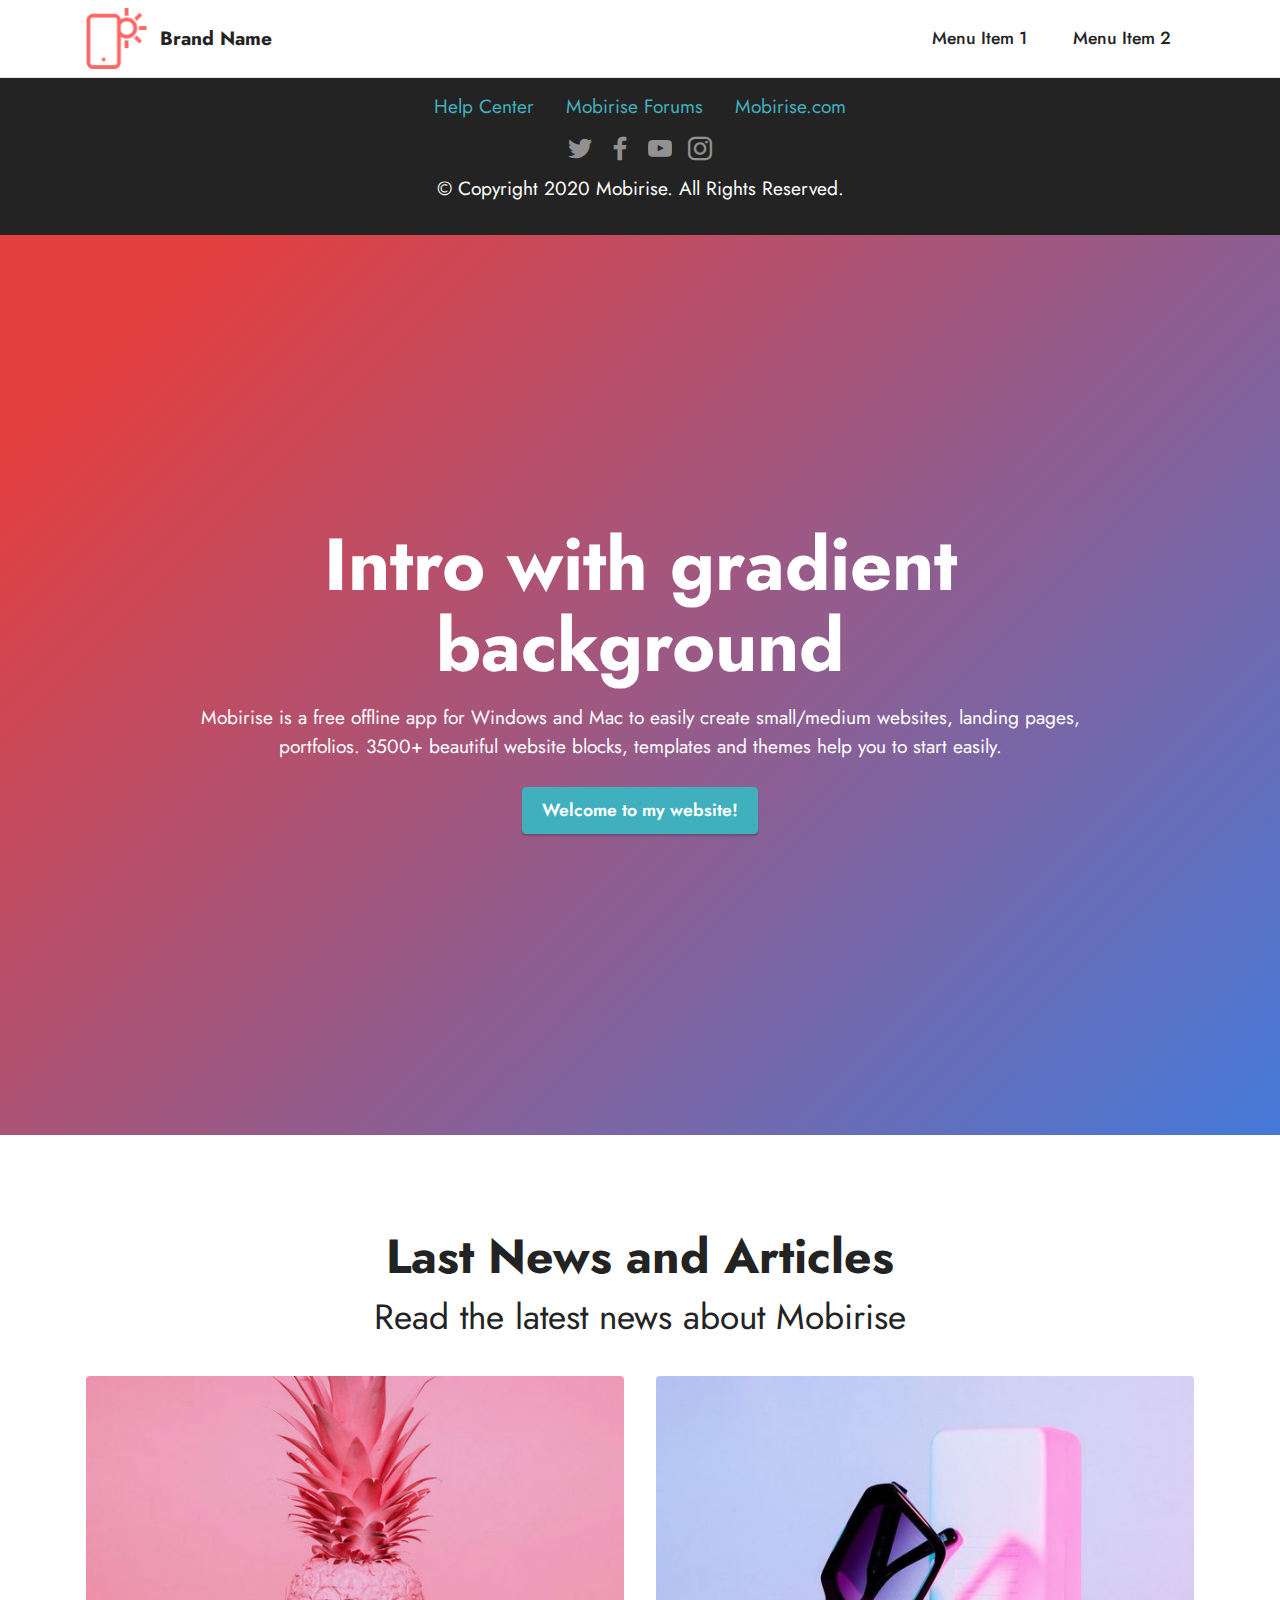
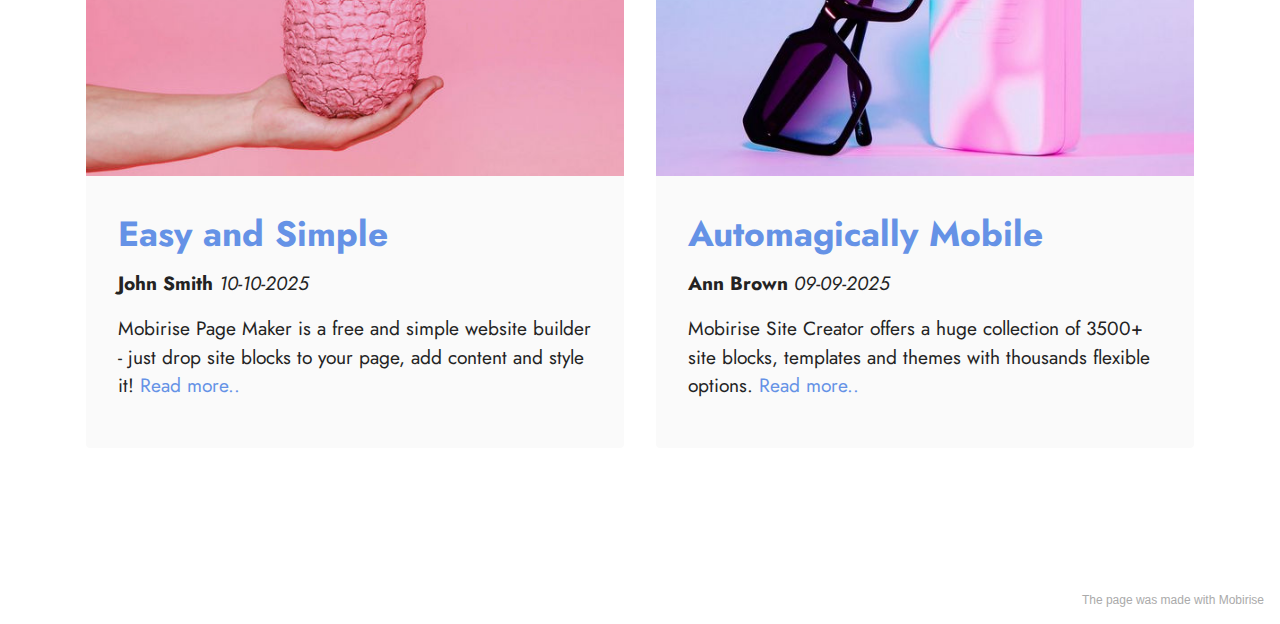
==== page1.html @ 2f1c6c76 "zmsf" ====
<!DOCTYPE html>
<html  >
<head>
  <!-- Site made with Mobirise Website Builder v5.2.0, https://mobirise.com -->
  <meta charset="UTF-8">
  <meta http-equiv="X-UA-Compatible" content="IE=edge">
  <meta name="generator" content="Mobirise v5.2.0, mobirise.com">
  <meta name="viewport" content="width=device-width, initial-scale=1, minimum-scale=1">
  <link rel="shortcut icon" href="assets/images/logo.png" type="image/x-icon">
  <meta name="description" content="">
  
  
  <title>Page 1</title>
  <link rel="stylesheet" href="assets/tether/tether.min.css">
  <link rel="stylesheet" href="assets/bootstrap/css/bootstrap.min.css">
  <link rel="stylesheet" href="assets/bootstrap/css/bootstrap-grid.min.css">
  <link rel="stylesheet" href="assets/bootstrap/css/bootstrap-reboot.min.css">
  <link rel="stylesheet" href="assets/dropdown/css/style.css">
  <link rel="stylesheet" href="assets/socicon/css/styles.css">
  <link rel="stylesheet" href="assets/theme/css/style.css">
  <link rel="preload" as="style" href="assets/mobirise/css/mbr-additional.css"><link rel="stylesheet" href="assets/mobirise/css/mbr-additional.css" type="text/css">
  
  
  
  
</head>
<body>
  
  <section class="menu cid-s48OLK6784" once="menu" id="menu1-l">
    
    <nav class="navbar navbar-dropdown navbar-fixed-top navbar-expand-lg">
        <div class="container">
            <div class="navbar-brand">
                <span class="navbar-logo">
                    <a href="https://mobiri.se">
                        <img src="assets/images/logo.png" alt="Mobirise" style="height: 3.8rem;">
                    </a>
                </span>
                <span class="navbar-caption-wrap"><a class="navbar-caption text-black display-7" href="https://mobiri.se">Brand Name</a></span>
            </div>
            <button class="navbar-toggler" type="button" data-toggle="collapse" data-target="#navbarSupportedContent" aria-controls="navbarNavAltMarkup" aria-expanded="false" aria-label="Toggle navigation">
                <div class="hamburger">
                    <span></span>
                    <span></span>
                    <span></span>
                    <span></span>
                </div>
            </button>
            <div class="collapse navbar-collapse" id="navbarSupportedContent">
                <ul class="navbar-nav nav-dropdown nav-right" data-app-modern-menu="true"><li class="nav-item"><a class="nav-link link text-black display-4" href="https://mobirise.com">Menu Item 1</a></li>
                    <li class="nav-item"><a class="nav-link link text-black display-4" href="https://mobirise.com">
                            Menu Item 2</a></li></ul>
                
                
            </div>
        </div>
    </nav>

</section>

<section class="footer3 cid-s48P1Icc8J" once="footers" id="footer3-m">

    

    

    <div class="container">
        <div class="media-container-row align-center mbr-white">
            <div class="row row-links">
                <ul class="foot-menu">
                    
                    
                    
                    
                    
                <li class="foot-menu-item mbr-fonts-style display-7"><a href="https://mobirise.com/help/" class="text-success">Help Center</a></li><li class="foot-menu-item mbr-fonts-style display-7"><a href="http://forums.mobirise.com/" class="text-success">Mobirise Forums</a></li><li class="foot-menu-item mbr-fonts-style display-7"><a href="https://mobirise.com/" class="text-success">Mobirise.com</a></li></ul>
            </div>
            <div class="row social-row">
                <div class="social-list align-right pb-2">
                    
                    
                    
                    
                    
                    
                <div class="soc-item">
                        <a href="https://twitter.com/mobirise" target="_blank">
                            <span class="socicon-twitter socicon mbr-iconfont mbr-iconfont-social"></span>
                        </a>
                    </div><div class="soc-item">
                        <a href="https://www.facebook.com/pages/Mobirise/1616226671953247" target="_blank">
                            <span class="socicon-facebook socicon mbr-iconfont mbr-iconfont-social"></span>
                        </a>
                    </div><div class="soc-item">
                        <a href="https://www.youtube.com/c/mobirise" target="_blank">
                            <span class="socicon-youtube socicon mbr-iconfont mbr-iconfont-social"></span>
                        </a>
                    </div><div class="soc-item">
                        <a href="https://instagram.com/mobirise" target="_blank">
                            <span class="mbr-iconfont mbr-iconfont-social socicon-instagram socicon"></span>
                        </a>
                    </div></div>
            </div>
            <div class="row row-copirayt">
                <p class="mbr-text mb-0 mbr-fonts-style mbr-white align-center display-7">
                    © Copyright 2020 Mobirise. All Rights Reserved.
                </p>
            </div>
        </div>
    </div>
</section>

<section class="header18 cid-siANtQZQPN mbr-fullscreen" id="header18-n">

    

    

    <div class="align-center container">
        <div class="row justify-content-center">
            <div class="col-12 col-lg-10">
                <h1 class="mbr-section-title mbr-fonts-style mbr-white mb-3 display-1"><strong>Intro with gradient background</strong></h1>
                
                <p class="mbr-text mbr-fonts-style mbr-white display-7">
                    Mobirise is a free offline app for Windows and Mac to easily create small/medium websites, landing
                    pages, portfolios. 3500+ beautiful website blocks, templates and themes help you to start easily.
                </p>
                <div class="mbr-section-btn mt-3"><a class="btn btn-success display-4" href="https://mobiri.se">Welcome to my website!</a>   &nbsp;&nbsp;&nbsp;&nbsp;&nbsp;&nbsp;&nbsp;&nbsp;</div>
            </div>
        </div>
    </div>
</section>

<section class="content1 cid-siANRPFtmk" id="content1-o">
    
    
    <div class="container">
        <div class="mbr-section-head">
            <h4 class="mbr-section-title mbr-fonts-style align-center mb-0 display-2"><strong>Last News and Articles</strong></h4>
            <h5 class="mbr-section-subtitle mbr-fonts-style align-center mb-0 mt-2 display-5">Read the latest news about Mobirise</h5>
        </div>
        <div class="row mt-4">
            <div class="item features-image сol-12 col-md-6 col-lg-6">
                <div class="item-wrapper">
                    <div class="item-img">
                        <img src="assets/images/product5.jpg" alt="" title="">
                    </div>
                    <div class="item-content">
                        <h5 class="item-title mbr-fonts-style display-5"><a href="#top" class="text-primary"><strong>Easy and Simple</strong></a></h5>
                        <h6 class="item-subtitle mbr-fonts-style mt-1 display-7">
                            <strong>John Smith</strong><em> 10-10-2025</em></h6>
                        <p class="mbr-text mbr-fonts-style mt-3 display-7">Mobirise Page Maker is a free and simple
                            website builder - just drop site blocks to your page, add content and style it!&nbsp;<a href="#" class="text-primary">Read more..</a></p>
                    </div>
                    
                </div>
            </div>
            <div class="item features-image сol-12 col-md-6 col-lg-6">
                <div class="item-wrapper">
                    <div class="item-img">
                        <img src="assets/images/product4.jpg" alt="" title="">
                    </div>
                    <div class="item-content">
                        <h5 class="item-title mbr-fonts-style display-5"><a href="#top" class="text-primary"><strong>Automagically Mobile</strong></a></h5>
                        <h6 class="item-subtitle mbr-fonts-style mt-1 display-7"><strong>Ann
                                Brown</strong><em>&nbsp;09-09-2025</em></h6>
                        <p class="mbr-text mbr-fonts-style mt-3 display-7">Mobirise Site Creator offers a huge
                            collection of 3500+ site blocks, templates and themes with thousands flexible options. <a href="#top" class="text-primary">Read more..</a><br></p>
                    </div>
                    
                </div>
            </div>


        </div>
    </div>
</section><section style="background-color: #fff; font-family: -apple-system, BlinkMacSystemFont, 'Segoe UI', 'Roboto', 'Helvetica Neue', Arial, sans-serif; color:#aaa; font-size:12px; padding: 0; align-items: center; display: flex;"><a href="https://mobirise.site/l" style="flex: 1 1; height: 3rem; padding-left: 1rem;"></a><p style="flex: 0 0 auto; margin:0; padding-right:1rem;"><a href="https://mobirise.site/d" style="color:#aaa;">The page</a> was made with Mobirise</p></section><script src="assets/web/assets/jquery/jquery.min.js"></script>  <script src="assets/popper/popper.min.js"></script>  <script src="assets/tether/tether.min.js"></script>  <script src="assets/bootstrap/js/bootstrap.min.js"></script>  <script src="assets/smoothscroll/smooth-scroll.js"></script>  <script src="assets/dropdown/js/nav-dropdown.js"></script>  <script src="assets/dropdown/js/navbar-dropdown.js"></script>  <script src="assets/touchswipe/jquery.touch-swipe.min.js"></script>  <script src="assets/theme/js/script.js"></script>  
  
  
</body>
</html>
---- assets/dropdown/css/style.css ----
.navbar-dropdown {
  left: 0;
  padding: 0;
  position: absolute;
  right: 0;
  top: 0;
  transition: all 0.45s ease;
  z-index: 1030;
  background: #282828; }
  .navbar-dropdown .navbar-logo {
    margin-right: 0.8rem;
    transition: margin 0.3s ease-in-out;
    vertical-align: middle; }
    .navbar-dropdown .navbar-logo img {
      height: 3.125rem;
      transition: all 0.3s ease-in-out; }
    .navbar-dropdown .navbar-logo.mbr-iconfont {
      font-size: 3.125rem;
      line-height: 3.125rem; }
  .navbar-dropdown .navbar-caption {
    font-weight: 700;
    white-space: normal;
    vertical-align: -4px;
    line-height: 3.125rem !important; }
    .navbar-dropdown .navbar-caption, .navbar-dropdown .navbar-caption:hover {
      color: inherit;
      text-decoration: none; }
  .navbar-dropdown .mbr-iconfont + .navbar-caption {
    vertical-align: -1px; }
  .navbar-dropdown.navbar-fixed-top {
    position: fixed; }
  .navbar-dropdown .navbar-brand span {
    vertical-align: -4px; }
  .navbar-dropdown.bg-color.transparent {
    background: none; }
  .navbar-dropdown.navbar-short .navbar-brand {
    padding: 0.625rem 0; }
    .navbar-dropdown.navbar-short .navbar-brand span {
      vertical-align: -1px; }
  .navbar-dropdown.navbar-short .navbar-caption {
    line-height: 2.375rem !important;
    vertical-align: -2px; }
  .navbar-dropdown.navbar-short .navbar-logo {
    margin-right: 0.5rem; }
    .navbar-dropdown.navbar-short .navbar-logo img {
      height: 2.375rem; }
    .navbar-dropdown.navbar-short .navbar-logo.mbr-iconfont {
      font-size: 2.375rem;
      line-height: 2.375rem; }
  .navbar-dropdown.navbar-short .mbr-table-cell {
    height: 3.625rem; }
  .navbar-dropdown .navbar-close {
    left: 0.6875rem;
    position: fixed;
    top: 0.75rem;
    z-index: 1000; }
  .navbar-dropdown .hamburger-icon {
    content: "";
    display: inline-block;
    vertical-align: middle;
    width: 16px;
    -webkit-box-shadow: 0 -6px 0 1px #282828,0 0 0 1px #282828,0 6px 0 1px #282828;
    -moz-box-shadow: 0 -6px 0 1px #282828,0 0 0 1px #282828,0 6px 0 1px #282828;
    box-shadow: 0 -6px 0 1px #282828,0 0 0 1px #282828,0 6px 0 1px #282828; }

.dropdown-menu .dropdown-toggle[data-toggle="dropdown-submenu"]::after {
  border-bottom: 0.35em solid transparent;
  border-left: 0.35em solid;
  border-right: 0;
  border-top: 0.35em solid transparent;
  margin-left: 0.3rem; }

.dropdown-menu .dropdown-item:focus {
  outline: 0; }

.nav-dropdown {
  font-size: 0.75rem;
  font-weight: 500;
  height: auto !important; }
  .nav-dropdown .nav-btn {
    padding-left: 1rem; }
  .nav-dropdown .link {
    margin: .667em 1.667em;
    font-weight: 500;
    padding: 0;
    transition: color .2s ease-in-out; }
    .nav-dropdown .link.dropdown-toggle {
      margin-right: 2.583em; }
      .nav-dropdown .link.dropdown-toggle::after {
        margin-left: .25rem;
        border-top: 0.35em solid;
        border-right: 0.35em solid transparent;
        border-left: 0.35em solid transparent;
        border-bottom: 0; }
      .nav-dropdown .link.dropdown-toggle[aria-expanded="true"] {
        margin: 0;
        padding: 0.667em 3.263em  0.667em 1.667em; }
  .nav-dropdown .link::after,
  .nav-dropdown .dropdown-item::after {
    color: inherit; }
  .nav-dropdown .btn {
    font-size: 0.75rem;
    font-weight: 700;
    letter-spacing: 0;
    margin-bottom: 0;
    padding-left: 1.25rem;
    padding-right: 1.25rem; }
  .nav-dropdown .dropdown-menu {
    border-radius: 0;
    border: 0;
    left: 0;
    margin: 0;
    padding-bottom: 1.25rem;
    padding-top: 1.25rem;
    position: relative; }
  .nav-dropdown .dropdown-submenu {
    margin-left: 0.125rem;
    top: 0; }
  .nav-dropdown .dropdown-item {
    font-weight: 500;
    line-height: 2;
    padding: 0.3846em 4.615em 0.3846em 1.5385em;
    position: relative;
    transition: color .2s ease-in-out, background-color .2s ease-in-out; }
    .nav-dropdown .dropdown-item::after {
      margin-top: -0.3077em;
      position: absolute;
      right: 1.1538em;
      top: 50%; }
    .nav-dropdown .dropdown-item:focus, .nav-dropdown .dropdown-item:hover {
      background: none; }

@media (max-width: 767px) {
  .nav-dropdown.navbar-toggleable-sm {
    bottom: 0;
    display: none;
    left: 0;
    overflow-x: hidden;
    position: fixed;
    top: 0;
    transform: translateX(-100%);
    -ms-transform: translateX(-100%);
    -webkit-transform: translateX(-100%);
    width: 18.75rem;
    z-index: 999; } }
.nav-dropdown.navbar-toggleable-xl {
  bottom: 0;
  display: none;
  left: 0;
  overflow-x: hidden;
  position: fixed;
  top: 0;
  transform: translateX(-100%);
  -ms-transform: translateX(-100%);
  -webkit-transform: translateX(-100%);
  width: 18.75rem;
  z-index: 999; }

.nav-dropdown-sm {
  display: block !important;
  overflow-x: hidden;
  overflow: auto;
  padding-top: 3.875rem; }
  .nav-dropdown-sm::after {
    content: "";
    display: block;
    height: 3rem;
    width: 100%; }
  .nav-dropdown-sm.collapse.in ~ .navbar-close {
    display: block !important; }
  .nav-dropdown-sm.collapsing, .nav-dropdown-sm.collapse.in {
    transform: translateX(0);
    -ms-transform: translateX(0);
    -webkit-transform: translateX(0);
    transition: all 0.25s ease-out;
    -webkit-transition: all 0.25s ease-out;
    background: #282828; }
  .nav-dropdown-sm.collapsing[aria-expanded="false"] {
    transform: translateX(-100%);
    -ms-transform: translateX(-100%);
    -webkit-transform: translateX(-100%); }
  .nav-dropdown-sm .nav-item {
    display: block;
    margin-left: 0 !important;
    padding-left: 0; }
  .nav-dropdown-sm .link,
  .nav-dropdown-sm .dropdown-item {
    border-top: 1px dotted rgba(255, 255, 255, 0.1);
    font-size: 0.8125rem;
    line-height: 1.6;
    margin: 0 !important;
    padding: 0.875rem 2.4rem 0.875rem 1.5625rem !important;
    position: relative;
    white-space: normal; }
    .nav-dropdown-sm .link:focus, .nav-dropdown-sm .link:hover,
    .nav-dropdown-sm .dropdown-item:focus,
    .nav-dropdown-sm .dropdown-item:hover {
      background: rgba(0, 0, 0, 0.2) !important;
      color: #c0a375; }
  .nav-dropdown-sm .nav-btn {
    position: relative;
    padding: 1.5625rem 1.5625rem 0 1.5625rem; }
    .nav-dropdown-sm .nav-btn::before {
      border-top: 1px dotted rgba(255, 255, 255, 0.1);
      content: "";
      left: 0;
      position: absolute;
      top: 0;
      width: 100%; }
    .nav-dropdown-sm .nav-btn + .nav-btn {
      padding-top: 0.625rem; }
      .nav-dropdown-sm .nav-btn + .nav-btn::before {
        display: none; }
  .nav-dropdown-sm .btn {
    padding: 0.625rem 0; }
  .nav-dropdown-sm .dropdown-toggle[data-toggle="dropdown-submenu"]::after {
    margin-left: .25rem;
    border-top: 0.35em solid;
    border-right: 0.35em solid transparent;
    border-left: 0.35em solid transparent;
    border-bottom: 0; }
  .nav-dropdown-sm .dropdown-toggle[data-toggle="dropdown-submenu"][aria-expanded="true"]::after {
    border-top: 0;
    border-right: 0.35em solid transparent;
    border-left: 0.35em solid transparent;
    border-bottom: 0.35em solid; }
  .nav-dropdown-sm .dropdown-menu {
    margin: 0;
    padding: 0;
    position: relative;
    top: 0;
    left: 0;
    width: 100%;
    border: 0;
    float: none;
    border-radius: 0;
    background: none; }
  .nav-dropdown-sm .dropdown-submenu {
    left: 100%;
    margin-left: 0.125rem;
    margin-top: -1.25rem;
    top: 0; }

.navbar-toggleable-sm .nav-dropdown .dropdown-menu {
  position: absolute; }

.navbar-toggleable-sm .nav-dropdown .dropdown-submenu {
  left: 100%;
  margin-left: 0.125rem;
  margin-top: -1.25rem;
  top: 0; }

.navbar-toggleable-sm.opened .nav-dropdown .dropdown-menu {
  position: relative; }

.navbar-toggleable-sm.opened .nav-dropdown .dropdown-submenu {
  left: 0;
  margin-left: 00rem;
  margin-top: 0rem;
  top: 0; }

.is-builder .nav-dropdown.collapsing {
  transition: none !important; }

/*# sourceMappingURL=style.css.map */
---- assets/socicon/css/styles.css ----
@charset "UTF-8";

@font-face {
  font-family: 'Socicon';
  src:  url('../fonts/socicon.eot');
  src:  url('../fonts/socicon.eot?#iefix') format('embedded-opentype'),
    url('../fonts/socicon.woff2') format('woff2'),
    url('../fonts/socicon.ttf') format('truetype'),
    url('../fonts/socicon.woff') format('woff'),
    url('../fonts/socicon.svg#socicon') format('svg');
  font-weight: normal;
  font-style: normal;
}

[data-icon]:before {
  font-family: "socicon" !important;
  content: attr(data-icon);
  font-style: normal !important;
  font-weight: normal !important;
  font-variant: normal !important;
  text-transform: none !important;
  speak: none;
  line-height: 1;
  -webkit-font-smoothing: antialiased;
  -moz-osx-font-smoothing: grayscale;
}

[class^="socicon-"], [class*=" socicon-"] {
  /* use !important to prevent issues with browser extensions that change fonts */
  font-family: 'Socicon' !important;
  speak: none;
  font-style: normal;
  font-weight: normal;
  font-variant: normal;
  text-transform: none;
  line-height: 1;

  /* Better Font Rendering =========== */
  -webkit-font-smoothing: antialiased;
  -moz-osx-font-smoothing: grayscale;
}

.socicon-eitaa:before {
  content: "\e97c";
}
.socicon-soroush:before {
  content: "\e97d";
}
.socicon-bale:before {
  content: "\e97e";
}
.socicon-zazzle:before {
  content: "\e97b";
}
.socicon-society6:before {
  content: "\e97a";
}
.socicon-redbubble:before {
  content: "\e979";
}
.socicon-avvo:before {
  content: "\e978";
}
.socicon-stitcher:before {
  content: "\e977";
}
.socicon-googlehangouts:before {
  content: "\e974";
}
.socicon-dlive:before {
  content: "\e975";
}
.socicon-vsco:before {
  content: "\e976";
}
.socicon-flipboard:before {
  content: "\e973";
}
.socicon-ubuntu:before {
  content: "\e958";
}
.socicon-artstation:before {
  content: "\e959";
}
.socicon-invision:before {
  content: "\e95a";
}
.socicon-torial:before {
  content: "\e95b";
}
.socicon-collectorz:before {
  content: "\e95c";
}
.socicon-seenthis:before {
  content: "\e95d";
}
.socicon-googleplaymusic:before {
  content: "\e95e";
}
.socicon-debian:before {
  content: "\e95f";
}
.socicon-filmfreeway:before {
  content: "\e960";
}
.socicon-gnome:before {
  content: "\e961";
}
.socicon-itchio:before {
  content: "\e962";
}
.socicon-jamendo:before {
  content: "\e963";
}
.socicon-mix:before {
  content: "\e964";
}
.socicon-sharepoint:before {
  content: "\e965";
}
.socicon-tinder:before {
  content: "\e966";
}
.socicon-windguru:before {
  content: "\e967";
}
.socicon-cdbaby:before {
  content: "\e968";
}
.socicon-elementaryos:before {
  content: "\e969";
}
.socicon-stage32:before {
  content: "\e96a";
}
.socicon-tiktok:before {
  content: "\e96b";
}
.socicon-gitter:before {
  content: "\e96c";
}
.socicon-letterboxd:before {
  content: "\e96d";
}
.socicon-threema:before {
  content: "\e96e";
}
.socicon-splice:before {
  content: "\e96f";
}
.socicon-metapop:before {
  content: "\e970";
}
.socicon-naver:before {
  content: "\e971";
}
.socicon-remote:before {
  content: "\e972";
}
.socicon-internet:before {
  content: "\e957";
}
.socicon-moddb:before {
  content: "\e94b";
}
.socicon-indiedb:before {
  content: "\e94c";
}
.socicon-traxsource:before {
  content: "\e94d";
}
.socicon-gamefor:before {
  content: "\e94e";
}
.socicon-pixiv:before {
  content: "\e94f";
}
.socicon-myanimelist:before {
  content: "\e950";
}
.socicon-blackberry:before {
  content: "\e951";
}
.socicon-wickr:before {
  content: "\e952";
}
.socicon-spip:before {
  content: "\e953";
}
.socicon-napster:before {
  content: "\e954";
}
.socicon-beatport:before {
  content: "\e955";
}
.socicon-hackerone:before {
  content: "\e956";
}
.socicon-hackernews:before {
  content: "\e946";
}
.socicon-smashwords:before {
  content: "\e947";
}
.socicon-kobo:before {
  content: "\e948";
}
.socicon-bookbub:before {
  content: "\e949";
}
.socicon-mailru:before {
  content: "\e94a";
}
.socicon-gitlab:before {
  content: "\e945";
}
.socicon-instructables:before {
  content: "\e944";
}
.socicon-portfolio:before {
  content: "\e943";
}
.socicon-codered:before {
  content: "\e940";
}
.socicon-origin:before {
  content: "\e941";
}
.socicon-nextdoor:before {
  content: "\e942";
}
.socicon-udemy:before {
  content: "\e93f";
}
.socicon-livemaster:before {
  content: "\e93e";
}
.socicon-crunchbase:before {
  content: "\e93b";
}
.socicon-homefy:before {
  content: "\e93c";
}
.socicon-calendly:before {
  content: "\e93d";
}
.socicon-realtor:before {
  content: "\e90f";
}
.socicon-tidal:before {
  content: "\e910";
}
.socicon-qobuz:before {
  content: "\e911";
}
.socicon-natgeo:before {
  content: "\e912";
}
.socicon-mastodon:before {
  content: "\e913";
}
.socicon-unsplash:before {
  content: "\e914";
}
.socicon-homeadvisor:before {
  content: "\e915";
}
.socicon-angieslist:before {
  content: "\e916";
}
.socicon-codepen:before {
  content: "\e917";
}
.socicon-slack:before {
  content: "\e918";
}
.socicon-openaigym:before {
  content: "\e919";
}
.socicon-logmein:before {
  content: "\e91a";
}
.socicon-fiverr:before {
  content: "\e91b";
}
.socicon-gotomeeting:before {
  content: "\e91c";
}
.socicon-aliexpress:before {
  content: "\e91d";
}
.socicon-guru:before {
  content: "\e91e";
}
.socicon-appstore:before {
  content: "\e91f";
}
.socicon-homes:before {
  content: "\e920";
}
.socicon-zoom:before {
  content: "\e921";
}
.socicon-alibaba:before {
  content: "\e922";
}
.socicon-craigslist:before {
  content: "\e923";
}
.socicon-wix:before {
  content: "\e924";
}
.socicon-redfin:before {
  content: "\e925";
}
.socicon-googlecalendar:before {
  content: "\e926";
}
.socicon-shopify:before {
  content: "\e927";
}
.socicon-freelancer:before {
  content: "\e928";
}
.socicon-seedrs:before {
  content: "\e929";
}
.socicon-bing:before {
  content: "\e92a";
}
.socicon-doodle:before {
  content: "\e92b";
}
.socicon-bonanza:before {
  content: "\e92c";
}
.socicon-squarespace:before {
  content: "\e92d";
}
.socicon-toptal:before {
  content: "\e92e";
}
.socicon-gust:before {
  content: "\e92f";
}
.socicon-ask:before {
  content: "\e930";
}
.socicon-trulia:before {
  content: "\e931";
}
.socicon-loomly:before {
  content: "\e932";
}
.socicon-ghost:before {
  content: "\e933";
}
.socicon-upwork:before {
  content: "\e934";
}
.socicon-fundable:before {
  content: "\e935";
}
.socicon-booking:before {
  content: "\e936";
}
.socicon-googlemaps:before {
  content: "\e937";
}
.socicon-zillow:before {
  content: "\e938";
}
.socicon-niconico:before {
  content: "\e939";
}
.socicon-toneden:before {
  content: "\e93a";
}
.socicon-augment:before {
  content: "\e908";
}
.socicon-bitbucket:before {
  content: "\e909";
}
.socicon-fyuse:before {
  content: "\e90a";
}
.socicon-yt-gaming:before {
  content: "\e90b";
}
.socicon-sketchfab:before {
  content: "\e90c";
}
.socicon-mobcrush:before {
  content: "\e90d";
}
.socicon-microsoft:before {
  content: "\e90e";
}
.socicon-pandora:before {
  content: "\e907";
}
.socicon-messenger:before {
  content: "\e906";
}
.socicon-gamewisp:before {
  content: "\e905";
}
.socicon-bloglovin:before {
  content: "\e904";
}
.socicon-tunein:before {
  content: "\e903";
}
.socicon-gamejolt:before {
  content: "\e901";
}
.socicon-trello:before {
  content: "\e902";
}
.socicon-spreadshirt:before {
  content: "\e900";
}
.socicon-500px:before {
  content: "\e000";
}
.socicon-8tracks:before {
  content: "\e001";
}
.socicon-airbnb:before {
  content: "\e002";
}
.socicon-alliance:before {
  content: "\e003";
}
.socicon-amazon:before {
  content: "\e004";
}
.socicon-amplement:before {
  content: "\e005";
}
.socicon-android:before {
  content: "\e006";
}
.socicon-angellist:before {
  content: "\e007";
}
.socicon-apple:before {
  content: "\e008";
}
.socicon-appnet:before {
  content: "\e009";
}
.socicon-baidu:before {
  content: "\e00a";
}
.socicon-bandcamp:before {
  content: "\e00b";
}
.socicon-battlenet:before {
  content: "\e00c";
}
.socicon-mixer:before {
  content: "\e00d";
}
.socicon-bebee:before {
  content: "\e00e";
}
.socicon-bebo:before {
  content: "\e00f";
}
.socicon-behance:before {
  content: "\e010";
}
.socicon-blizzard:before {
  content: "\e011";
}
.socicon-blogger:before {
  content: "\e012";
}
.socicon-buffer:before {
  content: "\e013";
}
.socicon-chrome:before {
  content: "\e014";
}
.socicon-coderwall:before {
  content: "\e015";
}
.socicon-curse:before {
  content: "\e016";
}
.socicon-dailymotion:before {
  content: "\e017";
}
.socicon-deezer:before {
  content: "\e018";
}
.socicon-delicious:before {
  content: "\e019";
}
.socicon-deviantart:before {
  content: "\e01a";
}
.socicon-diablo:before {
  content: "\e01b";
}
.socicon-digg:before {
  content: "\e01c";
}
.socicon-discord:before {
  content: "\e01d";
}
.socicon-disqus:before {
  content: "\e01e";
}
.socicon-douban:before {
  content: "\e01f";
}
.socicon-draugiem:before {
  content: "\e020";
}
.socicon-dribbble:before {
  content: "\e021";
}
.socicon-drupal:before {
  content: "\e022";
}
.socicon-ebay:before {
  content: "\e023";
}
.socicon-ello:before {
  content: "\e024";
}
.socicon-endomodo:before {
  content: "\e025";
}
.socicon-envato:before {
  content: "\e026";
}
.socicon-etsy:before {
  content: "\e027";
}
.socicon-facebook:before {
  content: "\e028";
}
.socicon-feedburner:before {
  content: "\e029";
}
.socicon-filmweb:before {
  content: "\e02a";
}
.socicon-firefox:before {
  content: "\e02b";
}
.socicon-flattr:before {
  content: "\e02c";
}
.socicon-flickr:before {
  content: "\e02d";
}
.socicon-formulr:before {
  content: "\e02e";
}
.socicon-forrst:before {
  content: "\e02f";
}
.socicon-foursquare:before {
  content: "\e030";
}
.socicon-friendfeed:before {
  content: "\e031";
}
.socicon-github:before {
  content: "\e032";
}
.socicon-goodreads:before {
  content: "\e033";
}
.socicon-google:before {
  content: "\e034";
}
.socicon-googlescholar:before {
  content: "\e035";
}
.socicon-googlegroups:before {
  content: "\e036";
}
.socicon-googlephotos:before {
  content: "\e037";
}
.socicon-googleplus:before {
  content: "\e038";
}
.socicon-grooveshark:before {
  content: "\e039";
}
.socicon-hackerrank:before {
  content: "\e03a";
}
.socicon-hearthstone:before {
  content: "\e03b";
}
.socicon-hellocoton:before {
  content: "\e03c";
}
.socicon-heroes:before {
  content: "\e03d";
}
.socicon-smashcast:before {
  content: "\e03e";
}
.socicon-horde:before {
  content: "\e03f";
}
.socicon-houzz:before {
  content: "\e040";
}
.socicon-icq:before {
  content: "\e041";
}
.socicon-identica:before {
  content: "\e042";
}
.socicon-imdb:before {
  content: "\e043";
}
.socicon-instagram:before {
  content: "\e044";
}
.socicon-issuu:before {
  content: "\e045";
}
.socicon-istock:before {
  content: "\e046";
}
.socicon-itunes:before {
  content: "\e047";
}
.socicon-keybase:before {
  content: "\e048";
}
.socicon-lanyrd:before {
  content: "\e049";
}
.socicon-lastfm:before {
  content: "\e04a";
}
.socicon-line:before {
  content: "\e04b";
}
.socicon-linkedin:before {
  content: "\e04c";
}
.socicon-livejournal:before {
  content: "\e04d";
}
.socicon-lyft:before {
  content: "\e04e";
}
.socicon-macos:before {
  content: "\e04f";
}
.socicon-mail:before {
  content: "\e050";
}
.socicon-medium:before {
  content: "\e051";
}
.socicon-meetup:before {
  content: "\e052";
}
.socicon-mixcloud:before {
  content: "\e053";
}
.socicon-modelmayhem:before {
  content: "\e054";
}
.socicon-mumble:before {
  content: "\e055";
}
.socicon-myspace:before {
  content: "\e056";
}
.socicon-newsvine:before {
  content: "\e057";
}
.socicon-nintendo:before {
  content: "\e058";
}
.socicon-npm:before {
  content: "\e059";
}
.socicon-odnoklassniki:before {
  content: "\e05a";
}
.socicon-openid:before {
  content: "\e05b";
}
.socicon-opera:before {
  content: "\e05c";
}
.socicon-outlook:before {
  content: "\e05d";
}
.socicon-overwatch:before {
  content: "\e05e";
}
.socicon-patreon:before {
  content: "\e05f";
}
.socicon-paypal:before {
  content: "\e060";
}
.socicon-periscope:before {
  content: "\e061";
}
.socicon-persona:before {
  content: "\e062";
}
.socicon-pinterest:before {
  content: "\e063";
}
.socicon-play:before {
  content: "\e064";
}
.socicon-player:before {
  content: "\e065";
}
.socicon-playstation:before {
  content: "\e066";
}
.socicon-pocket:before {
  content: "\e067";
}
.socicon-qq:before {
  content: "\e068";
}
.socicon-quora:before {
  content: "\e069";
}
.socicon-raidcall:before {
  content: "\e06a";
}
.socicon-ravelry:before {
  content: "\e06b";
}
.socicon-reddit:before {
  content: "\e06c";
}
.socicon-renren:before {
  content: "\e06d";
}
.socicon-researchgate:before {
  content: "\e06e";
}
.socicon-residentadvisor:before {
  content: "\e06f";
}
.socicon-reverbnation:before {
  content: "\e070";
}
.socicon-rss:before {
  content: "\e071";
}
.socicon-sharethis:before {
  content: "\e072";
}
.socicon-skype:before {
  content: "\e073";
}
.socicon-slideshare:before {
  content: "\e074";
}
.socicon-smugmug:before {
  content: "\e075";
}
.socicon-snapchat:before {
  content: "\e076";
}
.socicon-songkick:before {
  content: "\e077";
}
.socicon-soundcloud:before {
  content: "\e078";
}
.socicon-spotify:before {
  content: "\e079";
}
.socicon-stackexchange:before {
  content: "\e07a";
}
.socicon-stackoverflow:before {
  content: "\e07b";
}
.socicon-starcraft:before {
  content: "\e07c";
}
.socicon-stayfriends:before {
  content: "\e07d";
}
.socicon-steam:before {
  content: "\e07e";
}
.socicon-storehouse:before {
  content: "\e07f";
}
.socicon-strava:before {
  content: "\e080";
}
.socicon-streamjar:before {
  content: "\e081";
}
.socicon-stumbleupon:before {
  content: "\e082";
}
.socicon-swarm:before {
  content: "\e083";
}
.socicon-teamspeak:before {
  content: "\e084";
}
.socicon-teamviewer:before {
  content: "\e085";
}
.socicon-technorati:before {
  content: "\e086";
}
.socicon-telegram:before {
  content: "\e087";
}
.socicon-tripadvisor:before {
  content: "\e088";
}
.socicon-tripit:before {
  content: "\e089";
}
.socicon-triplej:before {
  content: "\e08a";
}
.socicon-tumblr:before {
  content: "\e08b";
}
.socicon-twitch:before {
  content: "\e08c";
}
.socicon-twitter:before {
  content: "\e08d";
}
.socicon-uber:before {
  content: "\e08e";
}
.socicon-ventrilo:before {
  content: "\e08f";
}
.socicon-viadeo:before {
  content: "\e090";
}
.socicon-viber:before {
  content: "\e091";
}
.socicon-viewbug:before {
  content: "\e092";
}
.socicon-vimeo:before {
  content: "\e093";
}
.socicon-vine:before {
  content: "\e094";
}
.socicon-vkontakte:before {
  content: "\e095";
}
.socicon-warcraft:before {
  content: "\e096";
}
.socicon-wechat:before {
  content: "\e097";
}
.socicon-weibo:before {
  content: "\e098";
}
.socicon-whatsapp:before {
  content: "\e099";
}
.socicon-wikipedia:before {
  content: "\e09a";
}
.socicon-windows:before {
  content: "\e09b";
}
.socicon-wordpress:before {
  content: "\e09c";
}
.socicon-wykop:before {
  content: "\e09d";
}
.socicon-xbox:before {
  content: "\e09e";
}
.socicon-xing:before {
  content: "\e09f";
}
.socicon-yahoo:before {
  content: "\e0a0";
}
.socicon-yammer:before {
  content: "\e0a1";
}
.socicon-yandex:before {
  content: "\e0a2";
}
.socicon-yelp:before {
  content: "\e0a3";
}
.socicon-younow:before {
  content: "\e0a4";
}
.socicon-youtube:before {
  content: "\e0a5";
}
.socicon-zapier:before {
  content: "\e0a6";
}
.socicon-zerply:before {
  content: "\e0a7";
}
.socicon-zomato:before {
  content: "\e0a8";
}
.socicon-zynga:before {
  content: "\e0a9";
}
---- assets/theme/css/style.css ----
section {
  background-color: #ffffff;
}

body {
  font-style: normal;
  line-height: 1.5;
  font-weight: 400;
  color: #232323;
  position: relative;
}

section,
.container,
.container-fluid {
  position: relative;
  word-wrap: break-word;
}

a.mbr-iconfont:hover {
  text-decoration: none;
}

.article .lead p,
.article .lead ul,
.article .lead ol,
.article .lead pre,
.article .lead blockquote {
  margin-bottom: 0;
}

a {
  font-style: normal;
  font-weight: 400;
  cursor: pointer;
}

a, a:hover {
  text-decoration: none;
}

.mbr-section-title {
  font-style: normal;
  line-height: 1.3;
}

.mbr-section-subtitle {
  line-height: 1.3;
}

.mbr-text {
  font-style: normal;
  line-height: 1.7;
}

h1,
h2,
h3,
h4,
h5,
h6,
.display-1,
.display-2,
.display-4,
.display-5,
.display-7,
span,
p,
a {
  line-height: 1;
  word-break: break-word;
  word-wrap: break-word;
  font-weight: 400;
}

b,
strong {
  font-weight: bold;
}

input:-webkit-autofill, input:-webkit-autofill:hover, input:-webkit-autofill:focus, input:-webkit-autofill:active {
  -webkit-transition-delay: 9999s;
          transition-delay: 9999s;
  -webkit-transition-property: background-color, color;
  transition-property: background-color, color;
}

textarea[type="hidden"] {
  display: none;
}

section {
  background-position: 50% 50%;
  background-repeat: no-repeat;
  background-size: cover;
}

section .mbr-background-video,
section .mbr-background-video-preview {
  position: absolute;
  bottom: 0;
  left: 0;
  right: 0;
  top: 0;
}

.hidden {
  visibility: hidden;
}

.mbr-z-index20 {
  z-index: 20;
}

/*! Base colors */
.mbr-white {
  color: #ffffff;
}

.mbr-black {
  color: #111111;
}

.mbr-bg-white {
  background-color: #ffffff;
}

.mbr-bg-black {
  background-color: #000000;
}

/*! Text-aligns */
.align-left {
  text-align: left;
}

.align-center {
  text-align: center;
}

.align-right {
  text-align: right;
}

/*! Font-weight  */
.mbr-light {
  font-weight: 300;
}

.mbr-regular {
  font-weight: 400;
}

.mbr-semibold {
  font-weight: 500;
}

.mbr-bold {
  font-weight: 700;
}

/*! Media  */
.media-content {
  -ms-flex-preferred-size: 100%;
      flex-basis: 100%;
}

.media-container-row {
  display: -webkit-box;
  display: -ms-flexbox;
  display: flex;
  -webkit-box-orient: horizontal;
  -webkit-box-direction: normal;
      -ms-flex-direction: row;
          flex-direction: row;
  -ms-flex-wrap: wrap;
      flex-wrap: wrap;
  -webkit-box-pack: center;
      -ms-flex-pack: center;
          justify-content: center;
  -ms-flex-line-pack: center;
      align-content: center;
  -webkit-box-align: start;
      -ms-flex-align: start;
          align-items: start;
}

.media-container-row .media-size-item {
  width: 400px;
}

.media-container-column {
  display: -webkit-box;
  display: -ms-flexbox;
  display: flex;
  -webkit-box-orient: vertical;
  -webkit-box-direction: normal;
      -ms-flex-direction: column;
          flex-direction: column;
  -ms-flex-wrap: wrap;
      flex-wrap: wrap;
  -webkit-box-pack: center;
      -ms-flex-pack: center;
          justify-content: center;
  -ms-flex-line-pack: center;
      align-content: center;
  -webkit-box-align: stretch;
      -ms-flex-align: stretch;
          align-items: stretch;
}

.media-container-column > * {
  width: 100%;
}

@media (min-width: 992px) {
  .media-container-row {
    -ms-flex-wrap: nowrap;
        flex-wrap: nowrap;
  }
}

figure {
  margin-bottom: 0;
  overflow: hidden;
}

figure[mbr-media-size] {
  -webkit-transition: width 0.1s;
  transition: width 0.1s;
}

img,
iframe {
  display: block;
  width: 100%;
}

.card {
  background-color: transparent;
  border: none;
}

.card-box {
  width: 100%;
}

.card-img {
  text-align: center;
  -ms-flex-negative: 0;
      flex-shrink: 0;
  -webkit-flex-shrink: 0;
}

.media {
  max-width: 100%;
  margin: 0 auto;
}

.mbr-figure {
  -ms-flex-item-align: center;
      -ms-grid-row-align: center;
      align-self: center;
}

.media-container > div {
  max-width: 100%;
}

.mbr-figure img,
.card-img img {
  width: 100%;
}

@media (max-width: 991px) {
  .media-size-item {
    width: auto !important;
  }
  .media {
    width: auto;
  }
  .mbr-figure {
    width: 100% !important;
  }
}

/*! Buttons */
.mbr-section-btn {
  margin-left: -0.6rem;
  margin-right: -0.6rem;
  font-size: 0;
}

.btn {
  font-weight: 600;
  border-width: 1px;
  font-style: normal;
  margin: 0.6rem 0.6rem;
  white-space: normal;
  -webkit-transition: all 0.2s ease-in-out;
  transition: all 0.2s ease-in-out;
  display: -webkit-inline-box;
  display: -ms-inline-flexbox;
  display: inline-flex;
  -webkit-box-align: center;
      -ms-flex-align: center;
          align-items: center;
  -webkit-box-pack: center;
      -ms-flex-pack: center;
          justify-content: center;
  word-break: break-word;
}

.btn-sm {
  font-weight: 600;
  letter-spacing: 0px;
  -webkit-transition: all 0.3s ease-in-out;
  transition: all 0.3s ease-in-out;
}

.btn-md {
  font-weight: 600;
  letter-spacing: 0px;
  -webkit-transition: all 0.3s ease-in-out;
  transition: all 0.3s ease-in-out;
}

.btn-lg {
  font-weight: 600;
  letter-spacing: 0px;
  -webkit-transition: all 0.3s ease-in-out;
  transition: all 0.3s ease-in-out;
}

.btn-form {
  margin: 0;
}

.btn-form:hover {
  cursor: pointer;
}

nav .mbr-section-btn {
  margin-left: 0rem;
  margin-right: 0rem;
}

/*! Btn icon margin */
.btn .mbr-iconfont,
.btn.btn-sm .mbr-iconfont {
  -webkit-box-ordinal-group: 2;
      -ms-flex-order: 1;
          order: 1;
  cursor: pointer;
  margin-left: 0.5rem;
  vertical-align: sub;
}

.btn.btn-md .mbr-iconfont,
.btn.btn-md .mbr-iconfont {
  margin-left: 0.8rem;
}

.mbr-regular {
  font-weight: 400;
}

.mbr-semibold {
  font-weight: 500;
}

.mbr-bold {
  font-weight: 700;
}

[type="submit"] {
  -webkit-appearance: none;
}

/*! Full-screen */
.mbr-fullscreen .mbr-overlay {
  min-height: 100vh;
}

.mbr-fullscreen {
  display: -webkit-box;
  display: -ms-flexbox;
  display: flex;
  display: -moz-flex;
  display: -ms-flex;
  display: -o-flex;
  -webkit-box-align: center;
      -ms-flex-align: center;
          align-items: center;
  min-height: 100vh;
  padding-top: 3rem;
  padding-bottom: 3rem;
}

/*! Map */
.map {
  height: 25rem;
  position: relative;
}

.map iframe {
  width: 100%;
  height: 100%;
}

/*! Scroll to top arrow */
.mbr-arrow-up {
  bottom: 25px;
  right: 90px;
  position: fixed;
  text-align: right;
  z-index: 5000;
  color: #ffffff;
  font-size: 22px;
}

.mbr-arrow-up a {
  background: rgba(0, 0, 0, 0.2);
  border-radius: 50%;
  color: #fff;
  display: inline-block;
  height: 60px;
  width: 60px;
  border: 2px solid #fff;
  outline-style: none !important;
  position: relative;
  text-decoration: none;
  -webkit-transition: all 0.3s ease-in-out;
  transition: all 0.3s ease-in-out;
  cursor: pointer;
  text-align: center;
}

.mbr-arrow-up a:hover {
  background-color: rgba(0, 0, 0, 0.4);
}

.mbr-arrow-up a i {
  line-height: 60px;
}

.mbr-arrow-up-icon {
  display: block;
  color: #fff;
}

.mbr-arrow-up-icon::before {
  content: "\203a";
  display: inline-block;
  font-family: serif;
  font-size: 22px;
  line-height: 1;
  font-style: normal;
  position: relative;
  top: 6px;
  left: -4px;
  -webkit-transform: rotate(-90deg);
          transform: rotate(-90deg);
}

/*! Arrow Down */
.mbr-arrow {
  position: absolute;
  bottom: 45px;
  left: 50%;
  width: 60px;
  height: 60px;
  cursor: pointer;
  background-color: rgba(80, 80, 80, 0.5);
  border-radius: 50%;
  -webkit-transform: translateX(-50%);
          transform: translateX(-50%);
}

@media (max-width: 767px) {
  .mbr-arrow {
    display: none;
  }
}

.mbr-arrow > a {
  display: inline-block;
  text-decoration: none;
  outline-style: none;
  -webkit-animation: arrowdown 1.7s ease-in-out infinite;
          animation: arrowdown 1.7s ease-in-out infinite;
  color: #ffffff;
}

.mbr-arrow > a > i {
  position: absolute;
  top: -2px;
  left: 15px;
  font-size: 2rem;
}

#scrollToTop a i::before {
  content: "";
  position: absolute;
  display: block;
  border-bottom: 2.5px solid #fff;
  border-left: 2.5px solid #fff;
  width: 27.8%;
  height: 27.8%;
  left: 50%;
  top: 50%;
  -webkit-transform: rotate(135deg);
  transform: translateY(-30%) translateX(-50%) rotate(135deg);
}

@keyframes arrowdown {
  0% {
    -webkit-transform: translateY(0px);
            transform: translateY(0px);
  }
  50% {
    -webkit-transform: translateY(-5px);
            transform: translateY(-5px);
  }
  100% {
    -webkit-transform: translateY(0px);
            transform: translateY(0px);
  }
}

@-webkit-keyframes arrowdown {
  0% {
    -webkit-transform: translateY(0px);
            transform: translateY(0px);
  }
  50% {
    -webkit-transform: translateY(-5px);
            transform: translateY(-5px);
  }
  100% {
    -webkit-transform: translateY(0px);
            transform: translateY(0px);
  }
}

@media (max-width: 500px) {
  .mbr-arrow-up {
    left: 50%;
    right: auto;
  }
}

/*Gradients animation*/
@keyframes gradient-animation {
  from {
    background-position: 0% 100%;
    -webkit-animation-timing-function: ease-in-out;
            animation-timing-function: ease-in-out;
  }
  to {
    background-position: 100% 0%;
    -webkit-animation-timing-function: ease-in-out;
            animation-timing-function: ease-in-out;
  }
}

@-webkit-keyframes gradient-animation {
  from {
    background-position: 0% 100%;
    -webkit-animation-timing-function: ease-in-out;
            animation-timing-function: ease-in-out;
  }
  to {
    background-position: 100% 0%;
    -webkit-animation-timing-function: ease-in-out;
            animation-timing-function: ease-in-out;
  }
}

.bg-gradient {
  background-size: 200% 200%;
  animation: gradient-animation 5s infinite alternate;
  -webkit-animation: gradient-animation 5s infinite alternate;
}

.menu .navbar-brand {
  display: -webkit-flex;
}

.menu .navbar-brand span {
  display: -webkit-box;
  display: -ms-flexbox;
  display: flex;
  display: -webkit-flex;
}

.menu .navbar-brand .navbar-caption-wrap {
  display: -webkit-flex;
}

.menu .navbar-brand .navbar-logo img {
  display: -webkit-flex;
}

@media (min-width: 768px) and (max-width: 991px) {
  .menu .navbar-toggleable-sm .navbar-nav {
    display: -webkit-box;
    display: -ms-flexbox;
  }
}

@media (max-width: 991px) {
  .menu .navbar-collapse {
    max-height: 93.5vh;
  }
  .menu .navbar-collapse.show {
    overflow: auto;
  }
}

@media (min-width: 992px) {
  .menu .navbar-nav.nav-dropdown {
    display: -webkit-flex;
  }
  .menu .navbar-toggleable-sm .navbar-collapse {
    display: -webkit-flex !important;
  }
  .menu .collapsed .navbar-collapse {
    max-height: 93.5vh;
  }
  .menu .collapsed .navbar-collapse.show {
    overflow: auto;
  }
}

@media (max-width: 767px) {
  .menu .navbar-collapse {
    max-height: 80vh;
  }
}

.nav-link .mbr-iconfont {
  margin-right: .5rem;
}

.navbar {
  display: -webkit-flex;
  -webkit-flex-wrap: wrap;
  -webkit-align-items: center;
  -webkit-justify-content: space-between;
}

.navbar-collapse {
  -webkit-flex-basis: 100%;
  -webkit-flex-grow: 1;
  -webkit-align-items: center;
}

.nav-dropdown .link {
  padding: 0.667em 1.667em !important;
  margin: 0 !important;
}

.nav {
  display: -webkit-flex;
  -webkit-flex-wrap: wrap;
}

.row {
  display: -webkit-flex;
  -webkit-flex-wrap: wrap;
}

.justify-content-center {
  -webkit-justify-content: center;
}

.form-inline {
  display: -webkit-flex;
}

.card-wrapper {
  -webkit-flex: 1;
}

.carousel-control {
  z-index: 10;
  display: -webkit-flex;
}

.carousel-controls {
  display: -webkit-flex;
}

.media {
  display: -webkit-flex;
}

.form-group:focus {
  outline: none;
}

.jq-selectbox__select {
  padding: 7px 0;
  position: relative;
}

.jq-selectbox__dropdown {
  overflow: hidden;
  border-radius: 10px;
  position: absolute;
  top: 100%;
  left: 0 !important;
  width: 100% !important;
}

.jq-selectbox__trigger-arrow {
  right: 0;
  -webkit-transform: translateY(-50%);
          transform: translateY(-50%);
}

.jq-selectbox li {
  padding: 1.07em 0.5em;
}

input[type="range"] {
  padding-left: 0 !important;
  padding-right: 0 !important;
}

.modal-dialog,
.modal-content {
  height: 100%;
}

.modal-dialog .carousel-inner {
  height: calc(100vh - 1.75rem);
}

@media (max-width: 575px) {
  .modal-dialog .carousel-inner {
    height: calc(100vh - 1rem);
  }
}

.carousel-item {
  text-align: center;
}

.carousel-item img {
  margin: auto;
}

.navbar-toggler {
  -webkit-align-self: flex-start;
  -ms-flex-item-align: start;
  align-self: flex-start;
  padding: 0.25rem 0.75rem;
  font-size: 1.25rem;
  line-height: 1;
  background: transparent;
  border: 1px solid transparent;
  border-radius: 0.25rem;
}

.navbar-toggler:focus,
.navbar-toggler:hover {
  text-decoration: none;
}

.navbar-toggler-icon {
  display: inline-block;
  width: 1.5em;
  height: 1.5em;
  vertical-align: middle;
  content: "";
  background: no-repeat center center;
  background-size: 100% 100%;
}

.navbar-toggler-left {
  position: absolute;
  left: 1rem;
}

.navbar-toggler-right {
  position: absolute;
  right: 1rem;
}

.card-img {
  width: auto;
}

.menu .navbar.collapsed:not(.beta-menu) {
  -webkit-box-orient: vertical;
  -webkit-box-direction: normal;
      -ms-flex-direction: column;
          flex-direction: column;
}

.carousel-item.active,
.carousel-item-next,
.carousel-item-prev {
  display: -webkit-box;
  display: -ms-flexbox;
  display: flex;
}

.note-air-layout .dropup .dropdown-menu,
.note-air-layout .navbar-fixed-bottom .dropdown .dropdown-menu {
  bottom: initial !important;
}

html,
body {
  height: auto;
  min-height: 100vh;
}

.dropup .dropdown-toggle::after {
  display: none;
}

.form-asterisk {
  font-family: initial;
  position: absolute;
  top: -2px;
  font-weight: normal;
}

.form-control-label {
  position: relative;
  cursor: pointer;
  margin-bottom: 0.357em;
  padding: 0;
}

.alert {
  color: #ffffff;
  border-radius: 0;
  border: 0;
  font-size: 1.1rem;
  line-height: 1.5;
  margin-bottom: 1.875rem;
  padding: 1.25rem;
  position: relative;
  text-align: center;
}

.alert.alert-form::after {
  background-color: inherit;
  bottom: -7px;
  content: "";
  display: block;
  height: 14px;
  left: 50%;
  margin-left: -7px;
  position: absolute;
  -webkit-transform: rotate(45deg);
          transform: rotate(45deg);
  width: 14px;
}

.form-control {
  background-color: #ffffff;
  background-clip: border-box;
  color: #232323;
  line-height: 1rem !important;
  height: auto;
  padding: 0.6rem 1.2rem;
  -webkit-transition: border-color 0.25s ease 0s;
  transition: border-color 0.25s ease 0s;
  border: 1px solid transparent !important;
  border-radius: 4px;
  -webkit-box-shadow: rgba(0, 0, 0, 0.07) 0px 1px 1px 0px, rgba(0, 0, 0, 0.07) 0px 1px 3px 0px, rgba(0, 0, 0, 0.03) 0px 0px 0px 1px;
          box-shadow: rgba(0, 0, 0, 0.07) 0px 1px 1px 0px, rgba(0, 0, 0, 0.07) 0px 1px 3px 0px, rgba(0, 0, 0, 0.03) 0px 0px 0px 1px;
}

.form-active .form-control:invalid {
  border-color: red;
}

form .row {
  margin-left: -0.6rem;
  margin-right: -0.6rem;
}

form .row [class*="col"] {
  padding-left: 0.6rem;
  padding-right: 0.6rem;
}

form .mbr-section-btn {
  margin: 0;
  padding-left: 0.6rem;
  padding-right: 0.6rem;
}

form .btn {
  display: -webkit-box;
  display: -ms-flexbox;
  display: flex;
  padding: 0.6rem 1.2rem;
  margin: 0;
}

form .form-check-input {
  margin-top: .5;
}

textarea.form-control {
  line-height: 1.5rem !important;
}

.form-group {
  margin-bottom: 1.2rem;
}

.form-control,
form .btn {
  min-height: 48px;
}

.gdpr-block label span.textGDPR input[name='gdpr'] {
  top: 7px;
}

.form-control:focus {
  -webkit-box-shadow: none;
          box-shadow: none;
}

:focus {
  outline: none;
}

.mbr-overlay {
  background-color: #000;
  bottom: 0;
  left: 0;
  opacity: 0.5;
  position: absolute;
  right: 0;
  top: 0;
  z-index: 0;
  pointer-events: none;
}

blockquote {
  font-style: italic;
  padding: 3rem;
  font-size: 1.09rem;
  position: relative;
  border-left: 3px solid;
}

ul,
ol,
pre,
blockquote {
  margin-bottom: 2.3125rem;
}

.mt-4 {
  margin-top: 2rem !important;
}

.mb-4 {
  margin-bottom: 2rem !important;
}

@media (min-width: 992px) {
  .container {
    padding-left: 16px;
    padding-right: 16px;
  }
  .row {
    margin-left: -16px;
    margin-right: -16px;
  }
  .row > [class*="col"] {
    padding-left: 16px;
    padding-right: 16px;
  }
}

@media (min-width: 768px) {
  .container-fluid {
    padding-left: 32px;
    padding-right: 32px;
  }
}

@media (min-width: 768px) and (max-width: 991px) {
  .mbr-container {
    padding-left: 32px;
    padding-right: 32px;
  }
}

@media (max-width: 767px) {
  .mbr-container {
    padding-left: 16px;
    padding-right: 16px;
  }
}

.card-wrapper,
.item-wrapper {
  overflow: hidden;
}

.app-video-wrapper > img {
  opacity: 1;
}
/*# sourceMappingURL=style.css.map */.engine {
	position: absolute;
	text-indent: -2400px;
	text-align: center;
	padding: 0;
	top: 0;
	left: -2400px;
}
---- assets/mobirise/css/mbr-additional.css ----
@import url(https://fonts.googleapis.com/css?family=Jost:100,200,300,400,500,600,700,800,900,100i,200i,300i,400i,500i,600i,700i,800i,900i&display=swap);





body {
  font-family: IBM Plex Sans;
}
.display-1 {
  font-family: 'Jost', sans-serif;
  font-size: 4.6rem;
  line-height: 1.1;
}
.display-1 > .mbr-iconfont {
  font-size: 5.75rem;
}
.display-2 {
  font-family: 'Jost', sans-serif;
  font-size: 3rem;
  line-height: 1.1;
}
.display-2 > .mbr-iconfont {
  font-size: 3.75rem;
}
.display-4 {
  font-family: 'Jost', sans-serif;
  font-size: 1.1rem;
  line-height: 1.5;
}
.display-4 > .mbr-iconfont {
  font-size: 1.375rem;
}
.display-5 {
  font-family: 'Jost', sans-serif;
  font-size: 2.2rem;
  line-height: 1.5;
}
.display-5 > .mbr-iconfont {
  font-size: 2.75rem;
}
.display-7 {
  font-family: 'Jost', sans-serif;
  font-size: 1.2rem;
  line-height: 1.5;
}
.display-7 > .mbr-iconfont {
  font-size: 1.5rem;
}
/* ---- Fluid typography for mobile devices ---- */
/* 1.4 - font scale ratio ( bootstrap == 1.42857 ) */
/* 100vw - current viewport width */
/* (48 - 20)  48 == 48rem == 768px, 20 == 20rem == 320px(minimal supported viewport) */
/* 0.65 - min scale variable, may vary */
@media (max-width: 992px) {
  .display-1 {
    font-size: 3.68rem;
  }
}
@media (max-width: 768px) {
  .display-1 {
    font-size: 3.22rem;
    font-size: calc( 2.26rem + (4.6 - 2.26) * ((100vw - 20rem) / (48 - 20)));
    line-height: calc( 1.1 * (2.26rem + (4.6 - 2.26) * ((100vw - 20rem) / (48 - 20))));
  }
  .display-2 {
    font-size: 2.4rem;
    font-size: calc( 1.7rem + (3 - 1.7) * ((100vw - 20rem) / (48 - 20)));
    line-height: calc( 1.3 * (1.7rem + (3 - 1.7) * ((100vw - 20rem) / (48 - 20))));
  }
  .display-4 {
    font-size: 0.88rem;
    font-size: calc( 1.0350000000000001rem + (1.1 - 1.0350000000000001) * ((100vw - 20rem) / (48 - 20)));
    line-height: calc( 1.4 * (1.0350000000000001rem + (1.1 - 1.0350000000000001) * ((100vw - 20rem) / (48 - 20))));
  }
  .display-5 {
    font-size: 1.76rem;
    font-size: calc( 1.42rem + (2.2 - 1.42) * ((100vw - 20rem) / (48 - 20)));
    line-height: calc( 1.4 * (1.42rem + (2.2 - 1.42) * ((100vw - 20rem) / (48 - 20))));
  }
  .display-7 {
    font-size: 0.96rem;
    font-size: calc( 1.07rem + (1.2 - 1.07) * ((100vw - 20rem) / (48 - 20)));
    line-height: calc( 1.4 * (1.07rem + (1.2 - 1.07) * ((100vw - 20rem) / (48 - 20))));
  }
}
/* Buttons */
.btn {
  padding: 0.6rem 1.2rem;
  border-radius: 4px;
}
.btn-sm {
  padding: 0.6rem 1.2rem;
  border-radius: 4px;
}
.btn-md {
  padding: 0.6rem 1.2rem;
  border-radius: 4px;
}
.btn-lg {
  padding: 1rem 2.6rem;
  border-radius: 4px;
}
.bg-primary {
  background-color: #6592e6 !important;
}
.bg-success {
  background-color: #40b0bf !important;
}
.bg-info {
  background-color: #47b5ed !important;
}
.bg-warning {
  background-color: #ffe161 !important;
}
.bg-danger {
  background-color: #ff9966 !important;
}
.btn-primary,
.btn-primary:active {
  background-color: #6592e6 !important;
  border-color: #6592e6 !important;
  color: #ffffff !important;
  box-shadow: 0 2px 2px 0 rgba(0, 0, 0, 0.2);
}
.btn-primary:hover,
.btn-primary:focus,
.btn-primary.focus,
.btn-primary.active {
  color: #ffffff !important;
  background-color: #2260d2 !important;
  border-color: #2260d2 !important;
  box-shadow: 0 2px 5px 0 rgba(0, 0, 0, 0.2);
}
.btn-primary.disabled,
.btn-primary:disabled {
  color: #ffffff !important;
  background-color: #2260d2 !important;
  border-color: #2260d2 !important;
}
.btn-secondary,
.btn-secondary:active {
  background-color: #ff6666 !important;
  border-color: #ff6666 !important;
  color: #ffffff !important;
  box-shadow: 0 2px 2px 0 rgba(0, 0, 0, 0.2);
}
.btn-secondary:hover,
.btn-secondary:focus,
.btn-secondary.focus,
.btn-secondary.active {
  color: #ffffff !important;
  background-color: #ff0f0f !important;
  border-color: #ff0f0f !important;
  box-shadow: 0 2px 5px 0 rgba(0, 0, 0, 0.2);
}
.btn-secondary.disabled,
.btn-secondary:disabled {
  color: #ffffff !important;
  background-color: #ff0f0f !important;
  border-color: #ff0f0f !important;
}
.btn-info,
.btn-info:active {
  background-color: #47b5ed !important;
  border-color: #47b5ed !important;
  color: #ffffff !important;
  box-shadow: 0 2px 2px 0 rgba(0, 0, 0, 0.2);
}
.btn-info:hover,
.btn-info:focus,
.btn-info.focus,
.btn-info.active {
  color: #ffffff !important;
  background-color: #148cca !important;
  border-color: #148cca !important;
  box-shadow: 0 2px 5px 0 rgba(0, 0, 0, 0.2);
}
.btn-info.disabled,
.btn-info:disabled {
  color: #ffffff !important;
  background-color: #148cca !important;
  border-color: #148cca !important;
}
.btn-success,
.btn-success:active {
  background-color: #40b0bf !important;
  border-color: #40b0bf !important;
  color: #ffffff !important;
  box-shadow: 0 2px 2px 0 rgba(0, 0, 0, 0.2);
}
.btn-success:hover,
.btn-success:focus,
.btn-success.focus,
.btn-success.active {
  color: #ffffff !important;
  background-color: #2a747e !important;
  border-color: #2a747e !important;
  box-shadow: 0 2px 5px 0 rgba(0, 0, 0, 0.2);
}
.btn-success.disabled,
.btn-success:disabled {
  color: #ffffff !important;
  background-color: #2a747e !important;
  border-color: #2a747e !important;
}
.btn-warning,
.btn-warning:active {
  background-color: #ffe161 !important;
  border-color: #ffe161 !important;
  color: #614f00 !important;
  box-shadow: 0 2px 2px 0 rgba(0, 0, 0, 0.2);
}
.btn-warning:hover,
.btn-warning:focus,
.btn-warning.focus,
.btn-warning.active {
  color: #0a0800 !important;
  background-color: #ffd10a !important;
  border-color: #ffd10a !important;
  box-shadow: 0 2px 5px 0 rgba(0, 0, 0, 0.2);
}
.btn-warning.disabled,
.btn-warning:disabled {
  color: #614f00 !important;
  background-color: #ffd10a !important;
  border-color: #ffd10a !important;
}
.btn-danger,
.btn-danger:active {
  background-color: #ff9966 !important;
  border-color: #ff9966 !important;
  color: #ffffff !important;
  box-shadow: 0 2px 2px 0 rgba(0, 0, 0, 0.2);
}
.btn-danger:hover,
.btn-danger:focus,
.btn-danger.focus,
.btn-danger.active {
  color: #ffffff !important;
  background-color: #ff5f0f !important;
  border-color: #ff5f0f !important;
  box-shadow: 0 2px 5px 0 rgba(0, 0, 0, 0.2);
}
.btn-danger.disabled,
.btn-danger:disabled {
  color: #ffffff !important;
  background-color: #ff5f0f !important;
  border-color: #ff5f0f !important;
}
.btn-white,
.btn-white:active {
  background-color: #fafafa !important;
  border-color: #fafafa !important;
  color: #7a7a7a !important;
  box-shadow: 0 2px 2px 0 rgba(0, 0, 0, 0.2);
}
.btn-white:hover,
.btn-white:focus,
.btn-white.focus,
.btn-white.active {
  color: #4f4f4f !important;
  background-color: #cfcfcf !important;
  border-color: #cfcfcf !important;
  box-shadow: 0 2px 5px 0 rgba(0, 0, 0, 0.2);
}
.btn-white.disabled,
.btn-white:disabled {
  color: #7a7a7a !important;
  background-color: #cfcfcf !important;
  border-color: #cfcfcf !important;
}
.btn-black,
.btn-black:active {
  background-color: #232323 !important;
  border-color: #232323 !important;
  color: #ffffff !important;
  box-shadow: 0 2px 2px 0 rgba(0, 0, 0, 0.2);
}
.btn-black:hover,
.btn-black:focus,
.btn-black.focus,
.btn-black.active {
  color: #ffffff !important;
  background-color: #000000 !important;
  border-color: #000000 !important;
  box-shadow: 0 2px 5px 0 rgba(0, 0, 0, 0.2);
}
.btn-black.disabled,
.btn-black:disabled {
  color: #ffffff !important;
  background-color: #000000 !important;
  border-color: #000000 !important;
}
.btn-primary-outline,
.btn-primary-outline:active {
  background-color: transparent !important;
  border-color: transparent;
  color: #6592e6;
}
.btn-primary-outline:hover,
.btn-primary-outline:focus,
.btn-primary-outline.focus,
.btn-primary-outline.active {
  color: #2260d2 !important;
  background-color: transparent!important;
  border-color: transparent!important;
  box-shadow: none!important;
}
.btn-primary-outline.disabled,
.btn-primary-outline:disabled {
  color: #ffffff !important;
  background-color: #6592e6 !important;
  border-color: #6592e6 !important;
}
.btn-secondary-outline,
.btn-secondary-outline:active {
  background-color: transparent !important;
  border-color: transparent;
  color: #ff6666;
}
.btn-secondary-outline:hover,
.btn-secondary-outline:focus,
.btn-secondary-outline.focus,
.btn-secondary-outline.active {
  color: #ff0f0f !important;
  background-color: transparent!important;
  border-color: transparent!important;
  box-shadow: none!important;
}
.btn-secondary-outline.disabled,
.btn-secondary-outline:disabled {
  color: #ffffff !important;
  background-color: #ff6666 !important;
  border-color: #ff6666 !important;
}
.btn-info-outline,
.btn-info-outline:active {
  background-color: transparent !important;
  border-color: transparent;
  color: #47b5ed;
}
.btn-info-outline:hover,
.btn-info-outline:focus,
.btn-info-outline.focus,
.btn-info-outline.active {
  color: #148cca !important;
  background-color: transparent!important;
  border-color: transparent!important;
  box-shadow: none!important;
}
.btn-info-outline.disabled,
.btn-info-outline:disabled {
  color: #ffffff !important;
  background-color: #47b5ed !important;
  border-color: #47b5ed !important;
}
.btn-success-outline,
.btn-success-outline:active {
  background-color: transparent !important;
  border-color: transparent;
  color: #40b0bf;
}
.btn-success-outline:hover,
.btn-success-outline:focus,
.btn-success-outline.focus,
.btn-success-outline.active {
  color: #2a747e !important;
  background-color: transparent!important;
  border-color: transparent!important;
  box-shadow: none!important;
}
.btn-success-outline.disabled,
.btn-success-outline:disabled {
  color: #ffffff !important;
  background-color: #40b0bf !important;
  border-color: #40b0bf !important;
}
.btn-warning-outline,
.btn-warning-outline:active {
  background-color: transparent !important;
  border-color: transparent;
  color: #ffe161;
}
.btn-warning-outline:hover,
.btn-warning-outline:focus,
.btn-warning-outline.focus,
.btn-warning-outline.active {
  color: #ffd10a !important;
  background-color: transparent!important;
  border-color: transparent!important;
  box-shadow: none!important;
}
.btn-warning-outline.disabled,
.btn-warning-outline:disabled {
  color: #614f00 !important;
  background-color: #ffe161 !important;
  border-color: #ffe161 !important;
}
.btn-danger-outline,
.btn-danger-outline:active {
  background-color: transparent !important;
  border-color: transparent;
  color: #ff9966;
}
.btn-danger-outline:hover,
.btn-danger-outline:focus,
.btn-danger-outline.focus,
.btn-danger-outline.active {
  color: #ff5f0f !important;
  background-color: transparent!important;
  border-color: transparent!important;
  box-shadow: none!important;
}
.btn-danger-outline.disabled,
.btn-danger-outline:disabled {
  color: #ffffff !important;
  background-color: #ff9966 !important;
  border-color: #ff9966 !important;
}
.btn-black-outline,
.btn-black-outline:active {
  background-color: transparent !important;
  border-color: transparent;
  color: #232323;
}
.btn-black-outline:hover,
.btn-black-outline:focus,
.btn-black-outline.focus,
.btn-black-outline.active {
  color: #000000 !important;
  background-color: transparent!important;
  border-color: transparent!important;
  box-shadow: none!important;
}
.btn-black-outline.disabled,
.btn-black-outline:disabled {
  color: #ffffff !important;
  background-color: #232323 !important;
  border-color: #232323 !important;
}
.btn-white-outline,
.btn-white-outline:active {
  background-color: transparent !important;
  border-color: transparent;
  color: #fafafa;
}
.btn-white-outline:hover,
.btn-white-outline:focus,
.btn-white-outline.focus,
.btn-white-outline.active {
  color: #cfcfcf !important;
  background-color: transparent!important;
  border-color: transparent!important;
  box-shadow: none!important;
}
.btn-white-outline.disabled,
.btn-white-outline:disabled {
  color: #7a7a7a !important;
  background-color: #fafafa !important;
  border-color: #fafafa !important;
}
.text-primary {
  color: #6592e6 !important;
}
.text-secondary {
  color: #ff6666 !important;
}
.text-success {
  color: #40b0bf !important;
}
.text-info {
  color: #47b5ed !important;
}
.text-warning {
  color: #ffe161 !important;
}
.text-danger {
  color: #ff9966 !important;
}
.text-white {
  color: #fafafa !important;
}
.text-black {
  color: #232323 !important;
}
a.text-primary:hover,
a.text-primary:focus,
a.text-primary.active {
  color: #205ac5 !important;
}
a.text-secondary:hover,
a.text-secondary:focus,
a.text-secondary.active {
  color: #ff0000 !important;
}
a.text-success:hover,
a.text-success:focus,
a.text-success.active {
  color: #266a73 !important;
}
a.text-info:hover,
a.text-info:focus,
a.text-info.active {
  color: #1283bc !important;
}
a.text-warning:hover,
a.text-warning:focus,
a.text-warning.active {
  color: #facb00 !important;
}
a.text-danger:hover,
a.text-danger:focus,
a.text-danger.active {
  color: #ff5500 !important;
}
a.text-white:hover,
a.text-white:focus,
a.text-white.active {
  color: #c7c7c7 !important;
}
a.text-black:hover,
a.text-black:focus,
a.text-black.active {
  color: #000000 !important;
}
a[class*="text-"]:not(.nav-link):not(.dropdown-item):not([role]) {
  position: relative;
  background-image: transparent;
  background-size: 10000px 2px;
  background-repeat: no-repeat;
  background-position: 0px 1.2em;
  background-position: -10000px 1.2em;
}
a[class*="text-"]:not(.nav-link):not(.dropdown-item):not([role]):hover {
  transition: background-position 2s ease-in-out;
  background-image: linear-gradient(currentColor 50%, currentColor 50%);
  background-position: 0px 1.2em;
}
.nav-tabs .nav-link.active {
  color: #6592e6;
}
.nav-tabs .nav-link:not(.active) {
  color: #232323;
}
.alert-success {
  background-color: #70c770;
}
.alert-info {
  background-color: #47b5ed;
}
.alert-warning {
  background-color: #ffe161;
}
.alert-danger {
  background-color: #ff9966;
}
.mbr-gallery-filter li.active .btn {
  background-color: #6592e6;
  border-color: #6592e6;
  color: #ffffff;
}
.mbr-gallery-filter li.active .btn:focus {
  box-shadow: none;
}
a,
a:hover {
  color: #6592e6;
}
.mbr-plan-header.bg-primary .mbr-plan-subtitle,
.mbr-plan-header.bg-primary .mbr-plan-price-desc {
  color: #ffffff;
}
.mbr-plan-header.bg-success .mbr-plan-subtitle,
.mbr-plan-header.bg-success .mbr-plan-price-desc {
  color: #a0d8df;
}
.mbr-plan-header.bg-info .mbr-plan-subtitle,
.mbr-plan-header.bg-info .mbr-plan-price-desc {
  color: #ffffff;
}
.mbr-plan-header.bg-warning .mbr-plan-subtitle,
.mbr-plan-header.bg-warning .mbr-plan-price-desc {
  color: #ffffff;
}
.mbr-plan-header.bg-danger .mbr-plan-subtitle,
.mbr-plan-header.bg-danger .mbr-plan-price-desc {
  color: #ffffff;
}
/* Scroll to top button*/
.scrollToTop_wraper {
  display: none;
}
.form-control {
  font-family: 'Jost', sans-serif;
  font-size: 1.1rem;
  line-height: 1.5;
  font-weight: 400;
}
.form-control > .mbr-iconfont {
  font-size: 1.375rem;
}
.form-control:hover,
.form-control:focus {
  box-shadow: rgba(0, 0, 0, 0.07) 0px 1px 1px 0px, rgba(0, 0, 0, 0.07) 0px 1px 3px 0px, rgba(0, 0, 0, 0.03) 0px 0px 0px 1px;
  border-color: #6592e6 !important;
}
.form-control:-webkit-input-placeholder {
  font-family: 'Jost', sans-serif;
  font-size: 1.1rem;
  line-height: 1.5;
  font-weight: 400;
}
.form-control:-webkit-input-placeholder > .mbr-iconfont {
  font-size: 1.375rem;
}
blockquote {
  border-color: #6592e6;
}
/* Forms */
.jq-selectbox li:hover,
.jq-selectbox li.selected {
  background-color: #6592e6;
  color: #ffffff;
}
.jq-number__spin {
  transition: 0.25s ease;
}
.jq-number__spin:hover {
  border-color: #6592e6;
}
.jq-selectbox .jq-selectbox__trigger-arrow,
.jq-number__spin.minus:after,
.jq-number__spin.plus:after {
  transition: 0.4s;
  border-top-color: #353535;
  border-bottom-color: #353535;
}
.jq-selectbox:hover .jq-selectbox__trigger-arrow,
.jq-number__spin.minus:hover:after,
.jq-number__spin.plus:hover:after {
  border-top-color: #6592e6;
  border-bottom-color: #6592e6;
}
.xdsoft_datetimepicker .xdsoft_calendar td.xdsoft_default,
.xdsoft_datetimepicker .xdsoft_calendar td.xdsoft_current,
.xdsoft_datetimepicker .xdsoft_timepicker .xdsoft_time_box > div > div.xdsoft_current {
  color: #ffffff !important;
  background-color: #6592e6 !important;
  box-shadow: none !important;
}
.xdsoft_datetimepicker .xdsoft_calendar td:hover,
.xdsoft_datetimepicker .xdsoft_timepicker .xdsoft_time_box > div > div:hover {
  color: #000000 !important;
  background: #ff6666 !important;
  box-shadow: none !important;
}
.lazy-bg {
  background-image: none !important;
}
.lazy-placeholder:not(section),
.lazy-none {
  display: block;
  position: relative;
  padding-bottom: 56.25%;
  width: 100%;
  height: auto;
}
iframe.lazy-placeholder,
.lazy-placeholder:after {
  content: '';
  position: absolute;
  width: 200px;
  height: 200px;
  background: transparent no-repeat center;
  background-size: contain;
  top: 50%;
  left: 50%;
  transform: translateX(-50%) translateY(-50%);
  background-image: url("data:image/svg+xml;charset=UTF-8,%3csvg width='32' height='32' viewBox='0 0 64 64' xmlns='http://www.w3.org/2000/svg' stroke='%236592e6' %3e%3cg fill='none' fill-rule='evenodd'%3e%3cg transform='translate(16 16)' stroke-width='2'%3e%3ccircle stroke-opacity='.5' cx='16' cy='16' r='16'/%3e%3cpath d='M32 16c0-9.94-8.06-16-16-16'%3e%3canimateTransform attributeName='transform' type='rotate' from='0 16 16' to='360 16 16' dur='1s' repeatCount='indefinite'/%3e%3c/path%3e%3c/g%3e%3c/g%3e%3c/svg%3e");
}
section.lazy-placeholder:after {
  opacity: 0.5;
}
body {
  overflow-x: hidden;
}
a {
  transition: color 0.6s;
}
.cid-s48OLK6784 {
  z-index: 1000;
  width: 100%;
  position: relative;
  min-height: 60px;
}
.cid-s48OLK6784 nav.navbar {
  position: fixed;
}
.cid-s48OLK6784 .dropdown-item:before {
  font-family: Moririse2 !important;
  content: '\e966';
  display: inline-block;
  width: 0;
  position: absolute;
  left: 1rem;
  top: 0.5rem;
  margin-right: 0.5rem;
  line-height: 1;
  font-size: inherit;
  vertical-align: middle;
  text-align: center;
  overflow: hidden;
  transform: scale(0, 1);
  transition: all 0.25s ease-in-out;
}
.cid-s48OLK6784 .dropdown-menu {
  padding: 0;
}
.cid-s48OLK6784 .dropdown-item {
  border-bottom: 1px solid #e6e6e6;
}
.cid-s48OLK6784 .dropdown-item:hover,
.cid-s48OLK6784 .dropdown-item:focus {
  background: #6592e6 !important;
  color: white !important;
}
.cid-s48OLK6784 .nav-dropdown .link {
  padding: 0 0.3em !important;
  margin: .667em 1em !important;
}
.cid-s48OLK6784 .nav-dropdown .link.dropdown-toggle::after {
  margin-left: 0.5rem;
  margin-top: 0.2rem;
}
.cid-s48OLK6784 .nav-link {
  position: relative;
}
.cid-s48OLK6784 .container {
  display: flex;
  margin: auto;
}
.cid-s48OLK6784 .iconfont-wrapper {
  color: #000000 !important;
  font-size: 1.5rem;
  padding-right: .5rem;
}
.cid-s48OLK6784 .navbar-caption {
  padding-right: 4rem;
}
.cid-s48OLK6784 .dropdown-menu,
.cid-s48OLK6784 .navbar.opened {
  background: #ffffff !important;
}
.cid-s48OLK6784 .nav-item:focus,
.cid-s48OLK6784 .nav-link:focus {
  outline: none;
}
.cid-s48OLK6784 .dropdown .dropdown-menu .dropdown-item {
  width: auto;
  transition: all 0.25s ease-in-out;
}
.cid-s48OLK6784 .dropdown .dropdown-menu .dropdown-item::after {
  right: 0.5rem;
}
.cid-s48OLK6784 .dropdown .dropdown-menu .dropdown-item .mbr-iconfont {
  margin-left: -1.8rem;
  padding-right: 1rem;
  font-size: inherit;
}
.cid-s48OLK6784 .dropdown .dropdown-menu .dropdown-item .mbr-iconfont:before {
  display: inline-block;
  transform: scale(1, 1);
  transition: all 0.25s ease-in-out;
}
.cid-s48OLK6784 .collapsed .dropdown-menu .dropdown-item:before {
  display: none;
}
.cid-s48OLK6784 .collapsed .dropdown .dropdown-menu .dropdown-item {
  padding: 0.235em 1.5em 0.235em 1.5em !important;
  transition: none;
  margin: 0 !important;
}
.cid-s48OLK6784 .navbar {
  min-height: 77px;
  transition: all .3s;
  border-bottom: 1px solid transparent;
  background: #ffffff;
}
.cid-s48OLK6784 .navbar:not(.navbar-short) {
  border-bottom: 1px solid #e6e6e6;
}
.cid-s48OLK6784 .navbar.opened {
  transition: all .3s;
}
.cid-s48OLK6784 .navbar .dropdown-item {
  padding: .5rem 1.8rem;
}
.cid-s48OLK6784 .navbar .navbar-logo img {
  width: auto;
}
.cid-s48OLK6784 .navbar .navbar-collapse {
  justify-content: flex-end;
  z-index: 1;
}
.cid-s48OLK6784 .navbar.collapsed .nav-item .nav-link::before {
  display: none;
}
.cid-s48OLK6784 .navbar.collapsed.opened .dropdown-menu {
  top: 0;
}
@media (min-width: 992px) {
  .cid-s48OLK6784 .navbar.collapsed.opened:not(.navbar-short) .navbar-collapse {
    max-height: calc(98.5vh - 3.8rem);
  }
}
.cid-s48OLK6784 .navbar.collapsed .dropdown-menu .dropdown-submenu {
  left: 0 !important;
}
.cid-s48OLK6784 .navbar.collapsed .dropdown-menu .dropdown-item:after {
  right: auto;
}
.cid-s48OLK6784 .navbar.collapsed .dropdown-menu .dropdown-toggle[data-toggle="dropdown-submenu"]:after {
  margin-left: 0.5rem;
  margin-top: 0.2rem;
  border-top: 0.35em solid;
  border-right: 0.35em solid transparent;
  border-left: 0.35em solid transparent;
  border-bottom: 0;
  top: 55%;
}
.cid-s48OLK6784 .navbar.collapsed ul.navbar-nav li {
  margin: auto;
}
.cid-s48OLK6784 .navbar.collapsed .dropdown-menu .dropdown-item {
  padding: .25rem 1.5rem;
  text-align: center;
}
.cid-s48OLK6784 .navbar.collapsed .icons-menu {
  padding-left: 0;
  padding-right: 0;
  padding-top: .5rem;
  padding-bottom: .5rem;
}
@media (max-width: 991px) {
  .cid-s48OLK6784 .navbar .nav-item .nav-link::before {
    display: none;
  }
  .cid-s48OLK6784 .navbar.opened .dropdown-menu {
    top: 0;
  }
  .cid-s48OLK6784 .navbar .dropdown-menu .dropdown-submenu {
    left: 0 !important;
  }
  .cid-s48OLK6784 .navbar .dropdown-menu .dropdown-item:after {
    right: auto;
  }
  .cid-s48OLK6784 .navbar .dropdown-menu .dropdown-toggle[data-toggle="dropdown-submenu"]:after {
    margin-left: 0.5rem;
    margin-top: 0.2rem;
    border-top: 0.35em solid;
    border-right: 0.35em solid transparent;
    border-left: 0.35em solid transparent;
    border-bottom: 0;
    top: 55%;
  }
  .cid-s48OLK6784 .navbar .navbar-logo img {
    height: 3.8rem !important;
  }
  .cid-s48OLK6784 .navbar ul.navbar-nav li {
    margin: auto;
  }
  .cid-s48OLK6784 .navbar .dropdown-menu .dropdown-item {
    padding: .25rem 1.5rem !important;
    text-align: center;
  }
  .cid-s48OLK6784 .navbar .navbar-brand {
    flex-shrink: initial;
    flex-basis: auto;
    word-break: break-word;
    padding-right: 2rem;
  }
  .cid-s48OLK6784 .navbar .navbar-toggler {
    flex-basis: auto;
  }
  .cid-s48OLK6784 .navbar .icons-menu {
    padding-left: 0;
    padding-top: .5rem;
    padding-bottom: .5rem;
  }
}
.cid-s48OLK6784 .navbar.navbar-short {
  min-height: 60px;
}
.cid-s48OLK6784 .navbar.navbar-short .navbar-logo img {
  height: 3rem !important;
}
.cid-s48OLK6784 .navbar.navbar-short .navbar-brand {
  padding: 0;
}
.cid-s48OLK6784 .navbar-brand {
  flex-shrink: 0;
  align-items: center;
  margin-right: 0;
  padding: 0;
  transition: all .3s;
  word-break: break-word;
  z-index: 1;
}
.cid-s48OLK6784 .navbar-brand .navbar-caption {
  line-height: inherit !important;
}
.cid-s48OLK6784 .navbar-brand .navbar-logo a {
  outline: none;
}
.cid-s48OLK6784 .dropdown-item.active,
.cid-s48OLK6784 .dropdown-item:active {
  background-color: transparent;
}
.cid-s48OLK6784 .navbar-expand-lg .navbar-nav .nav-link {
  padding: 0;
}
.cid-s48OLK6784 .nav-dropdown .link.dropdown-toggle {
  margin-right: 1.667em;
}
.cid-s48OLK6784 .nav-dropdown .link.dropdown-toggle[aria-expanded="true"] {
  margin-right: 0;
  padding: 0.667em 1.667em;
}
.cid-s48OLK6784 .navbar.navbar-expand-lg .dropdown .dropdown-menu {
  background: #ffffff;
}
.cid-s48OLK6784 .navbar.navbar-expand-lg .dropdown .dropdown-menu .dropdown-submenu {
  margin: 0;
  left: 100%;
}
.cid-s48OLK6784 .navbar .dropdown.open > .dropdown-menu {
  display: block;
}
.cid-s48OLK6784 ul.navbar-nav {
  flex-wrap: wrap;
}
.cid-s48OLK6784 .navbar-buttons {
  text-align: center;
  min-width: 170px;
}
.cid-s48OLK6784 button.navbar-toggler {
  outline: none;
  width: 31px;
  height: 20px;
  cursor: pointer;
  transition: all .2s;
  position: relative;
  align-self: center;
}
.cid-s48OLK6784 button.navbar-toggler .hamburger span {
  position: absolute;
  right: 0;
  width: 30px;
  height: 2px;
  border-right: 5px;
  background-color: currentColor;
}
.cid-s48OLK6784 button.navbar-toggler .hamburger span:nth-child(1) {
  top: 0;
  transition: all .2s;
}
.cid-s48OLK6784 button.navbar-toggler .hamburger span:nth-child(2) {
  top: 8px;
  transition: all .15s;
}
.cid-s48OLK6784 button.navbar-toggler .hamburger span:nth-child(3) {
  top: 8px;
  transition: all .15s;
}
.cid-s48OLK6784 button.navbar-toggler .hamburger span:nth-child(4) {
  top: 16px;
  transition: all .2s;
}
.cid-s48OLK6784 nav.opened .hamburger span:nth-child(1) {
  top: 8px;
  width: 0;
  opacity: 0;
  right: 50%;
  transition: all .2s;
}
.cid-s48OLK6784 nav.opened .hamburger span:nth-child(2) {
  transform: rotate(45deg);
  transition: all .25s;
}
.cid-s48OLK6784 nav.opened .hamburger span:nth-child(3) {
  transform: rotate(-45deg);
  transition: all .25s;
}
.cid-s48OLK6784 nav.opened .hamburger span:nth-child(4) {
  top: 8px;
  width: 0;
  opacity: 0;
  right: 50%;
  transition: all .2s;
}
.cid-s48OLK6784 .navbar-dropdown {
  padding: .5rem 1rem;
  position: fixed;
}
.cid-s48OLK6784 a.nav-link {
  display: flex;
  align-items: center;
  justify-content: center;
}
.cid-s48OLK6784 .icons-menu {
  flex-wrap: nowrap;
  display: flex;
  justify-content: center;
  padding-left: 1rem;
  padding-right: 1rem;
  padding-top: 0.3rem;
  text-align: center;
}
@media screen and (-ms-high-contrast: active), (-ms-high-contrast: none) {
  .cid-s48OLK6784 .navbar {
    height: 77px;
  }
  .cid-s48OLK6784 .navbar.opened {
    height: auto;
  }
  .cid-s48OLK6784 .nav-item .nav-link:hover::before {
    width: 175%;
    max-width: calc(100% + 2rem);
    left: -1rem;
  }
}
.cid-s48P1Icc8J {
  padding-top: 2rem;
  padding-bottom: 2rem;
  background-color: #232323;
}
.cid-s48P1Icc8J .row-links {
  width: 100%;
  justify-content: center;
}
.cid-s48P1Icc8J .social-row {
  width: 100%;
  justify-content: center;
}
.cid-s48P1Icc8J .media-container-row {
  flex-direction: column;
  justify-content: center;
  align-items: center;
}
.cid-s48P1Icc8J .media-container-row .foot-menu {
  list-style: none;
  display: flex;
  justify-content: center;
  flex-wrap: wrap;
  padding: 0;
  margin-bottom: 0;
}
.cid-s48P1Icc8J .media-container-row .foot-menu li {
  padding: 0 1rem 1rem 1rem;
}
.cid-s48P1Icc8J .media-container-row .foot-menu li p {
  margin: 0;
}
.cid-s48P1Icc8J .media-container-row .social-list {
  padding-left: 0;
  margin-bottom: 0;
  list-style: none;
  display: flex;
  flex-wrap: wrap;
  justify-content: flex-end;
}
.cid-s48P1Icc8J .media-container-row .social-list .mbr-iconfont-social {
  font-size: 1.5rem;
  color: #ffffff;
}
.cid-s48P1Icc8J .media-container-row .social-list .soc-item {
  margin: 0 .5rem;
}
.cid-s48P1Icc8J .media-container-row .social-list a {
  margin: 0;
  opacity: .5;
  transition: .2s linear;
}
.cid-s48P1Icc8J .media-container-row .social-list a:hover {
  opacity: 1;
}
@media (max-width: 767px) {
  .cid-s48P1Icc8J .media-container-row .social-list {
    -webkit-justify-content: center;
    justify-content: center;
  }
}
.cid-s48P1Icc8J .media-container-row .row-copirayt {
  word-break: break-word;
  width: 100%;
}
.cid-s48P1Icc8J .media-container-row .row-copirayt p {
  width: 100%;
}
.cid-siAZzkygp8 {
  background-image: url("../../../assets/images/background15.jpg");
}
.cid-siAZzkygp8 .social-row .soc-item {
  display: inline-block;
  text-align: center;
  margin-bottom: 1rem;
  margin-right: .7rem;
}
.cid-siAZzkygp8 .social-row .soc-item .mbr-iconfont {
  font-size: 32px;
  border-radius: 50%;
  padding: 0.6rem;
  border: 2px solid #232323;
  transition: all 0.3s;
  color: #232323;
}
.cid-siAZzkygp8 .social-row .soc-item .mbr-iconfont:hover {
  background-color: #232323;
  color: #ffffff;
}
.cid-siAZRKsqKq {
  padding-top: 6rem;
  padding-bottom: 6rem;
  background-color: #ffffff;
}
.cid-siAZRKsqKq img,
.cid-siAZRKsqKq .item-img {
  width: 100%;
}
.cid-siAZRKsqKq .item:focus,
.cid-siAZRKsqKq span:focus {
  outline: none;
}
.cid-siAZRKsqKq .item {
  cursor: pointer;
  margin-bottom: 2rem;
}
.cid-siAZRKsqKq .item-wrapper {
  position: relative;
  border-radius: 4px;
  background: #fafafa;
  height: 100%;
  display: flex;
  flex-flow: column nowrap;
}
@media (min-width: 992px) {
  .cid-siAZRKsqKq .item-wrapper .item-content {
    padding: 2rem 2rem 0;
  }
  .cid-siAZRKsqKq .item-wrapper .item-footer {
    padding: 0 2rem 2rem;
  }
}
@media (max-width: 991px) {
  .cid-siAZRKsqKq .item-wrapper .item-content {
    padding: 1rem 1rem 0;
  }
  .cid-siAZRKsqKq .item-wrapper .item-footer {
    padding: 0 1rem 1rem;
  }
}
.cid-siAZRKsqKq .mbr-section-btn {
  margin-top: auto !important;
}
.cid-siAZRKsqKq .mbr-section-title {
  color: #232323;
}
.cid-siAZRKsqKq .mbr-text,
.cid-siAZRKsqKq .mbr-section-btn {
  text-align: left;
}
.cid-siAZRKsqKq .item-title {
  text-align: left;
}
.cid-siAZRKsqKq .item-subtitle {
  text-align: left;
}
.cid-siAZSItTWg {
  padding-top: 6rem;
  padding-bottom: 6rem;
  background-image: url("../../../assets/images/background3.jpg");
}
.cid-siAZSItTWg .mbr-overlay {
  background: #fafafa;
  opacity: 0.6;
}
.cid-siAZSItTWg img,
.cid-siAZSItTWg .item-img {
  width: 100%;
  height: 100%;
  height: 300px;
  object-fit: cover;
}
.cid-siAZSItTWg .item:focus,
.cid-siAZSItTWg span:focus {
  outline: none;
}
.cid-siAZSItTWg .item {
  cursor: pointer;
  margin-bottom: 2rem;
}
.cid-siAZSItTWg .item-wrapper {
  position: relative;
  border-radius: 4px;
  background: #ffffff;
  height: 100%;
  display: flex;
  flex-flow: column nowrap;
}
@media (min-width: 992px) {
  .cid-siAZSItTWg .item-wrapper .item-content {
    padding: 2rem 2rem 0;
  }
  .cid-siAZSItTWg .item-wrapper .item-footer {
    padding: 0 2rem 2rem;
  }
}
@media (max-width: 991px) {
  .cid-siAZSItTWg .item-wrapper .item-content {
    padding: 1rem 1rem 0;
  }
  .cid-siAZSItTWg .item-wrapper .item-footer {
    padding: 0 1rem 1rem;
  }
}
.cid-siAZSItTWg .mbr-section-btn {
  margin-top: auto !important;
}
.cid-siAZSItTWg .mbr-section-title {
  color: #232323;
}
.cid-siAZSItTWg .mbr-text,
.cid-siAZSItTWg .mbr-section-btn {
  text-align: left;
}
.cid-siAZSItTWg .item-title {
  text-align: left;
}
.cid-siAZSItTWg .item-subtitle {
  text-align: left;
  color: #bbbbbb;
}
.cid-siAZWN9d0u {
  padding-top: 6rem;
  padding-bottom: 6rem;
  background-color: #ffffff;
}
.cid-siAZWN9d0u .mbr-section-title,
.cid-siAZWN9d0u .mbr-section-subtitle {
  text-align: center;
}
.cid-siAZWN9d0u .cost {
  word-break: normal;
}
.cid-siAZWN9d0u .card-wrapper {
  margin-bottom: 2rem;
  border-radius: 4px;
  background: #fafafa;
}
.cid-siAZWN9d0u .card-wrapper .top-line {
  display: flex;
  justify-content: space-between;
  align-items: center;
}
@media (min-width: 768px) {
  .cid-siAZWN9d0u .card-wrapper {
    padding: 2rem;
  }
}
@media (max-width: 767px) {
  .cid-siAZWN9d0u .card-wrapper {
    padding: 1rem;
  }
}
.cid-siB05plwUU {
  padding-top: 5rem;
  padding-bottom: 5rem;
  background: #ffffff;
}
@media (max-width: 767px) {
  .cid-siB05plwUU .row {
    flex-direction: column-reverse;
  }
  .cid-siB05plwUU .row .map-wrapper {
    margin-bottom: 2rem;
  }
}
.cid-siB05plwUU .google-map {
  height: 100%;
  position: relative;
}
.cid-siB05plwUU .google-map iframe {
  height: 100%;
  width: 100%;
}
.cid-siB05plwUU .google-map [data-state-details] {
  color: #6b6763;
  height: 1.5em;
  margin-top: -0.75em;
  padding-left: 1.25rem;
  padding-right: 1.25rem;
  position: absolute;
  text-align: center;
  top: 50%;
  width: 100%;
}
.cid-siB05plwUU .google-map[data-state] {
  background: #e9e5dc;
}
.cid-siB05plwUU .google-map[data-state="loading"] [data-state-details] {
  display: none;
}
.cid-siB05plwUU .image-wrapper {
  display: flex;
  align-items: center;
}
.cid-siB05plwUU .card-wrapper {
  display: flex;
  border-radius: 4px;
  background: #fafafa;
}
.cid-siB05plwUU .card-wrapper:not(:nth-last-child(1)) {
  margin-bottom: 2rem;
}
@media (max-width: 991px) {
  .cid-siB05plwUU .card-wrapper {
    padding: 1rem 2rem;
  }
}
@media (min-width: 992px) {
  .cid-siB05plwUU .card-wrapper {
    padding: 2rem 4rem;
  }
}
.cid-siB05plwUU .mbr-iconfont {
  font-size: 2rem;
  padding-right: 1.5rem;
  color: #6592e6;
}
.cid-s48OLK6784 {
  z-index: 1000;
  width: 100%;
  position: relative;
  min-height: 60px;
}
.cid-s48OLK6784 nav.navbar {
  position: fixed;
}
.cid-s48OLK6784 .dropdown-item:before {
  font-family: Moririse2 !important;
  content: '\e966';
  display: inline-block;
  width: 0;
  position: absolute;
  left: 1rem;
  top: 0.5rem;
  margin-right: 0.5rem;
  line-height: 1;
  font-size: inherit;
  vertical-align: middle;
  text-align: center;
  overflow: hidden;
  transform: scale(0, 1);
  transition: all 0.25s ease-in-out;
}
.cid-s48OLK6784 .dropdown-menu {
  padding: 0;
}
.cid-s48OLK6784 .dropdown-item {
  border-bottom: 1px solid #e6e6e6;
}
.cid-s48OLK6784 .dropdown-item:hover,
.cid-s48OLK6784 .dropdown-item:focus {
  background: #6592e6 !important;
  color: white !important;
}
.cid-s48OLK6784 .nav-dropdown .link {
  padding: 0 0.3em !important;
  margin: .667em 1em !important;
}
.cid-s48OLK6784 .nav-dropdown .link.dropdown-toggle::after {
  margin-left: 0.5rem;
  margin-top: 0.2rem;
}
.cid-s48OLK6784 .nav-link {
  position: relative;
}
.cid-s48OLK6784 .container {
  display: flex;
  margin: auto;
}
.cid-s48OLK6784 .iconfont-wrapper {
  color: #000000 !important;
  font-size: 1.5rem;
  padding-right: .5rem;
}
.cid-s48OLK6784 .navbar-caption {
  padding-right: 4rem;
}
.cid-s48OLK6784 .dropdown-menu,
.cid-s48OLK6784 .navbar.opened {
  background: #ffffff !important;
}
.cid-s48OLK6784 .nav-item:focus,
.cid-s48OLK6784 .nav-link:focus {
  outline: none;
}
.cid-s48OLK6784 .dropdown .dropdown-menu .dropdown-item {
  width: auto;
  transition: all 0.25s ease-in-out;
}
.cid-s48OLK6784 .dropdown .dropdown-menu .dropdown-item::after {
  right: 0.5rem;
}
.cid-s48OLK6784 .dropdown .dropdown-menu .dropdown-item .mbr-iconfont {
  margin-left: -1.8rem;
  padding-right: 1rem;
  font-size: inherit;
}
.cid-s48OLK6784 .dropdown .dropdown-menu .dropdown-item .mbr-iconfont:before {
  display: inline-block;
  transform: scale(1, 1);
  transition: all 0.25s ease-in-out;
}
.cid-s48OLK6784 .collapsed .dropdown-menu .dropdown-item:before {
  display: none;
}
.cid-s48OLK6784 .collapsed .dropdown .dropdown-menu .dropdown-item {
  padding: 0.235em 1.5em 0.235em 1.5em !important;
  transition: none;
  margin: 0 !important;
}
.cid-s48OLK6784 .navbar {
  min-height: 77px;
  transition: all .3s;
  border-bottom: 1px solid transparent;
  background: #ffffff;
}
.cid-s48OLK6784 .navbar:not(.navbar-short) {
  border-bottom: 1px solid #e6e6e6;
}
.cid-s48OLK6784 .navbar.opened {
  transition: all .3s;
}
.cid-s48OLK6784 .navbar .dropdown-item {
  padding: .5rem 1.8rem;
}
.cid-s48OLK6784 .navbar .navbar-logo img {
  width: auto;
}
.cid-s48OLK6784 .navbar .navbar-collapse {
  justify-content: flex-end;
  z-index: 1;
}
.cid-s48OLK6784 .navbar.collapsed .nav-item .nav-link::before {
  display: none;
}
.cid-s48OLK6784 .navbar.collapsed.opened .dropdown-menu {
  top: 0;
}
@media (min-width: 992px) {
  .cid-s48OLK6784 .navbar.collapsed.opened:not(.navbar-short) .navbar-collapse {
    max-height: calc(98.5vh - 3.8rem);
  }
}
.cid-s48OLK6784 .navbar.collapsed .dropdown-menu .dropdown-submenu {
  left: 0 !important;
}
.cid-s48OLK6784 .navbar.collapsed .dropdown-menu .dropdown-item:after {
  right: auto;
}
.cid-s48OLK6784 .navbar.collapsed .dropdown-menu .dropdown-toggle[data-toggle="dropdown-submenu"]:after {
  margin-left: 0.5rem;
  margin-top: 0.2rem;
  border-top: 0.35em solid;
  border-right: 0.35em solid transparent;
  border-left: 0.35em solid transparent;
  border-bottom: 0;
  top: 55%;
}
.cid-s48OLK6784 .navbar.collapsed ul.navbar-nav li {
  margin: auto;
}
.cid-s48OLK6784 .navbar.collapsed .dropdown-menu .dropdown-item {
  padding: .25rem 1.5rem;
  text-align: center;
}
.cid-s48OLK6784 .navbar.collapsed .icons-menu {
  padding-left: 0;
  padding-right: 0;
  padding-top: .5rem;
  padding-bottom: .5rem;
}
@media (max-width: 991px) {
  .cid-s48OLK6784 .navbar .nav-item .nav-link::before {
    display: none;
  }
  .cid-s48OLK6784 .navbar.opened .dropdown-menu {
    top: 0;
  }
  .cid-s48OLK6784 .navbar .dropdown-menu .dropdown-submenu {
    left: 0 !important;
  }
  .cid-s48OLK6784 .navbar .dropdown-menu .dropdown-item:after {
    right: auto;
  }
  .cid-s48OLK6784 .navbar .dropdown-menu .dropdown-toggle[data-toggle="dropdown-submenu"]:after {
    margin-left: 0.5rem;
    margin-top: 0.2rem;
    border-top: 0.35em solid;
    border-right: 0.35em solid transparent;
    border-left: 0.35em solid transparent;
    border-bottom: 0;
    top: 55%;
  }
  .cid-s48OLK6784 .navbar .navbar-logo img {
    height: 3.8rem !important;
  }
  .cid-s48OLK6784 .navbar ul.navbar-nav li {
    margin: auto;
  }
  .cid-s48OLK6784 .navbar .dropdown-menu .dropdown-item {
    padding: .25rem 1.5rem !important;
    text-align: center;
  }
  .cid-s48OLK6784 .navbar .navbar-brand {
    flex-shrink: initial;
    flex-basis: auto;
    word-break: break-word;
    padding-right: 2rem;
  }
  .cid-s48OLK6784 .navbar .navbar-toggler {
    flex-basis: auto;
  }
  .cid-s48OLK6784 .navbar .icons-menu {
    padding-left: 0;
    padding-top: .5rem;
    padding-bottom: .5rem;
  }
}
.cid-s48OLK6784 .navbar.navbar-short {
  min-height: 60px;
}
.cid-s48OLK6784 .navbar.navbar-short .navbar-logo img {
  height: 3rem !important;
}
.cid-s48OLK6784 .navbar.navbar-short .navbar-brand {
  padding: 0;
}
.cid-s48OLK6784 .navbar-brand {
  flex-shrink: 0;
  align-items: center;
  margin-right: 0;
  padding: 0;
  transition: all .3s;
  word-break: break-word;
  z-index: 1;
}
.cid-s48OLK6784 .navbar-brand .navbar-caption {
  line-height: inherit !important;
}
.cid-s48OLK6784 .navbar-brand .navbar-logo a {
  outline: none;
}
.cid-s48OLK6784 .dropdown-item.active,
.cid-s48OLK6784 .dropdown-item:active {
  background-color: transparent;
}
.cid-s48OLK6784 .navbar-expand-lg .navbar-nav .nav-link {
  padding: 0;
}
.cid-s48OLK6784 .nav-dropdown .link.dropdown-toggle {
  margin-right: 1.667em;
}
.cid-s48OLK6784 .nav-dropdown .link.dropdown-toggle[aria-expanded="true"] {
  margin-right: 0;
  padding: 0.667em 1.667em;
}
.cid-s48OLK6784 .navbar.navbar-expand-lg .dropdown .dropdown-menu {
  background: #ffffff;
}
.cid-s48OLK6784 .navbar.navbar-expand-lg .dropdown .dropdown-menu .dropdown-submenu {
  margin: 0;
  left: 100%;
}
.cid-s48OLK6784 .navbar .dropdown.open > .dropdown-menu {
  display: block;
}
.cid-s48OLK6784 ul.navbar-nav {
  flex-wrap: wrap;
}
.cid-s48OLK6784 .navbar-buttons {
  text-align: center;
  min-width: 170px;
}
.cid-s48OLK6784 button.navbar-toggler {
  outline: none;
  width: 31px;
  height: 20px;
  cursor: pointer;
  transition: all .2s;
  position: relative;
  align-self: center;
}
.cid-s48OLK6784 button.navbar-toggler .hamburger span {
  position: absolute;
  right: 0;
  width: 30px;
  height: 2px;
  border-right: 5px;
  background-color: currentColor;
}
.cid-s48OLK6784 button.navbar-toggler .hamburger span:nth-child(1) {
  top: 0;
  transition: all .2s;
}
.cid-s48OLK6784 button.navbar-toggler .hamburger span:nth-child(2) {
  top: 8px;
  transition: all .15s;
}
.cid-s48OLK6784 button.navbar-toggler .hamburger span:nth-child(3) {
  top: 8px;
  transition: all .15s;
}
.cid-s48OLK6784 button.navbar-toggler .hamburger span:nth-child(4) {
  top: 16px;
  transition: all .2s;
}
.cid-s48OLK6784 nav.opened .hamburger span:nth-child(1) {
  top: 8px;
  width: 0;
  opacity: 0;
  right: 50%;
  transition: all .2s;
}
.cid-s48OLK6784 nav.opened .hamburger span:nth-child(2) {
  transform: rotate(45deg);
  transition: all .25s;
}
.cid-s48OLK6784 nav.opened .hamburger span:nth-child(3) {
  transform: rotate(-45deg);
  transition: all .25s;
}
.cid-s48OLK6784 nav.opened .hamburger span:nth-child(4) {
  top: 8px;
  width: 0;
  opacity: 0;
  right: 50%;
  transition: all .2s;
}
.cid-s48OLK6784 .navbar-dropdown {
  padding: .5rem 1rem;
  position: fixed;
}
.cid-s48OLK6784 a.nav-link {
  display: flex;
  align-items: center;
  justify-content: center;
}
.cid-s48OLK6784 .icons-menu {
  flex-wrap: nowrap;
  display: flex;
  justify-content: center;
  padding-left: 1rem;
  padding-right: 1rem;
  padding-top: 0.3rem;
  text-align: center;
}
@media screen and (-ms-high-contrast: active), (-ms-high-contrast: none) {
  .cid-s48OLK6784 .navbar {
    height: 77px;
  }
  .cid-s48OLK6784 .navbar.opened {
    height: auto;
  }
  .cid-s48OLK6784 .nav-item .nav-link:hover::before {
    width: 175%;
    max-width: calc(100% + 2rem);
    left: -1rem;
  }
}
.cid-s48P1Icc8J {
  padding-top: 2rem;
  padding-bottom: 2rem;
  background-color: #232323;
}
.cid-s48P1Icc8J .row-links {
  width: 100%;
  justify-content: center;
}
.cid-s48P1Icc8J .social-row {
  width: 100%;
  justify-content: center;
}
.cid-s48P1Icc8J .media-container-row {
  flex-direction: column;
  justify-content: center;
  align-items: center;
}
.cid-s48P1Icc8J .media-container-row .foot-menu {
  list-style: none;
  display: flex;
  justify-content: center;
  flex-wrap: wrap;
  padding: 0;
  margin-bottom: 0;
}
.cid-s48P1Icc8J .media-container-row .foot-menu li {
  padding: 0 1rem 1rem 1rem;
}
.cid-s48P1Icc8J .media-container-row .foot-menu li p {
  margin: 0;
}
.cid-s48P1Icc8J .media-container-row .social-list {
  padding-left: 0;
  margin-bottom: 0;
  list-style: none;
  display: flex;
  flex-wrap: wrap;
  justify-content: flex-end;
}
.cid-s48P1Icc8J .media-container-row .social-list .mbr-iconfont-social {
  font-size: 1.5rem;
  color: #ffffff;
}
.cid-s48P1Icc8J .media-container-row .social-list .soc-item {
  margin: 0 .5rem;
}
.cid-s48P1Icc8J .media-container-row .social-list a {
  margin: 0;
  opacity: .5;
  transition: .2s linear;
}
.cid-s48P1Icc8J .media-container-row .social-list a:hover {
  opacity: 1;
}
@media (max-width: 767px) {
  .cid-s48P1Icc8J .media-container-row .social-list {
    -webkit-justify-content: center;
    justify-content: center;
  }
}
.cid-s48P1Icc8J .media-container-row .row-copirayt {
  word-break: break-word;
  width: 100%;
}
.cid-s48P1Icc8J .media-container-row .row-copirayt p {
  width: 100%;
}
.cid-siANtQZQPN {
  background-image: linear-gradient(135deg, #e43f3f 10%, #4479d9 100%) !important;
}
.cid-siANRPFtmk {
  padding-top: 6rem;
  padding-bottom: 6rem;
  background-color: #ffffff;
}
.cid-siANRPFtmk img,
.cid-siANRPFtmk .item-img {
  width: 100%;
  height: 100%;
  height: 400px;
  object-fit: cover;
}
.cid-siANRPFtmk .item:focus,
.cid-siANRPFtmk span:focus {
  outline: none;
}
.cid-siANRPFtmk .item {
  cursor: pointer;
  margin-bottom: 2rem;
}
.cid-siANRPFtmk .item-wrapper {
  position: relative;
  border-radius: 4px;
  background: #fafafa;
  height: 100%;
  display: flex;
  flex-flow: column nowrap;
}
@media (min-width: 992px) {
  .cid-siANRPFtmk .item-wrapper .item-content {
    padding: 2rem;
  }
}
@media (max-width: 991px) {
  .cid-siANRPFtmk .item-wrapper .item-content {
    padding: 1rem;
  }
}
.cid-siANRPFtmk .mbr-section-btn {
  margin-top: auto !important;
}
.cid-siANRPFtmk .mbr-section-title {
  color: #232323;
}
.cid-siANRPFtmk .mbr-text,
.cid-siANRPFtmk .mbr-section-btn {
  text-align: left;
}
.cid-siANRPFtmk .item-title {
  text-align: left;
  color: #6592e6;
}
.cid-siANRPFtmk .item-subtitle {
  text-align: left;
  color: #232323;
}
---- assets/mobirise/css/mbr-additional.css ----
@import url(https://fonts.googleapis.com/css?family=Jost:100,200,300,400,500,600,700,800,900,100i,200i,300i,400i,500i,600i,700i,800i,900i&display=swap);





body {
  font-family: IBM Plex Sans;
}
.display-1 {
  font-family: 'Jost', sans-serif;
  font-size: 4.6rem;
  line-height: 1.1;
}
.display-1 > .mbr-iconfont {
  font-size: 5.75rem;
}
.display-2 {
  font-family: 'Jost', sans-serif;
  font-size: 3rem;
  line-height: 1.1;
}
.display-2 > .mbr-iconfont {
  font-size: 3.75rem;
}
.display-4 {
  font-family: 'Jost', sans-serif;
  font-size: 1.1rem;
  line-height: 1.5;
}
.display-4 > .mbr-iconfont {
  font-size: 1.375rem;
}
.display-5 {
  font-family: 'Jost', sans-serif;
  font-size: 2.2rem;
  line-height: 1.5;
}
.display-5 > .mbr-iconfont {
  font-size: 2.75rem;
}
.display-7 {
  font-family: 'Jost', sans-serif;
  font-size: 1.2rem;
  line-height: 1.5;
}
.display-7 > .mbr-iconfont {
  font-size: 1.5rem;
}
/* ---- Fluid typography for mobile devices ---- */
/* 1.4 - font scale ratio ( bootstrap == 1.42857 ) */
/* 100vw - current viewport width */
/* (48 - 20)  48 == 48rem == 768px, 20 == 20rem == 320px(minimal supported viewport) */
/* 0.65 - min scale variable, may vary */
@media (max-width: 992px) {
  .display-1 {
    font-size: 3.68rem;
  }
}
@media (max-width: 768px) {
  .display-1 {
    font-size: 3.22rem;
    font-size: calc( 2.26rem + (4.6 - 2.26) * ((100vw - 20rem) / (48 - 20)));
    line-height: calc( 1.1 * (2.26rem + (4.6 - 2.26) * ((100vw - 20rem) / (48 - 20))));
  }
  .display-2 {
    font-size: 2.4rem;
    font-size: calc( 1.7rem + (3 - 1.7) * ((100vw - 20rem) / (48 - 20)));
    line-height: calc( 1.3 * (1.7rem + (3 - 1.7) * ((100vw - 20rem) / (48 - 20))));
  }
  .display-4 {
    font-size: 0.88rem;
    font-size: calc( 1.0350000000000001rem + (1.1 - 1.0350000000000001) * ((100vw - 20rem) / (48 - 20)));
    line-height: calc( 1.4 * (1.0350000000000001rem + (1.1 - 1.0350000000000001) * ((100vw - 20rem) / (48 - 20))));
  }
  .display-5 {
    font-size: 1.76rem;
    font-size: calc( 1.42rem + (2.2 - 1.42) * ((100vw - 20rem) / (48 - 20)));
    line-height: calc( 1.4 * (1.42rem + (2.2 - 1.42) * ((100vw - 20rem) / (48 - 20))));
  }
  .display-7 {
    font-size: 0.96rem;
    font-size: calc( 1.07rem + (1.2 - 1.07) * ((100vw - 20rem) / (48 - 20)));
    line-height: calc( 1.4 * (1.07rem + (1.2 - 1.07) * ((100vw - 20rem) / (48 - 20))));
  }
}
/* Buttons */
.btn {
  padding: 0.6rem 1.2rem;
  border-radius: 4px;
}
.btn-sm {
  padding: 0.6rem 1.2rem;
  border-radius: 4px;
}
.btn-md {
  padding: 0.6rem 1.2rem;
  border-radius: 4px;
}
.btn-lg {
  padding: 1rem 2.6rem;
  border-radius: 4px;
}
.bg-primary {
  background-color: #6592e6 !important;
}
.bg-success {
  background-color: #40b0bf !important;
}
.bg-info {
  background-color: #47b5ed !important;
}
.bg-warning {
  background-color: #ffe161 !important;
}
.bg-danger {
  background-color: #ff9966 !important;
}
.btn-primary,
.btn-primary:active {
  background-color: #6592e6 !important;
  border-color: #6592e6 !important;
  color: #ffffff !important;
  box-shadow: 0 2px 2px 0 rgba(0, 0, 0, 0.2);
}
.btn-primary:hover,
.btn-primary:focus,
.btn-primary.focus,
.btn-primary.active {
  color: #ffffff !important;
  background-color: #2260d2 !important;
  border-color: #2260d2 !important;
  box-shadow: 0 2px 5px 0 rgba(0, 0, 0, 0.2);
}
.btn-primary.disabled,
.btn-primary:disabled {
  color: #ffffff !important;
  background-color: #2260d2 !important;
  border-color: #2260d2 !important;
}
.btn-secondary,
.btn-secondary:active {
  background-color: #ff6666 !important;
  border-color: #ff6666 !important;
  color: #ffffff !important;
  box-shadow: 0 2px 2px 0 rgba(0, 0, 0, 0.2);
}
.btn-secondary:hover,
.btn-secondary:focus,
.btn-secondary.focus,
.btn-secondary.active {
  color: #ffffff !important;
  background-color: #ff0f0f !important;
  border-color: #ff0f0f !important;
  box-shadow: 0 2px 5px 0 rgba(0, 0, 0, 0.2);
}
.btn-secondary.disabled,
.btn-secondary:disabled {
  color: #ffffff !important;
  background-color: #ff0f0f !important;
  border-color: #ff0f0f !important;
}
.btn-info,
.btn-info:active {
  background-color: #47b5ed !important;
  border-color: #47b5ed !important;
  color: #ffffff !important;
  box-shadow: 0 2px 2px 0 rgba(0, 0, 0, 0.2);
}
.btn-info:hover,
.btn-info:focus,
.btn-info.focus,
.btn-info.active {
  color: #ffffff !important;
  background-color: #148cca !important;
  border-color: #148cca !important;
  box-shadow: 0 2px 5px 0 rgba(0, 0, 0, 0.2);
}
.btn-info.disabled,
.btn-info:disabled {
  color: #ffffff !important;
  background-color: #148cca !important;
  border-color: #148cca !important;
}
.btn-success,
.btn-success:active {
  background-color: #40b0bf !important;
  border-color: #40b0bf !important;
  color: #ffffff !important;
  box-shadow: 0 2px 2px 0 rgba(0, 0, 0, 0.2);
}
.btn-success:hover,
.btn-success:focus,
.btn-success.focus,
.btn-success.active {
  color: #ffffff !important;
  background-color: #2a747e !important;
  border-color: #2a747e !important;
  box-shadow: 0 2px 5px 0 rgba(0, 0, 0, 0.2);
}
.btn-success.disabled,
.btn-success:disabled {
  color: #ffffff !important;
  background-color: #2a747e !important;
  border-color: #2a747e !important;
}
.btn-warning,
.btn-warning:active {
  background-color: #ffe161 !important;
  border-color: #ffe161 !important;
  color: #614f00 !important;
  box-shadow: 0 2px 2px 0 rgba(0, 0, 0, 0.2);
}
.btn-warning:hover,
.btn-warning:focus,
.btn-warning.focus,
.btn-warning.active {
  color: #0a0800 !important;
  background-color: #ffd10a !important;
  border-color: #ffd10a !important;
  box-shadow: 0 2px 5px 0 rgba(0, 0, 0, 0.2);
}
.btn-warning.disabled,
.btn-warning:disabled {
  color: #614f00 !important;
  background-color: #ffd10a !important;
  border-color: #ffd10a !important;
}
.btn-danger,
.btn-danger:active {
  background-color: #ff9966 !important;
  border-color: #ff9966 !important;
  color: #ffffff !important;
  box-shadow: 0 2px 2px 0 rgba(0, 0, 0, 0.2);
}
.btn-danger:hover,
.btn-danger:focus,
.btn-danger.focus,
.btn-danger.active {
  color: #ffffff !important;
  background-color: #ff5f0f !important;
  border-color: #ff5f0f !important;
  box-shadow: 0 2px 5px 0 rgba(0, 0, 0, 0.2);
}
.btn-danger.disabled,
.btn-danger:disabled {
  color: #ffffff !important;
  background-color: #ff5f0f !important;
  border-color: #ff5f0f !important;
}
.btn-white,
.btn-white:active {
  background-color: #fafafa !important;
  border-color: #fafafa !important;
  color: #7a7a7a !important;
  box-shadow: 0 2px 2px 0 rgba(0, 0, 0, 0.2);
}
.btn-white:hover,
.btn-white:focus,
.btn-white.focus,
.btn-white.active {
  color: #4f4f4f !important;
  background-color: #cfcfcf !important;
  border-color: #cfcfcf !important;
  box-shadow: 0 2px 5px 0 rgba(0, 0, 0, 0.2);
}
.btn-white.disabled,
.btn-white:disabled {
  color: #7a7a7a !important;
  background-color: #cfcfcf !important;
  border-color: #cfcfcf !important;
}
.btn-black,
.btn-black:active {
  background-color: #232323 !important;
  border-color: #232323 !important;
  color: #ffffff !important;
  box-shadow: 0 2px 2px 0 rgba(0, 0, 0, 0.2);
}
.btn-black:hover,
.btn-black:focus,
.btn-black.focus,
.btn-black.active {
  color: #ffffff !important;
  background-color: #000000 !important;
  border-color: #000000 !important;
  box-shadow: 0 2px 5px 0 rgba(0, 0, 0, 0.2);
}
.btn-black.disabled,
.btn-black:disabled {
  color: #ffffff !important;
  background-color: #000000 !important;
  border-color: #000000 !important;
}
.btn-primary-outline,
.btn-primary-outline:active {
  background-color: transparent !important;
  border-color: transparent;
  color: #6592e6;
}
.btn-primary-outline:hover,
.btn-primary-outline:focus,
.btn-primary-outline.focus,
.btn-primary-outline.active {
  color: #2260d2 !important;
  background-color: transparent!important;
  border-color: transparent!important;
  box-shadow: none!important;
}
.btn-primary-outline.disabled,
.btn-primary-outline:disabled {
  color: #ffffff !important;
  background-color: #6592e6 !important;
  border-color: #6592e6 !important;
}
.btn-secondary-outline,
.btn-secondary-outline:active {
  background-color: transparent !important;
  border-color: transparent;
  color: #ff6666;
}
.btn-secondary-outline:hover,
.btn-secondary-outline:focus,
.btn-secondary-outline.focus,
.btn-secondary-outline.active {
  color: #ff0f0f !important;
  background-color: transparent!important;
  border-color: transparent!important;
  box-shadow: none!important;
}
.btn-secondary-outline.disabled,
.btn-secondary-outline:disabled {
  color: #ffffff !important;
  background-color: #ff6666 !important;
  border-color: #ff6666 !important;
}
.btn-info-outline,
.btn-info-outline:active {
  background-color: transparent !important;
  border-color: transparent;
  color: #47b5ed;
}
.btn-info-outline:hover,
.btn-info-outline:focus,
.btn-info-outline.focus,
.btn-info-outline.active {
  color: #148cca !important;
  background-color: transparent!important;
  border-color: transparent!important;
  box-shadow: none!important;
}
.btn-info-outline.disabled,
.btn-info-outline:disabled {
  color: #ffffff !important;
  background-color: #47b5ed !important;
  border-color: #47b5ed !important;
}
.btn-success-outline,
.btn-success-outline:active {
  background-color: transparent !important;
  border-color: transparent;
  color: #40b0bf;
}
.btn-success-outline:hover,
.btn-success-outline:focus,
.btn-success-outline.focus,
.btn-success-outline.active {
  color: #2a747e !important;
  background-color: transparent!important;
  border-color: transparent!important;
  box-shadow: none!important;
}
.btn-success-outline.disabled,
.btn-success-outline:disabled {
  color: #ffffff !important;
  background-color: #40b0bf !important;
  border-color: #40b0bf !important;
}
.btn-warning-outline,
.btn-warning-outline:active {
  background-color: transparent !important;
  border-color: transparent;
  color: #ffe161;
}
.btn-warning-outline:hover,
.btn-warning-outline:focus,
.btn-warning-outline.focus,
.btn-warning-outline.active {
  color: #ffd10a !important;
  background-color: transparent!important;
  border-color: transparent!important;
  box-shadow: none!important;
}
.btn-warning-outline.disabled,
.btn-warning-outline:disabled {
  color: #614f00 !important;
  background-color: #ffe161 !important;
  border-color: #ffe161 !important;
}
.btn-danger-outline,
.btn-danger-outline:active {
  background-color: transparent !important;
  border-color: transparent;
  color: #ff9966;
}
.btn-danger-outline:hover,
.btn-danger-outline:focus,
.btn-danger-outline.focus,
.btn-danger-outline.active {
  color: #ff5f0f !important;
  background-color: transparent!important;
  border-color: transparent!important;
  box-shadow: none!important;
}
.btn-danger-outline.disabled,
.btn-danger-outline:disabled {
  color: #ffffff !important;
  background-color: #ff9966 !important;
  border-color: #ff9966 !important;
}
.btn-black-outline,
.btn-black-outline:active {
  background-color: transparent !important;
  border-color: transparent;
  color: #232323;
}
.btn-black-outline:hover,
.btn-black-outline:focus,
.btn-black-outline.focus,
.btn-black-outline.active {
  color: #000000 !important;
  background-color: transparent!important;
  border-color: transparent!important;
  box-shadow: none!important;
}
.btn-black-outline.disabled,
.btn-black-outline:disabled {
  color: #ffffff !important;
  background-color: #232323 !important;
  border-color: #232323 !important;
}
.btn-white-outline,
.btn-white-outline:active {
  background-color: transparent !important;
  border-color: transparent;
  color: #fafafa;
}
.btn-white-outline:hover,
.btn-white-outline:focus,
.btn-white-outline.focus,
.btn-white-outline.active {
  color: #cfcfcf !important;
  background-color: transparent!important;
  border-color: transparent!important;
  box-shadow: none!important;
}
.btn-white-outline.disabled,
.btn-white-outline:disabled {
  color: #7a7a7a !important;
  background-color: #fafafa !important;
  border-color: #fafafa !important;
}
.text-primary {
  color: #6592e6 !important;
}
.text-secondary {
  color: #ff6666 !important;
}
.text-success {
  color: #40b0bf !important;
}
.text-info {
  color: #47b5ed !important;
}
.text-warning {
  color: #ffe161 !important;
}
.text-danger {
  color: #ff9966 !important;
}
.text-white {
  color: #fafafa !important;
}
.text-black {
  color: #232323 !important;
}
a.text-primary:hover,
a.text-primary:focus,
a.text-primary.active {
  color: #205ac5 !important;
}
a.text-secondary:hover,
a.text-secondary:focus,
a.text-secondary.active {
  color: #ff0000 !important;
}
a.text-success:hover,
a.text-success:focus,
a.text-success.active {
  color: #266a73 !important;
}
a.text-info:hover,
a.text-info:focus,
a.text-info.active {
  color: #1283bc !important;
}
a.text-warning:hover,
a.text-warning:focus,
a.text-warning.active {
  color: #facb00 !important;
}
a.text-danger:hover,
a.text-danger:focus,
a.text-danger.active {
  color: #ff5500 !important;
}
a.text-white:hover,
a.text-white:focus,
a.text-white.active {
  color: #c7c7c7 !important;
}
a.text-black:hover,
a.text-black:focus,
a.text-black.active {
  color: #000000 !important;
}
a[class*="text-"]:not(.nav-link):not(.dropdown-item):not([role]) {
  position: relative;
  background-image: transparent;
  background-size: 10000px 2px;
  background-repeat: no-repeat;
  background-position: 0px 1.2em;
  background-position: -10000px 1.2em;
}
a[class*="text-"]:not(.nav-link):not(.dropdown-item):not([role]):hover {
  transition: background-position 2s ease-in-out;
  background-image: linear-gradient(currentColor 50%, currentColor 50%);
  background-position: 0px 1.2em;
}
.nav-tabs .nav-link.active {
  color: #6592e6;
}
.nav-tabs .nav-link:not(.active) {
  color: #232323;
}
.alert-success {
  background-color: #70c770;
}
.alert-info {
  background-color: #47b5ed;
}
.alert-warning {
  background-color: #ffe161;
}
.alert-danger {
  background-color: #ff9966;
}
.mbr-gallery-filter li.active .btn {
  background-color: #6592e6;
  border-color: #6592e6;
  color: #ffffff;
}
.mbr-gallery-filter li.active .btn:focus {
  box-shadow: none;
}
a,
a:hover {
  color: #6592e6;
}
.mbr-plan-header.bg-primary .mbr-plan-subtitle,
.mbr-plan-header.bg-primary .mbr-plan-price-desc {
  color: #ffffff;
}
.mbr-plan-header.bg-success .mbr-plan-subtitle,
.mbr-plan-header.bg-success .mbr-plan-price-desc {
  color: #a0d8df;
}
.mbr-plan-header.bg-info .mbr-plan-subtitle,
.mbr-plan-header.bg-info .mbr-plan-price-desc {
  color: #ffffff;
}
.mbr-plan-header.bg-warning .mbr-plan-subtitle,
.mbr-plan-header.bg-warning .mbr-plan-price-desc {
  color: #ffffff;
}
.mbr-plan-header.bg-danger .mbr-plan-subtitle,
.mbr-plan-header.bg-danger .mbr-plan-price-desc {
  color: #ffffff;
}
/* Scroll to top button*/
.scrollToTop_wraper {
  display: none;
}
.form-control {
  font-family: 'Jost', sans-serif;
  font-size: 1.1rem;
  line-height: 1.5;
  font-weight: 400;
}
.form-control > .mbr-iconfont {
  font-size: 1.375rem;
}
.form-control:hover,
.form-control:focus {
  box-shadow: rgba(0, 0, 0, 0.07) 0px 1px 1px 0px, rgba(0, 0, 0, 0.07) 0px 1px 3px 0px, rgba(0, 0, 0, 0.03) 0px 0px 0px 1px;
  border-color: #6592e6 !important;
}
.form-control:-webkit-input-placeholder {
  font-family: 'Jost', sans-serif;
  font-size: 1.1rem;
  line-height: 1.5;
  font-weight: 400;
}
.form-control:-webkit-input-placeholder > .mbr-iconfont {
  font-size: 1.375rem;
}
blockquote {
  border-color: #6592e6;
}
/* Forms */
.jq-selectbox li:hover,
.jq-selectbox li.selected {
  background-color: #6592e6;
  color: #ffffff;
}
.jq-number__spin {
  transition: 0.25s ease;
}
.jq-number__spin:hover {
  border-color: #6592e6;
}
.jq-selectbox .jq-selectbox__trigger-arrow,
.jq-number__spin.minus:after,
.jq-number__spin.plus:after {
  transition: 0.4s;
  border-top-color: #353535;
  border-bottom-color: #353535;
}
.jq-selectbox:hover .jq-selectbox__trigger-arrow,
.jq-number__spin.minus:hover:after,
.jq-number__spin.plus:hover:after {
  border-top-color: #6592e6;
  border-bottom-color: #6592e6;
}
.xdsoft_datetimepicker .xdsoft_calendar td.xdsoft_default,
.xdsoft_datetimepicker .xdsoft_calendar td.xdsoft_current,
.xdsoft_datetimepicker .xdsoft_timepicker .xdsoft_time_box > div > div.xdsoft_current {
  color: #ffffff !important;
  background-color: #6592e6 !important;
  box-shadow: none !important;
}
.xdsoft_datetimepicker .xdsoft_calendar td:hover,
.xdsoft_datetimepicker .xdsoft_timepicker .xdsoft_time_box > div > div:hover {
  color: #000000 !important;
  background: #ff6666 !important;
  box-shadow: none !important;
}
.lazy-bg {
  background-image: none !important;
}
.lazy-placeholder:not(section),
.lazy-none {
  display: block;
  position: relative;
  padding-bottom: 56.25%;
  width: 100%;
  height: auto;
}
iframe.lazy-placeholder,
.lazy-placeholder:after {
  content: '';
  position: absolute;
  width: 200px;
  height: 200px;
  background: transparent no-repeat center;
  background-size: contain;
  top: 50%;
  left: 50%;
  transform: translateX(-50%) translateY(-50%);
  background-image: url("data:image/svg+xml;charset=UTF-8,%3csvg width='32' height='32' viewBox='0 0 64 64' xmlns='http://www.w3.org/2000/svg' stroke='%236592e6' %3e%3cg fill='none' fill-rule='evenodd'%3e%3cg transform='translate(16 16)' stroke-width='2'%3e%3ccircle stroke-opacity='.5' cx='16' cy='16' r='16'/%3e%3cpath d='M32 16c0-9.94-8.06-16-16-16'%3e%3canimateTransform attributeName='transform' type='rotate' from='0 16 16' to='360 16 16' dur='1s' repeatCount='indefinite'/%3e%3c/path%3e%3c/g%3e%3c/g%3e%3c/svg%3e");
}
section.lazy-placeholder:after {
  opacity: 0.5;
}
body {
  overflow-x: hidden;
}
a {
  transition: color 0.6s;
}
.cid-s48OLK6784 {
  z-index: 1000;
  width: 100%;
  position: relative;
  min-height: 60px;
}
.cid-s48OLK6784 nav.navbar {
  position: fixed;
}
.cid-s48OLK6784 .dropdown-item:before {
  font-family: Moririse2 !important;
  content: '\e966';
  display: inline-block;
  width: 0;
  position: absolute;
  left: 1rem;
  top: 0.5rem;
  margin-right: 0.5rem;
  line-height: 1;
  font-size: inherit;
  vertical-align: middle;
  text-align: center;
  overflow: hidden;
  transform: scale(0, 1);
  transition: all 0.25s ease-in-out;
}
.cid-s48OLK6784 .dropdown-menu {
  padding: 0;
}
.cid-s48OLK6784 .dropdown-item {
  border-bottom: 1px solid #e6e6e6;
}
.cid-s48OLK6784 .dropdown-item:hover,
.cid-s48OLK6784 .dropdown-item:focus {
  background: #6592e6 !important;
  color: white !important;
}
.cid-s48OLK6784 .nav-dropdown .link {
  padding: 0 0.3em !important;
  margin: .667em 1em !important;
}
.cid-s48OLK6784 .nav-dropdown .link.dropdown-toggle::after {
  margin-left: 0.5rem;
  margin-top: 0.2rem;
}
.cid-s48OLK6784 .nav-link {
  position: relative;
}
.cid-s48OLK6784 .container {
  display: flex;
  margin: auto;
}
.cid-s48OLK6784 .iconfont-wrapper {
  color: #000000 !important;
  font-size: 1.5rem;
  padding-right: .5rem;
}
.cid-s48OLK6784 .navbar-caption {
  padding-right: 4rem;
}
.cid-s48OLK6784 .dropdown-menu,
.cid-s48OLK6784 .navbar.opened {
  background: #ffffff !important;
}
.cid-s48OLK6784 .nav-item:focus,
.cid-s48OLK6784 .nav-link:focus {
  outline: none;
}
.cid-s48OLK6784 .dropdown .dropdown-menu .dropdown-item {
  width: auto;
  transition: all 0.25s ease-in-out;
}
.cid-s48OLK6784 .dropdown .dropdown-menu .dropdown-item::after {
  right: 0.5rem;
}
.cid-s48OLK6784 .dropdown .dropdown-menu .dropdown-item .mbr-iconfont {
  margin-left: -1.8rem;
  padding-right: 1rem;
  font-size: inherit;
}
.cid-s48OLK6784 .dropdown .dropdown-menu .dropdown-item .mbr-iconfont:before {
  display: inline-block;
  transform: scale(1, 1);
  transition: all 0.25s ease-in-out;
}
.cid-s48OLK6784 .collapsed .dropdown-menu .dropdown-item:before {
  display: none;
}
.cid-s48OLK6784 .collapsed .dropdown .dropdown-menu .dropdown-item {
  padding: 0.235em 1.5em 0.235em 1.5em !important;
  transition: none;
  margin: 0 !important;
}
.cid-s48OLK6784 .navbar {
  min-height: 77px;
  transition: all .3s;
  border-bottom: 1px solid transparent;
  background: #ffffff;
}
.cid-s48OLK6784 .navbar:not(.navbar-short) {
  border-bottom: 1px solid #e6e6e6;
}
.cid-s48OLK6784 .navbar.opened {
  transition: all .3s;
}
.cid-s48OLK6784 .navbar .dropdown-item {
  padding: .5rem 1.8rem;
}
.cid-s48OLK6784 .navbar .navbar-logo img {
  width: auto;
}
.cid-s48OLK6784 .navbar .navbar-collapse {
  justify-content: flex-end;
  z-index: 1;
}
.cid-s48OLK6784 .navbar.collapsed .nav-item .nav-link::before {
  display: none;
}
.cid-s48OLK6784 .navbar.collapsed.opened .dropdown-menu {
  top: 0;
}
@media (min-width: 992px) {
  .cid-s48OLK6784 .navbar.collapsed.opened:not(.navbar-short) .navbar-collapse {
    max-height: calc(98.5vh - 3.8rem);
  }
}
.cid-s48OLK6784 .navbar.collapsed .dropdown-menu .dropdown-submenu {
  left: 0 !important;
}
.cid-s48OLK6784 .navbar.collapsed .dropdown-menu .dropdown-item:after {
  right: auto;
}
.cid-s48OLK6784 .navbar.collapsed .dropdown-menu .dropdown-toggle[data-toggle="dropdown-submenu"]:after {
  margin-left: 0.5rem;
  margin-top: 0.2rem;
  border-top: 0.35em solid;
  border-right: 0.35em solid transparent;
  border-left: 0.35em solid transparent;
  border-bottom: 0;
  top: 55%;
}
.cid-s48OLK6784 .navbar.collapsed ul.navbar-nav li {
  margin: auto;
}
.cid-s48OLK6784 .navbar.collapsed .dropdown-menu .dropdown-item {
  padding: .25rem 1.5rem;
  text-align: center;
}
.cid-s48OLK6784 .navbar.collapsed .icons-menu {
  padding-left: 0;
  padding-right: 0;
  padding-top: .5rem;
  padding-bottom: .5rem;
}
@media (max-width: 991px) {
  .cid-s48OLK6784 .navbar .nav-item .nav-link::before {
    display: none;
  }
  .cid-s48OLK6784 .navbar.opened .dropdown-menu {
    top: 0;
  }
  .cid-s48OLK6784 .navbar .dropdown-menu .dropdown-submenu {
    left: 0 !important;
  }
  .cid-s48OLK6784 .navbar .dropdown-menu .dropdown-item:after {
    right: auto;
  }
  .cid-s48OLK6784 .navbar .dropdown-menu .dropdown-toggle[data-toggle="dropdown-submenu"]:after {
    margin-left: 0.5rem;
    margin-top: 0.2rem;
    border-top: 0.35em solid;
    border-right: 0.35em solid transparent;
    border-left: 0.35em solid transparent;
    border-bottom: 0;
    top: 55%;
  }
  .cid-s48OLK6784 .navbar .navbar-logo img {
    height: 3.8rem !important;
  }
  .cid-s48OLK6784 .navbar ul.navbar-nav li {
    margin: auto;
  }
  .cid-s48OLK6784 .navbar .dropdown-menu .dropdown-item {
    padding: .25rem 1.5rem !important;
    text-align: center;
  }
  .cid-s48OLK6784 .navbar .navbar-brand {
    flex-shrink: initial;
    flex-basis: auto;
    word-break: break-word;
    padding-right: 2rem;
  }
  .cid-s48OLK6784 .navbar .navbar-toggler {
    flex-basis: auto;
  }
  .cid-s48OLK6784 .navbar .icons-menu {
    padding-left: 0;
    padding-top: .5rem;
    padding-bottom: .5rem;
  }
}
.cid-s48OLK6784 .navbar.navbar-short {
  min-height: 60px;
}
.cid-s48OLK6784 .navbar.navbar-short .navbar-logo img {
  height: 3rem !important;
}
.cid-s48OLK6784 .navbar.navbar-short .navbar-brand {
  padding: 0;
}
.cid-s48OLK6784 .navbar-brand {
  flex-shrink: 0;
  align-items: center;
  margin-right: 0;
  padding: 0;
  transition: all .3s;
  word-break: break-word;
  z-index: 1;
}
.cid-s48OLK6784 .navbar-brand .navbar-caption {
  line-height: inherit !important;
}
.cid-s48OLK6784 .navbar-brand .navbar-logo a {
  outline: none;
}
.cid-s48OLK6784 .dropdown-item.active,
.cid-s48OLK6784 .dropdown-item:active {
  background-color: transparent;
}
.cid-s48OLK6784 .navbar-expand-lg .navbar-nav .nav-link {
  padding: 0;
}
.cid-s48OLK6784 .nav-dropdown .link.dropdown-toggle {
  margin-right: 1.667em;
}
.cid-s48OLK6784 .nav-dropdown .link.dropdown-toggle[aria-expanded="true"] {
  margin-right: 0;
  padding: 0.667em 1.667em;
}
.cid-s48OLK6784 .navbar.navbar-expand-lg .dropdown .dropdown-menu {
  background: #ffffff;
}
.cid-s48OLK6784 .navbar.navbar-expand-lg .dropdown .dropdown-menu .dropdown-submenu {
  margin: 0;
  left: 100%;
}
.cid-s48OLK6784 .navbar .dropdown.open > .dropdown-menu {
  display: block;
}
.cid-s48OLK6784 ul.navbar-nav {
  flex-wrap: wrap;
}
.cid-s48OLK6784 .navbar-buttons {
  text-align: center;
  min-width: 170px;
}
.cid-s48OLK6784 button.navbar-toggler {
  outline: none;
  width: 31px;
  height: 20px;
  cursor: pointer;
  transition: all .2s;
  position: relative;
  align-self: center;
}
.cid-s48OLK6784 button.navbar-toggler .hamburger span {
  position: absolute;
  right: 0;
  width: 30px;
  height: 2px;
  border-right: 5px;
  background-color: currentColor;
}
.cid-s48OLK6784 button.navbar-toggler .hamburger span:nth-child(1) {
  top: 0;
  transition: all .2s;
}
.cid-s48OLK6784 button.navbar-toggler .hamburger span:nth-child(2) {
  top: 8px;
  transition: all .15s;
}
.cid-s48OLK6784 button.navbar-toggler .hamburger span:nth-child(3) {
  top: 8px;
  transition: all .15s;
}
.cid-s48OLK6784 button.navbar-toggler .hamburger span:nth-child(4) {
  top: 16px;
  transition: all .2s;
}
.cid-s48OLK6784 nav.opened .hamburger span:nth-child(1) {
  top: 8px;
  width: 0;
  opacity: 0;
  right: 50%;
  transition: all .2s;
}
.cid-s48OLK6784 nav.opened .hamburger span:nth-child(2) {
  transform: rotate(45deg);
  transition: all .25s;
}
.cid-s48OLK6784 nav.opened .hamburger span:nth-child(3) {
  transform: rotate(-45deg);
  transition: all .25s;
}
.cid-s48OLK6784 nav.opened .hamburger span:nth-child(4) {
  top: 8px;
  width: 0;
  opacity: 0;
  right: 50%;
  transition: all .2s;
}
.cid-s48OLK6784 .navbar-dropdown {
  padding: .5rem 1rem;
  position: fixed;
}
.cid-s48OLK6784 a.nav-link {
  display: flex;
  align-items: center;
  justify-content: center;
}
.cid-s48OLK6784 .icons-menu {
  flex-wrap: nowrap;
  display: flex;
  justify-content: center;
  padding-left: 1rem;
  padding-right: 1rem;
  padding-top: 0.3rem;
  text-align: center;
}
@media screen and (-ms-high-contrast: active), (-ms-high-contrast: none) {
  .cid-s48OLK6784 .navbar {
    height: 77px;
  }
  .cid-s48OLK6784 .navbar.opened {
    height: auto;
  }
  .cid-s48OLK6784 .nav-item .nav-link:hover::before {
    width: 175%;
    max-width: calc(100% + 2rem);
    left: -1rem;
  }
}
.cid-s48P1Icc8J {
  padding-top: 2rem;
  padding-bottom: 2rem;
  background-color: #232323;
}
.cid-s48P1Icc8J .row-links {
  width: 100%;
  justify-content: center;
}
.cid-s48P1Icc8J .social-row {
  width: 100%;
  justify-content: center;
}
.cid-s48P1Icc8J .media-container-row {
  flex-direction: column;
  justify-content: center;
  align-items: center;
}
.cid-s48P1Icc8J .media-container-row .foot-menu {
  list-style: none;
  display: flex;
  justify-content: center;
  flex-wrap: wrap;
  padding: 0;
  margin-bottom: 0;
}
.cid-s48P1Icc8J .media-container-row .foot-menu li {
  padding: 0 1rem 1rem 1rem;
}
.cid-s48P1Icc8J .media-container-row .foot-menu li p {
  margin: 0;
}
.cid-s48P1Icc8J .media-container-row .social-list {
  padding-left: 0;
  margin-bottom: 0;
  list-style: none;
  display: flex;
  flex-wrap: wrap;
  justify-content: flex-end;
}
.cid-s48P1Icc8J .media-container-row .social-list .mbr-iconfont-social {
  font-size: 1.5rem;
  color: #ffffff;
}
.cid-s48P1Icc8J .media-container-row .social-list .soc-item {
  margin: 0 .5rem;
}
.cid-s48P1Icc8J .media-container-row .social-list a {
  margin: 0;
  opacity: .5;
  transition: .2s linear;
}
.cid-s48P1Icc8J .media-container-row .social-list a:hover {
  opacity: 1;
}
@media (max-width: 767px) {
  .cid-s48P1Icc8J .media-container-row .social-list {
    -webkit-justify-content: center;
    justify-content: center;
  }
}
.cid-s48P1Icc8J .media-container-row .row-copirayt {
  word-break: break-word;
  width: 100%;
}
.cid-s48P1Icc8J .media-container-row .row-copirayt p {
  width: 100%;
}
.cid-siAZzkygp8 {
  background-image: url("../../../assets/images/background15.jpg");
}
.cid-siAZzkygp8 .social-row .soc-item {
  display: inline-block;
  text-align: center;
  margin-bottom: 1rem;
  margin-right: .7rem;
}
.cid-siAZzkygp8 .social-row .soc-item .mbr-iconfont {
  font-size: 32px;
  border-radius: 50%;
  padding: 0.6rem;
  border: 2px solid #232323;
  transition: all 0.3s;
  color: #232323;
}
.cid-siAZzkygp8 .social-row .soc-item .mbr-iconfont:hover {
  background-color: #232323;
  color: #ffffff;
}
.cid-siAZRKsqKq {
  padding-top: 6rem;
  padding-bottom: 6rem;
  background-color: #ffffff;
}
.cid-siAZRKsqKq img,
.cid-siAZRKsqKq .item-img {
  width: 100%;
}
.cid-siAZRKsqKq .item:focus,
.cid-siAZRKsqKq span:focus {
  outline: none;
}
.cid-siAZRKsqKq .item {
  cursor: pointer;
  margin-bottom: 2rem;
}
.cid-siAZRKsqKq .item-wrapper {
  position: relative;
  border-radius: 4px;
  background: #fafafa;
  height: 100%;
  display: flex;
  flex-flow: column nowrap;
}
@media (min-width: 992px) {
  .cid-siAZRKsqKq .item-wrapper .item-content {
    padding: 2rem 2rem 0;
  }
  .cid-siAZRKsqKq .item-wrapper .item-footer {
    padding: 0 2rem 2rem;
  }
}
@media (max-width: 991px) {
  .cid-siAZRKsqKq .item-wrapper .item-content {
    padding: 1rem 1rem 0;
  }
  .cid-siAZRKsqKq .item-wrapper .item-footer {
    padding: 0 1rem 1rem;
  }
}
.cid-siAZRKsqKq .mbr-section-btn {
  margin-top: auto !important;
}
.cid-siAZRKsqKq .mbr-section-title {
  color: #232323;
}
.cid-siAZRKsqKq .mbr-text,
.cid-siAZRKsqKq .mbr-section-btn {
  text-align: left;
}
.cid-siAZRKsqKq .item-title {
  text-align: left;
}
.cid-siAZRKsqKq .item-subtitle {
  text-align: left;
}
.cid-siAZSItTWg {
  padding-top: 6rem;
  padding-bottom: 6rem;
  background-image: url("../../../assets/images/background3.jpg");
}
.cid-siAZSItTWg .mbr-overlay {
  background: #fafafa;
  opacity: 0.6;
}
.cid-siAZSItTWg img,
.cid-siAZSItTWg .item-img {
  width: 100%;
  height: 100%;
  height: 300px;
  object-fit: cover;
}
.cid-siAZSItTWg .item:focus,
.cid-siAZSItTWg span:focus {
  outline: none;
}
.cid-siAZSItTWg .item {
  cursor: pointer;
  margin-bottom: 2rem;
}
.cid-siAZSItTWg .item-wrapper {
  position: relative;
  border-radius: 4px;
  background: #ffffff;
  height: 100%;
  display: flex;
  flex-flow: column nowrap;
}
@media (min-width: 992px) {
  .cid-siAZSItTWg .item-wrapper .item-content {
    padding: 2rem 2rem 0;
  }
  .cid-siAZSItTWg .item-wrapper .item-footer {
    padding: 0 2rem 2rem;
  }
}
@media (max-width: 991px) {
  .cid-siAZSItTWg .item-wrapper .item-content {
    padding: 1rem 1rem 0;
  }
  .cid-siAZSItTWg .item-wrapper .item-footer {
    padding: 0 1rem 1rem;
  }
}
.cid-siAZSItTWg .mbr-section-btn {
  margin-top: auto !important;
}
.cid-siAZSItTWg .mbr-section-title {
  color: #232323;
}
.cid-siAZSItTWg .mbr-text,
.cid-siAZSItTWg .mbr-section-btn {
  text-align: left;
}
.cid-siAZSItTWg .item-title {
  text-align: left;
}
.cid-siAZSItTWg .item-subtitle {
  text-align: left;
  color: #bbbbbb;
}
.cid-siAZWN9d0u {
  padding-top: 6rem;
  padding-bottom: 6rem;
  background-color: #ffffff;
}
.cid-siAZWN9d0u .mbr-section-title,
.cid-siAZWN9d0u .mbr-section-subtitle {
  text-align: center;
}
.cid-siAZWN9d0u .cost {
  word-break: normal;
}
.cid-siAZWN9d0u .card-wrapper {
  margin-bottom: 2rem;
  border-radius: 4px;
  background: #fafafa;
}
.cid-siAZWN9d0u .card-wrapper .top-line {
  display: flex;
  justify-content: space-between;
  align-items: center;
}
@media (min-width: 768px) {
  .cid-siAZWN9d0u .card-wrapper {
    padding: 2rem;
  }
}
@media (max-width: 767px) {
  .cid-siAZWN9d0u .card-wrapper {
    padding: 1rem;
  }
}
.cid-siB05plwUU {
  padding-top: 5rem;
  padding-bottom: 5rem;
  background: #ffffff;
}
@media (max-width: 767px) {
  .cid-siB05plwUU .row {
    flex-direction: column-reverse;
  }
  .cid-siB05plwUU .row .map-wrapper {
    margin-bottom: 2rem;
  }
}
.cid-siB05plwUU .google-map {
  height: 100%;
  position: relative;
}
.cid-siB05plwUU .google-map iframe {
  height: 100%;
  width: 100%;
}
.cid-siB05plwUU .google-map [data-state-details] {
  color: #6b6763;
  height: 1.5em;
  margin-top: -0.75em;
  padding-left: 1.25rem;
  padding-right: 1.25rem;
  position: absolute;
  text-align: center;
  top: 50%;
  width: 100%;
}
.cid-siB05plwUU .google-map[data-state] {
  background: #e9e5dc;
}
.cid-siB05plwUU .google-map[data-state="loading"] [data-state-details] {
  display: none;
}
.cid-siB05plwUU .image-wrapper {
  display: flex;
  align-items: center;
}
.cid-siB05plwUU .card-wrapper {
  display: flex;
  border-radius: 4px;
  background: #fafafa;
}
.cid-siB05plwUU .card-wrapper:not(:nth-last-child(1)) {
  margin-bottom: 2rem;
}
@media (max-width: 991px) {
  .cid-siB05plwUU .card-wrapper {
    padding: 1rem 2rem;
  }
}
@media (min-width: 992px) {
  .cid-siB05plwUU .card-wrapper {
    padding: 2rem 4rem;
  }
}
.cid-siB05plwUU .mbr-iconfont {
  font-size: 2rem;
  padding-right: 1.5rem;
  color: #6592e6;
}
.cid-s48OLK6784 {
  z-index: 1000;
  width: 100%;
  position: relative;
  min-height: 60px;
}
.cid-s48OLK6784 nav.navbar {
  position: fixed;
}
.cid-s48OLK6784 .dropdown-item:before {
  font-family: Moririse2 !important;
  content: '\e966';
  display: inline-block;
  width: 0;
  position: absolute;
  left: 1rem;
  top: 0.5rem;
  margin-right: 0.5rem;
  line-height: 1;
  font-size: inherit;
  vertical-align: middle;
  text-align: center;
  overflow: hidden;
  transform: scale(0, 1);
  transition: all 0.25s ease-in-out;
}
.cid-s48OLK6784 .dropdown-menu {
  padding: 0;
}
.cid-s48OLK6784 .dropdown-item {
  border-bottom: 1px solid #e6e6e6;
}
.cid-s48OLK6784 .dropdown-item:hover,
.cid-s48OLK6784 .dropdown-item:focus {
  background: #6592e6 !important;
  color: white !important;
}
.cid-s48OLK6784 .nav-dropdown .link {
  padding: 0 0.3em !important;
  margin: .667em 1em !important;
}
.cid-s48OLK6784 .nav-dropdown .link.dropdown-toggle::after {
  margin-left: 0.5rem;
  margin-top: 0.2rem;
}
.cid-s48OLK6784 .nav-link {
  position: relative;
}
.cid-s48OLK6784 .container {
  display: flex;
  margin: auto;
}
.cid-s48OLK6784 .iconfont-wrapper {
  color: #000000 !important;
  font-size: 1.5rem;
  padding-right: .5rem;
}
.cid-s48OLK6784 .navbar-caption {
  padding-right: 4rem;
}
.cid-s48OLK6784 .dropdown-menu,
.cid-s48OLK6784 .navbar.opened {
  background: #ffffff !important;
}
.cid-s48OLK6784 .nav-item:focus,
.cid-s48OLK6784 .nav-link:focus {
  outline: none;
}
.cid-s48OLK6784 .dropdown .dropdown-menu .dropdown-item {
  width: auto;
  transition: all 0.25s ease-in-out;
}
.cid-s48OLK6784 .dropdown .dropdown-menu .dropdown-item::after {
  right: 0.5rem;
}
.cid-s48OLK6784 .dropdown .dropdown-menu .dropdown-item .mbr-iconfont {
  margin-left: -1.8rem;
  padding-right: 1rem;
  font-size: inherit;
}
.cid-s48OLK6784 .dropdown .dropdown-menu .dropdown-item .mbr-iconfont:before {
  display: inline-block;
  transform: scale(1, 1);
  transition: all 0.25s ease-in-out;
}
.cid-s48OLK6784 .collapsed .dropdown-menu .dropdown-item:before {
  display: none;
}
.cid-s48OLK6784 .collapsed .dropdown .dropdown-menu .dropdown-item {
  padding: 0.235em 1.5em 0.235em 1.5em !important;
  transition: none;
  margin: 0 !important;
}
.cid-s48OLK6784 .navbar {
  min-height: 77px;
  transition: all .3s;
  border-bottom: 1px solid transparent;
  background: #ffffff;
}
.cid-s48OLK6784 .navbar:not(.navbar-short) {
  border-bottom: 1px solid #e6e6e6;
}
.cid-s48OLK6784 .navbar.opened {
  transition: all .3s;
}
.cid-s48OLK6784 .navbar .dropdown-item {
  padding: .5rem 1.8rem;
}
.cid-s48OLK6784 .navbar .navbar-logo img {
  width: auto;
}
.cid-s48OLK6784 .navbar .navbar-collapse {
  justify-content: flex-end;
  z-index: 1;
}
.cid-s48OLK6784 .navbar.collapsed .nav-item .nav-link::before {
  display: none;
}
.cid-s48OLK6784 .navbar.collapsed.opened .dropdown-menu {
  top: 0;
}
@media (min-width: 992px) {
  .cid-s48OLK6784 .navbar.collapsed.opened:not(.navbar-short) .navbar-collapse {
    max-height: calc(98.5vh - 3.8rem);
  }
}
.cid-s48OLK6784 .navbar.collapsed .dropdown-menu .dropdown-submenu {
  left: 0 !important;
}
.cid-s48OLK6784 .navbar.collapsed .dropdown-menu .dropdown-item:after {
  right: auto;
}
.cid-s48OLK6784 .navbar.collapsed .dropdown-menu .dropdown-toggle[data-toggle="dropdown-submenu"]:after {
  margin-left: 0.5rem;
  margin-top: 0.2rem;
  border-top: 0.35em solid;
  border-right: 0.35em solid transparent;
  border-left: 0.35em solid transparent;
  border-bottom: 0;
  top: 55%;
}
.cid-s48OLK6784 .navbar.collapsed ul.navbar-nav li {
  margin: auto;
}
.cid-s48OLK6784 .navbar.collapsed .dropdown-menu .dropdown-item {
  padding: .25rem 1.5rem;
  text-align: center;
}
.cid-s48OLK6784 .navbar.collapsed .icons-menu {
  padding-left: 0;
  padding-right: 0;
  padding-top: .5rem;
  padding-bottom: .5rem;
}
@media (max-width: 991px) {
  .cid-s48OLK6784 .navbar .nav-item .nav-link::before {
    display: none;
  }
  .cid-s48OLK6784 .navbar.opened .dropdown-menu {
    top: 0;
  }
  .cid-s48OLK6784 .navbar .dropdown-menu .dropdown-submenu {
    left: 0 !important;
  }
  .cid-s48OLK6784 .navbar .dropdown-menu .dropdown-item:after {
    right: auto;
  }
  .cid-s48OLK6784 .navbar .dropdown-menu .dropdown-toggle[data-toggle="dropdown-submenu"]:after {
    margin-left: 0.5rem;
    margin-top: 0.2rem;
    border-top: 0.35em solid;
    border-right: 0.35em solid transparent;
    border-left: 0.35em solid transparent;
    border-bottom: 0;
    top: 55%;
  }
  .cid-s48OLK6784 .navbar .navbar-logo img {
    height: 3.8rem !important;
  }
  .cid-s48OLK6784 .navbar ul.navbar-nav li {
    margin: auto;
  }
  .cid-s48OLK6784 .navbar .dropdown-menu .dropdown-item {
    padding: .25rem 1.5rem !important;
    text-align: center;
  }
  .cid-s48OLK6784 .navbar .navbar-brand {
    flex-shrink: initial;
    flex-basis: auto;
    word-break: break-word;
    padding-right: 2rem;
  }
  .cid-s48OLK6784 .navbar .navbar-toggler {
    flex-basis: auto;
  }
  .cid-s48OLK6784 .navbar .icons-menu {
    padding-left: 0;
    padding-top: .5rem;
    padding-bottom: .5rem;
  }
}
.cid-s48OLK6784 .navbar.navbar-short {
  min-height: 60px;
}
.cid-s48OLK6784 .navbar.navbar-short .navbar-logo img {
  height: 3rem !important;
}
.cid-s48OLK6784 .navbar.navbar-short .navbar-brand {
  padding: 0;
}
.cid-s48OLK6784 .navbar-brand {
  flex-shrink: 0;
  align-items: center;
  margin-right: 0;
  padding: 0;
  transition: all .3s;
  word-break: break-word;
  z-index: 1;
}
.cid-s48OLK6784 .navbar-brand .navbar-caption {
  line-height: inherit !important;
}
.cid-s48OLK6784 .navbar-brand .navbar-logo a {
  outline: none;
}
.cid-s48OLK6784 .dropdown-item.active,
.cid-s48OLK6784 .dropdown-item:active {
  background-color: transparent;
}
.cid-s48OLK6784 .navbar-expand-lg .navbar-nav .nav-link {
  padding: 0;
}
.cid-s48OLK6784 .nav-dropdown .link.dropdown-toggle {
  margin-right: 1.667em;
}
.cid-s48OLK6784 .nav-dropdown .link.dropdown-toggle[aria-expanded="true"] {
  margin-right: 0;
  padding: 0.667em 1.667em;
}
.cid-s48OLK6784 .navbar.navbar-expand-lg .dropdown .dropdown-menu {
  background: #ffffff;
}
.cid-s48OLK6784 .navbar.navbar-expand-lg .dropdown .dropdown-menu .dropdown-submenu {
  margin: 0;
  left: 100%;
}
.cid-s48OLK6784 .navbar .dropdown.open > .dropdown-menu {
  display: block;
}
.cid-s48OLK6784 ul.navbar-nav {
  flex-wrap: wrap;
}
.cid-s48OLK6784 .navbar-buttons {
  text-align: center;
  min-width: 170px;
}
.cid-s48OLK6784 button.navbar-toggler {
  outline: none;
  width: 31px;
  height: 20px;
  cursor: pointer;
  transition: all .2s;
  position: relative;
  align-self: center;
}
.cid-s48OLK6784 button.navbar-toggler .hamburger span {
  position: absolute;
  right: 0;
  width: 30px;
  height: 2px;
  border-right: 5px;
  background-color: currentColor;
}
.cid-s48OLK6784 button.navbar-toggler .hamburger span:nth-child(1) {
  top: 0;
  transition: all .2s;
}
.cid-s48OLK6784 button.navbar-toggler .hamburger span:nth-child(2) {
  top: 8px;
  transition: all .15s;
}
.cid-s48OLK6784 button.navbar-toggler .hamburger span:nth-child(3) {
  top: 8px;
  transition: all .15s;
}
.cid-s48OLK6784 button.navbar-toggler .hamburger span:nth-child(4) {
  top: 16px;
  transition: all .2s;
}
.cid-s48OLK6784 nav.opened .hamburger span:nth-child(1) {
  top: 8px;
  width: 0;
  opacity: 0;
  right: 50%;
  transition: all .2s;
}
.cid-s48OLK6784 nav.opened .hamburger span:nth-child(2) {
  transform: rotate(45deg);
  transition: all .25s;
}
.cid-s48OLK6784 nav.opened .hamburger span:nth-child(3) {
  transform: rotate(-45deg);
  transition: all .25s;
}
.cid-s48OLK6784 nav.opened .hamburger span:nth-child(4) {
  top: 8px;
  width: 0;
  opacity: 0;
  right: 50%;
  transition: all .2s;
}
.cid-s48OLK6784 .navbar-dropdown {
  padding: .5rem 1rem;
  position: fixed;
}
.cid-s48OLK6784 a.nav-link {
  display: flex;
  align-items: center;
  justify-content: center;
}
.cid-s48OLK6784 .icons-menu {
  flex-wrap: nowrap;
  display: flex;
  justify-content: center;
  padding-left: 1rem;
  padding-right: 1rem;
  padding-top: 0.3rem;
  text-align: center;
}
@media screen and (-ms-high-contrast: active), (-ms-high-contrast: none) {
  .cid-s48OLK6784 .navbar {
    height: 77px;
  }
  .cid-s48OLK6784 .navbar.opened {
    height: auto;
  }
  .cid-s48OLK6784 .nav-item .nav-link:hover::before {
    width: 175%;
    max-width: calc(100% + 2rem);
    left: -1rem;
  }
}
.cid-s48P1Icc8J {
  padding-top: 2rem;
  padding-bottom: 2rem;
  background-color: #232323;
}
.cid-s48P1Icc8J .row-links {
  width: 100%;
  justify-content: center;
}
.cid-s48P1Icc8J .social-row {
  width: 100%;
  justify-content: center;
}
.cid-s48P1Icc8J .media-container-row {
  flex-direction: column;
  justify-content: center;
  align-items: center;
}
.cid-s48P1Icc8J .media-container-row .foot-menu {
  list-style: none;
  display: flex;
  justify-content: center;
  flex-wrap: wrap;
  padding: 0;
  margin-bottom: 0;
}
.cid-s48P1Icc8J .media-container-row .foot-menu li {
  padding: 0 1rem 1rem 1rem;
}
.cid-s48P1Icc8J .media-container-row .foot-menu li p {
  margin: 0;
}
.cid-s48P1Icc8J .media-container-row .social-list {
  padding-left: 0;
  margin-bottom: 0;
  list-style: none;
  display: flex;
  flex-wrap: wrap;
  justify-content: flex-end;
}
.cid-s48P1Icc8J .media-container-row .social-list .mbr-iconfont-social {
  font-size: 1.5rem;
  color: #ffffff;
}
.cid-s48P1Icc8J .media-container-row .social-list .soc-item {
  margin: 0 .5rem;
}
.cid-s48P1Icc8J .media-container-row .social-list a {
  margin: 0;
  opacity: .5;
  transition: .2s linear;
}
.cid-s48P1Icc8J .media-container-row .social-list a:hover {
  opacity: 1;
}
@media (max-width: 767px) {
  .cid-s48P1Icc8J .media-container-row .social-list {
    -webkit-justify-content: center;
    justify-content: center;
  }
}
.cid-s48P1Icc8J .media-container-row .row-copirayt {
  word-break: break-word;
  width: 100%;
}
.cid-s48P1Icc8J .media-container-row .row-copirayt p {
  width: 100%;
}
.cid-siANtQZQPN {
  background-image: linear-gradient(135deg, #e43f3f 10%, #4479d9 100%) !important;
}
.cid-siANRPFtmk {
  padding-top: 6rem;
  padding-bottom: 6rem;
  background-color: #ffffff;
}
.cid-siANRPFtmk img,
.cid-siANRPFtmk .item-img {
  width: 100%;
  height: 100%;
  height: 400px;
  object-fit: cover;
}
.cid-siANRPFtmk .item:focus,
.cid-siANRPFtmk span:focus {
  outline: none;
}
.cid-siANRPFtmk .item {
  cursor: pointer;
  margin-bottom: 2rem;
}
.cid-siANRPFtmk .item-wrapper {
  position: relative;
  border-radius: 4px;
  background: #fafafa;
  height: 100%;
  display: flex;
  flex-flow: column nowrap;
}
@media (min-width: 992px) {
  .cid-siANRPFtmk .item-wrapper .item-content {
    padding: 2rem;
  }
}
@media (max-width: 991px) {
  .cid-siANRPFtmk .item-wrapper .item-content {
    padding: 1rem;
  }
}
.cid-siANRPFtmk .mbr-section-btn {
  margin-top: auto !important;
}
.cid-siANRPFtmk .mbr-section-title {
  color: #232323;
}
.cid-siANRPFtmk .mbr-text,
.cid-siANRPFtmk .mbr-section-btn {
  text-align: left;
}
.cid-siANRPFtmk .item-title {
  text-align: left;
  color: #6592e6;
}
.cid-siANRPFtmk .item-subtitle {
  text-align: left;
  color: #232323;
}
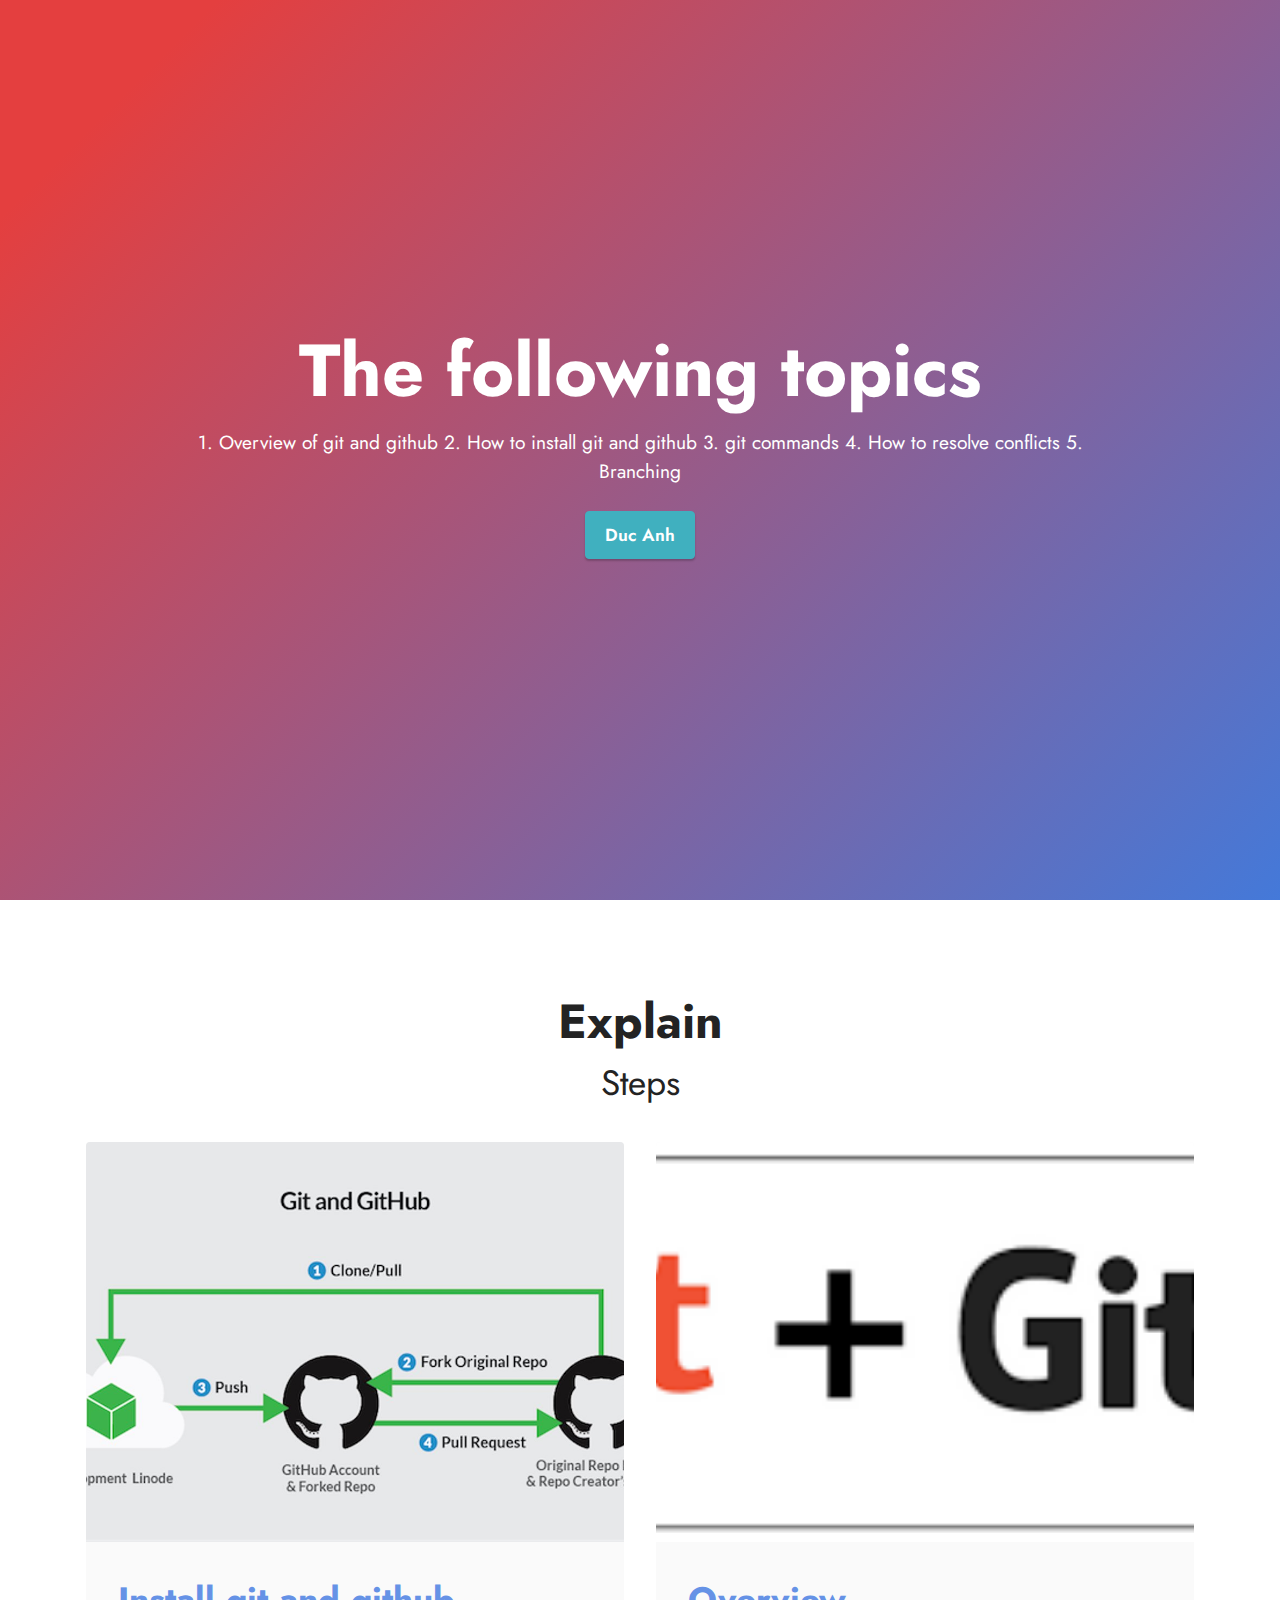
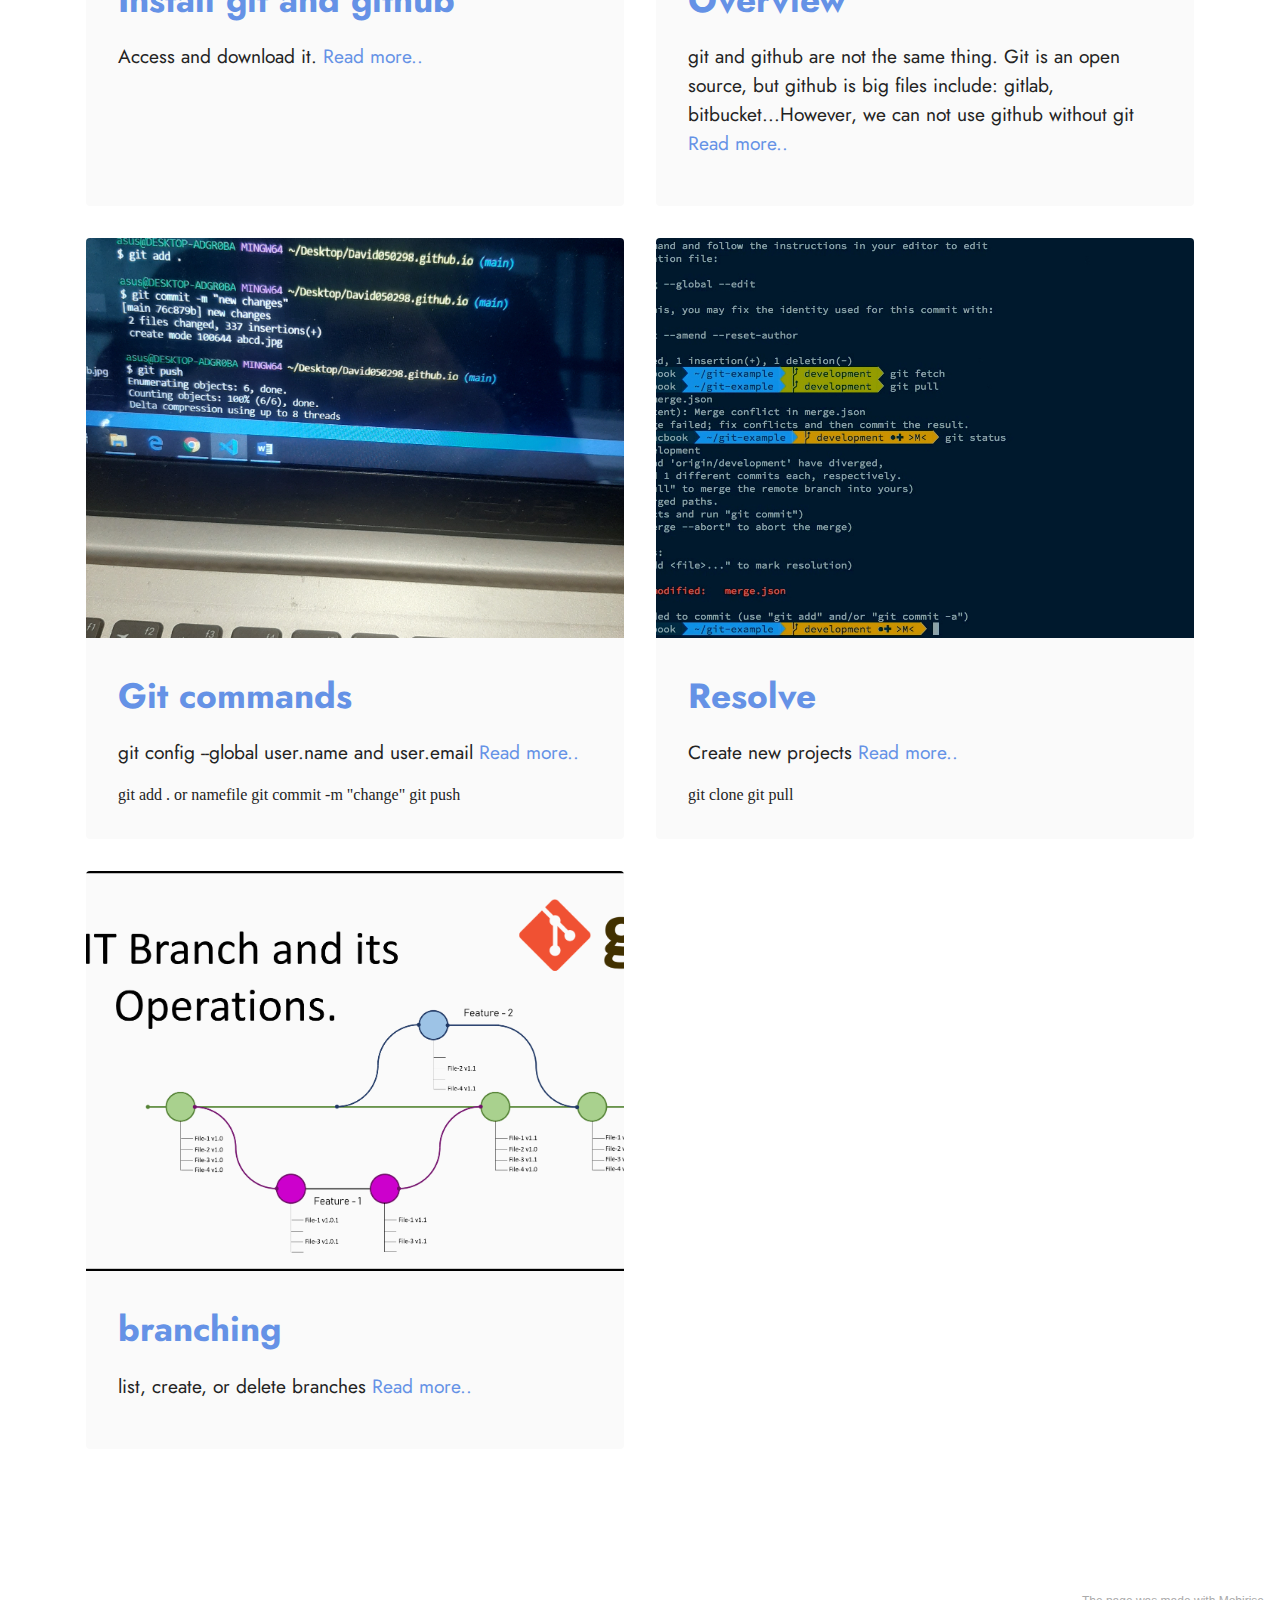
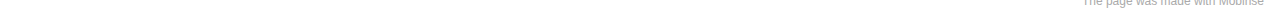
==== commit 8321ffda: "new changes" ====
--- a/page1.html
+++ b/page1.html
@@ -10,7 +10,7 @@
   <meta name="description" content="">
   
   
-  <title>Page 1</title>
+  <title>Description</title>
   <link rel="stylesheet" href="assets/tether/tether.min.css">
   <link rel="stylesheet" href="assets/bootstrap/css/bootstrap.min.css">
   <link rel="stylesheet" href="assets/bootstrap/css/bootstrap-grid.min.css">
@@ -24,91 +24,6 @@
   
   
 </head>
-<body>
-  
-  <section class="menu cid-s48OLK6784" once="menu" id="menu1-l">
-    
-    <nav class="navbar navbar-dropdown navbar-fixed-top navbar-expand-lg">
-        <div class="container">
-            <div class="navbar-brand">
-                <span class="navbar-logo">
-                    <a href="https://mobiri.se">
-                        <img src="assets/images/logo.png" alt="Mobirise" style="height: 3.8rem;">
-                    </a>
-                </span>
-                <span class="navbar-caption-wrap"><a class="navbar-caption text-black display-7" href="https://mobiri.se">Brand Name</a></span>
-            </div>
-            <button class="navbar-toggler" type="button" data-toggle="collapse" data-target="#navbarSupportedContent" aria-controls="navbarNavAltMarkup" aria-expanded="false" aria-label="Toggle navigation">
-                <div class="hamburger">
-                    <span></span>
-                    <span></span>
-                    <span></span>
-                    <span></span>
-                </div>
-            </button>
-            <div class="collapse navbar-collapse" id="navbarSupportedContent">
-                <ul class="navbar-nav nav-dropdown nav-right" data-app-modern-menu="true"><li class="nav-item"><a class="nav-link link text-black display-4" href="https://mobirise.com">Menu Item 1</a></li>
-                    <li class="nav-item"><a class="nav-link link text-black display-4" href="https://mobirise.com">
-                            Menu Item 2</a></li></ul>
-                
-                
-            </div>
-        </div>
-    </nav>
-
-</section>
-
-<section class="footer3 cid-s48P1Icc8J" once="footers" id="footer3-m">
-
-    
-
-    
-
-    <div class="container">
-        <div class="media-container-row align-center mbr-white">
-            <div class="row row-links">
-                <ul class="foot-menu">
-                    
-                    
-                    
-                    
-                    
-                <li class="foot-menu-item mbr-fonts-style display-7"><a href="https://mobirise.com/help/" class="text-success">Help Center</a></li><li class="foot-menu-item mbr-fonts-style display-7"><a href="http://forums.mobirise.com/" class="text-success">Mobirise Forums</a></li><li class="foot-menu-item mbr-fonts-style display-7"><a href="https://mobirise.com/" class="text-success">Mobirise.com</a></li></ul>
-            </div>
-            <div class="row social-row">
-                <div class="social-list align-right pb-2">
-                    
-                    
-                    
-                    
-                    
-                    
-                <div class="soc-item">
-                        <a href="https://twitter.com/mobirise" target="_blank">
-                            <span class="socicon-twitter socicon mbr-iconfont mbr-iconfont-social"></span>
-                        </a>
-                    </div><div class="soc-item">
-                        <a href="https://www.facebook.com/pages/Mobirise/1616226671953247" target="_blank">
-                            <span class="socicon-facebook socicon mbr-iconfont mbr-iconfont-social"></span>
-                        </a>
-                    </div><div class="soc-item">
-                        <a href="https://www.youtube.com/c/mobirise" target="_blank">
-                            <span class="socicon-youtube socicon mbr-iconfont mbr-iconfont-social"></span>
-                        </a>
-                    </div><div class="soc-item">
-                        <a href="https://instagram.com/mobirise" target="_blank">
-                            <span class="mbr-iconfont mbr-iconfont-social socicon-instagram socicon"></span>
-                        </a>
-                    </div></div>
-            </div>
-            <div class="row row-copirayt">
-                <p class="mbr-text mb-0 mbr-fonts-style mbr-white align-center display-7">
-                    © Copyright 2020 Mobirise. All Rights Reserved.
-                </p>
-            </div>
-        </div>
-    </div>
-</section>
 
 <section class="header18 cid-siANtQZQPN mbr-fullscreen" id="header18-n">
 
@@ -119,13 +34,16 @@
     <div class="align-center container">
         <div class="row justify-content-center">
             <div class="col-12 col-lg-10">
-                <h1 class="mbr-section-title mbr-fonts-style mbr-white mb-3 display-1"><strong>Intro with gradient background</strong></h1>
+                <h1 class="mbr-section-title mbr-fonts-style mbr-white mb-3 display-1"><strong>The following topics</strong></h1>
                 
                 <p class="mbr-text mbr-fonts-style mbr-white display-7">
-                    Mobirise is a free offline app for Windows and Mac to easily create small/medium websites, landing
-                    pages, portfolios. 3500+ beautiful website blocks, templates and themes help you to start easily.
+                    1. Overview of git and github
+                    2. How to install git and github
+                    3. git commands
+                    4. How to resolve conflicts
+                    5. Branching
                 </p>
-                <div class="mbr-section-btn mt-3"><a class="btn btn-success display-4" href="https://mobiri.se">Welcome to my website!</a>   &nbsp;&nbsp;&nbsp;&nbsp;&nbsp;&nbsp;&nbsp;&nbsp;</div>
+                <div class="mbr-section-btn mt-3"><a class="btn btn-success display-4" href="https://mobiri.se">Duc Anh</a>   &nbsp;&nbsp;&nbsp;&nbsp;&nbsp;&nbsp;&nbsp;&nbsp;</div>
             </div>
         </div>
     </div>
@@ -136,21 +54,18 @@
     
     <div class="container">
         <div class="mbr-section-head">
-            <h4 class="mbr-section-title mbr-fonts-style align-center mb-0 display-2"><strong>Last News and Articles</strong></h4>
-            <h5 class="mbr-section-subtitle mbr-fonts-style align-center mb-0 mt-2 display-5">Read the latest news about Mobirise</h5>
+            <h4 class="mbr-section-title mbr-fonts-style align-center mb-0 display-2"><strong>Explain</strong></h4>
+            <h5 class="mbr-section-subtitle mbr-fonts-style align-center mb-0 mt-2 display-5">Steps</h5>
         </div>
         <div class="row mt-4">
             <div class="item features-image сol-12 col-md-6 col-lg-6">
                 <div class="item-wrapper">
                     <div class="item-img">
-                        <img src="assets/images/product5.jpg" alt="" title="">
+                        <img src="z3823.jpg" alt="" title="">
                     </div>
                     <div class="item-content">
-                        <h5 class="item-title mbr-fonts-style display-5"><a href="#top" class="text-primary"><strong>Easy and Simple</strong></a></h5>
-                        <h6 class="item-subtitle mbr-fonts-style mt-1 display-7">
-                            <strong>John Smith</strong><em> 10-10-2025</em></h6>
-                        <p class="mbr-text mbr-fonts-style mt-3 display-7">Mobirise Page Maker is a free and simple
-                            website builder - just drop site blocks to your page, add content and style it!&nbsp;<a href="#" class="text-primary">Read more..</a></p>
+                        <h5 class="item-title mbr-fonts-style display-5"><a href="#top" class="text-primary"><strong>Install git and github</strong></a></h5>
+                        <p class="mbr-text mbr-fonts-style mt-3 display-7">Access <link rel="https://gitforwindow.org"> and download it.&nbsp;<a href="#" class="text-primary">Read more..</a></p>
                     </div>
                     
                 </div>
@@ -158,14 +73,52 @@
             <div class="item features-image сol-12 col-md-6 col-lg-6">
                 <div class="item-wrapper">
                     <div class="item-img">
-                        <img src="assets/images/product4.jpg" alt="" title="">
+                        <img src="a23489.png" alt="" title="">
                     </div>
                     <div class="item-content">
-                        <h5 class="item-title mbr-fonts-style display-5"><a href="#top" class="text-primary"><strong>Automagically Mobile</strong></a></h5>
-                        <h6 class="item-subtitle mbr-fonts-style mt-1 display-7"><strong>Ann
-                                Brown</strong><em>&nbsp;09-09-2025</em></h6>
-                        <p class="mbr-text mbr-fonts-style mt-3 display-7">Mobirise Site Creator offers a huge
-                            collection of 3500+ site blocks, templates and themes with thousands flexible options. <a href="#top" class="text-primary">Read more..</a><br></p>
+                        <h5 class="item-title mbr-fonts-style display-5"><a href="#top" class="text-primary"><strong>Overview</strong></a></h5>
+                        <p class="mbr-text mbr-fonts-style mt-3 display-7">git and github are not the same thing. Git is an open source, but github is big files include: gitlab, bitbucket...However, we can not use github without git <a href="#top" class="text-primary">Read more..</a><br></p>
+                    </div>
+                    
+                </div>
+            </div>
+            <div class="item features-image сol-12 col-md-6 col-lg-6">
+                <div class="item-wrapper">
+                    <div class="item-img">
+                        <img src="20201210_143744.jpg" alt="" title="">
+                    </div>
+                    <div class="item-content">
+                        <h5 class="item-title mbr-fonts-style display-5"><a href="#top" class="text-primary"><strong>Git commands</strong></a></h5>
+                        <p class="mbr-text mbr-fonts-style mt-3 display-7">git config --global user.name and user.email  <a href="#top" class="text-primary">Read more..</a><br></p>
+                                                                            git add . or namefile
+                                                                            git commit -m "change"
+                                                                            git push
+                    </div>
+                    
+                </div>
+            </div>
+            <div class="item features-image сol-12 col-md-6 col-lg-6">
+                <div class="item-wrapper">
+                    <div class="item-img">
+                        <img src="how-do-i-fix-a-merge-conflict-in-git-bd6dec91662ffe2432d96a4420fbdf8e.png" alt="" title="">
+                    </div>
+                    <div class="item-content">
+                        <h5 class="item-title mbr-fonts-style display-5"><a href="#top" class="text-primary"><strong>Resolve</strong></a></h5>
+                        <p class="mbr-text mbr-fonts-style mt-3 display-7">Create new projects  <a href="#top" class="text-primary">Read more..</a><br></p>
+                                                                            git clone
+                                                                            git pull
+                    </div>
+                    
+                </div>
+            </div>
+            <div class="item features-image сol-12 col-md-6 col-lg-6">
+                <div class="item-wrapper">
+                    <div class="item-img">
+                        <img src="GIT-Branchand-its-Operations.png" alt="" title="">
+                    </div>
+                    <div class="item-content">
+                        <h5 class="item-title mbr-fonts-style display-5"><a href="#top" class="text-primary"><strong>branching</strong></a></h5>
+                        <p class="mbr-text mbr-fonts-style mt-3 display-7">list, create, or delete branches <a href="#top" class="text-primary">Read more..</a><br></p>
                     </div>
                     
                 </div>
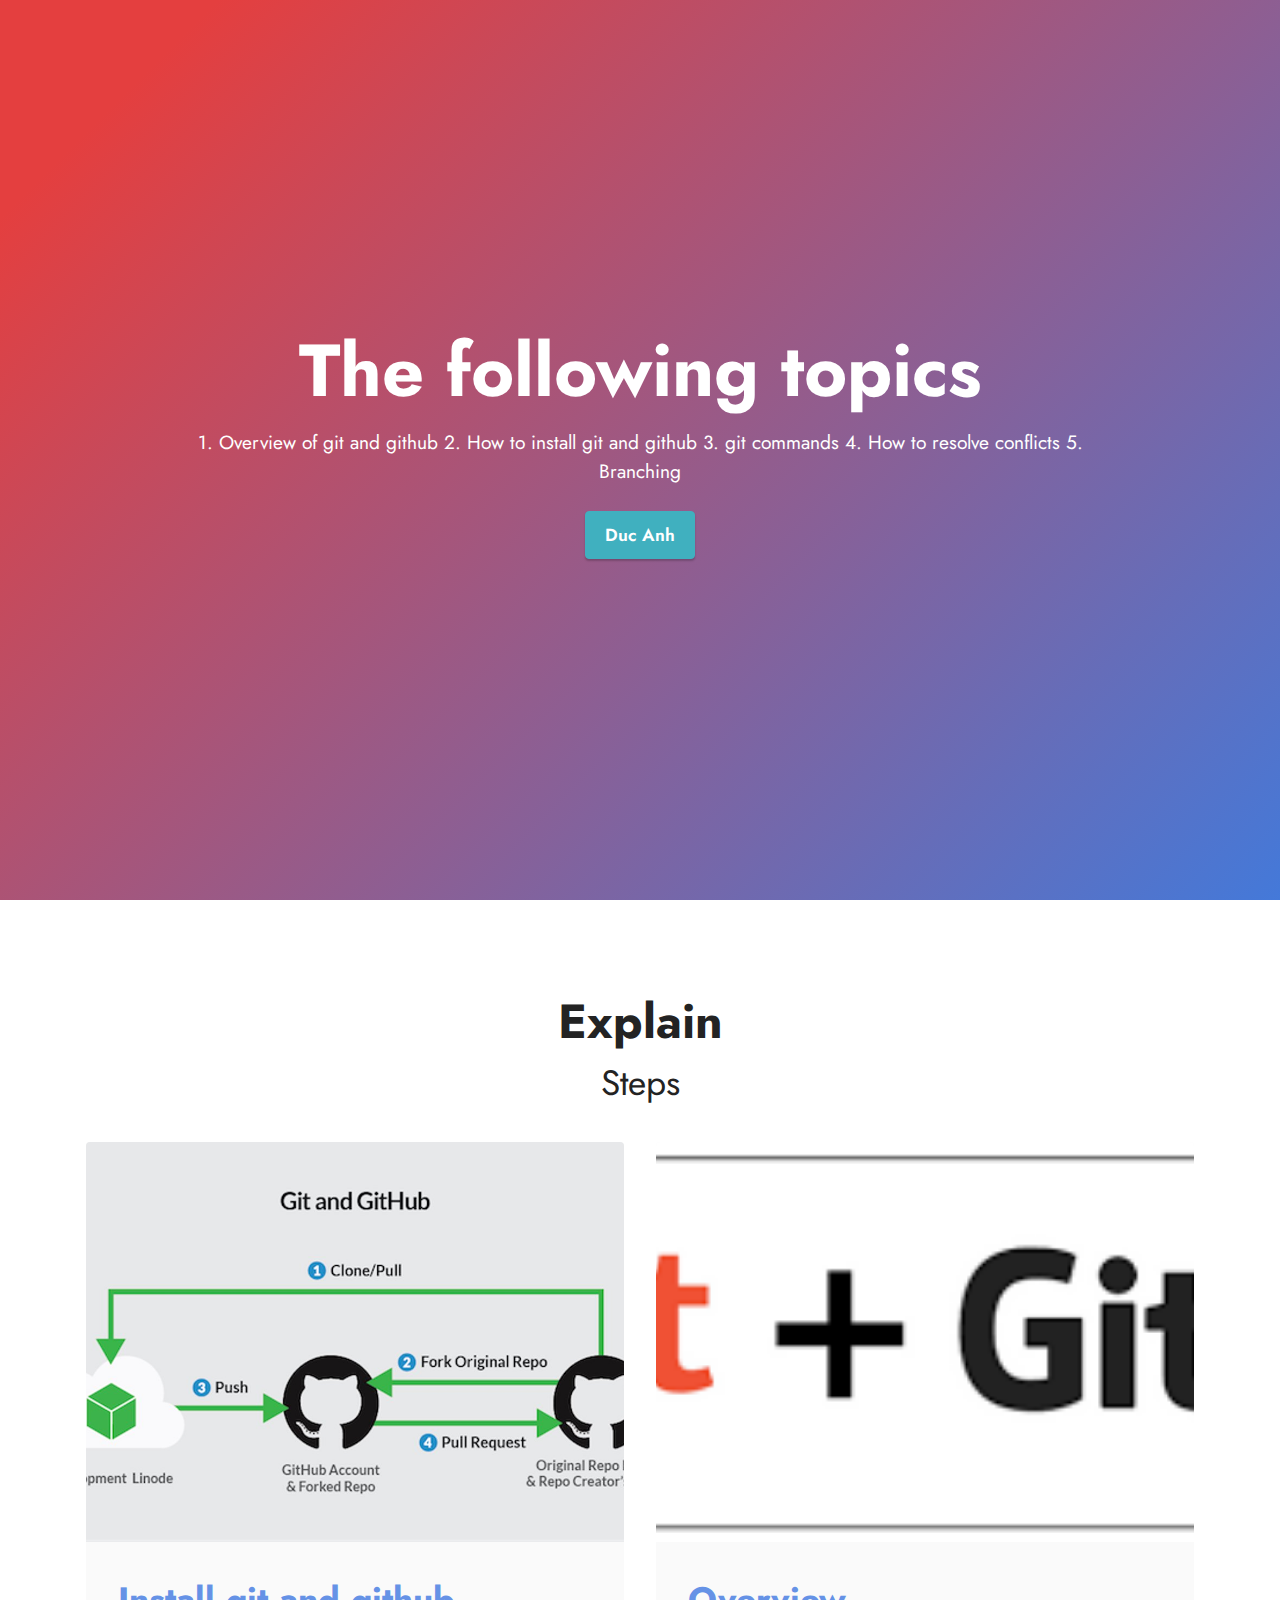
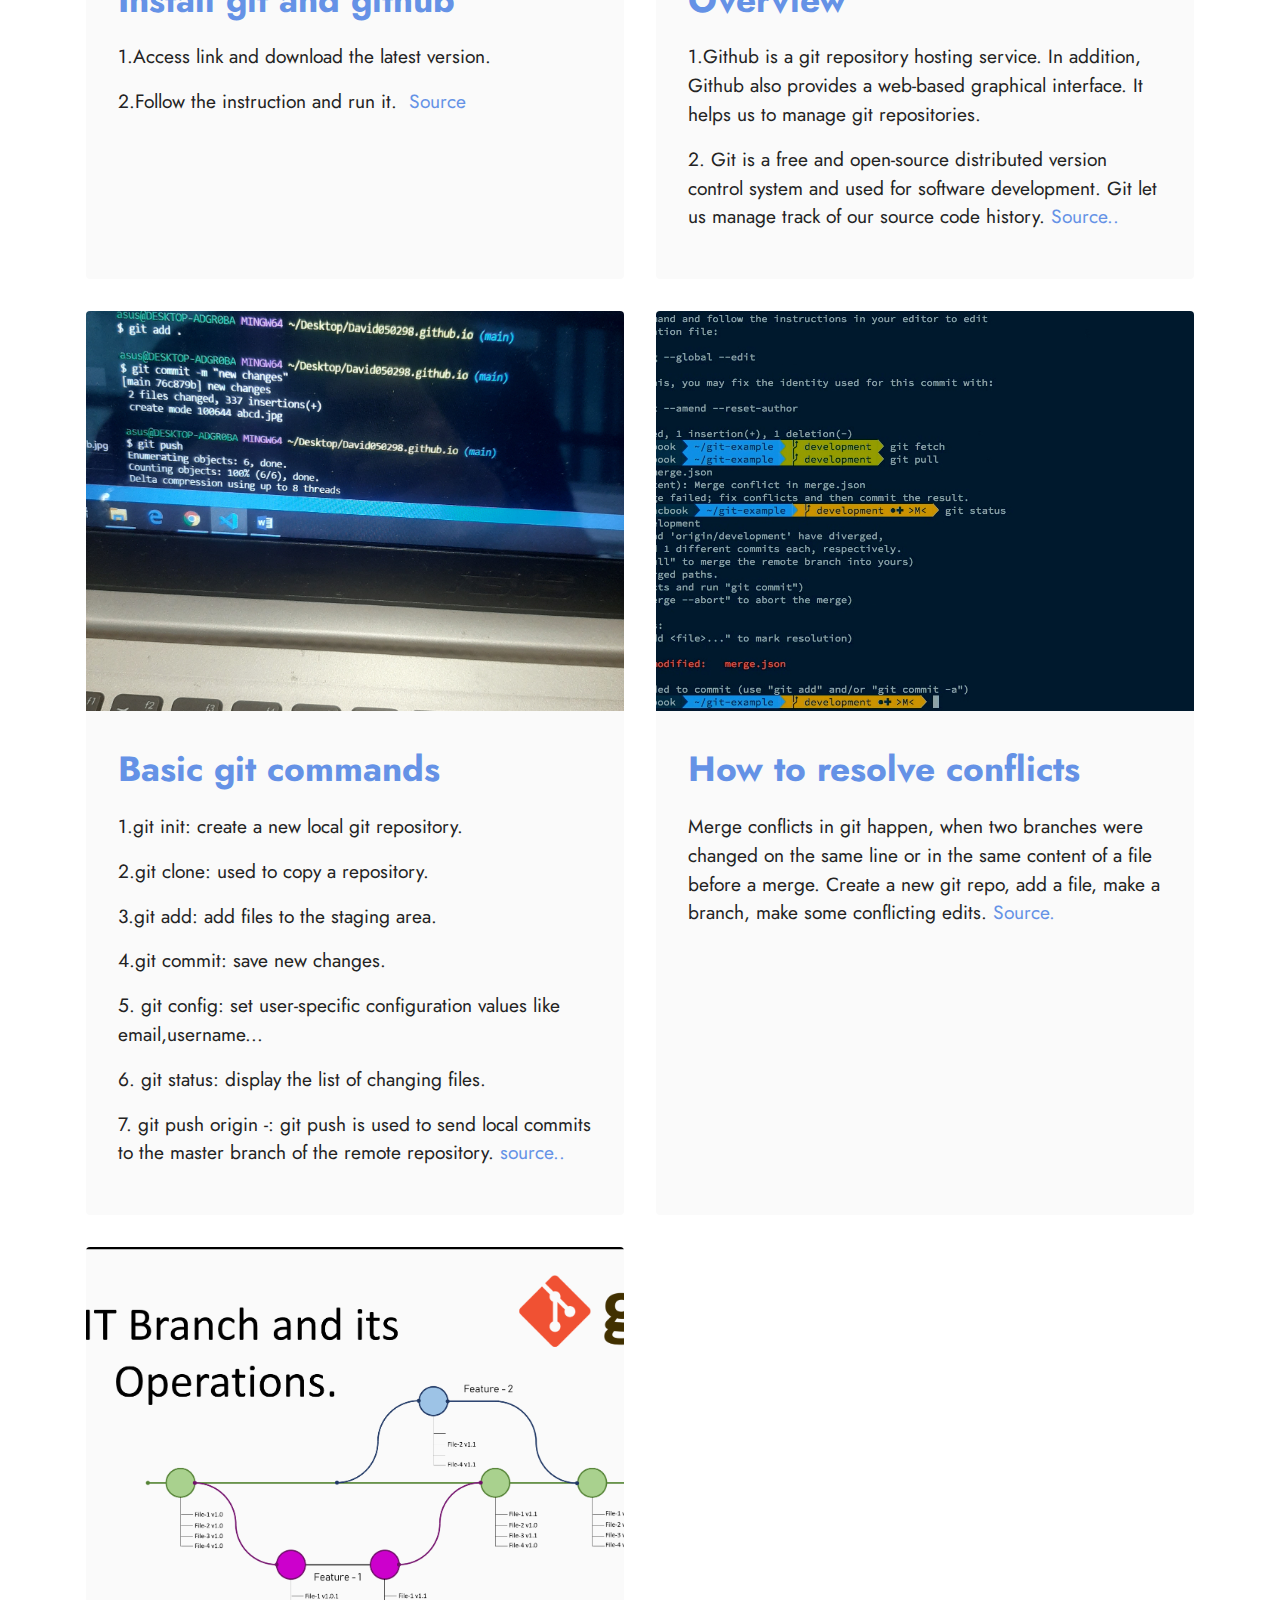
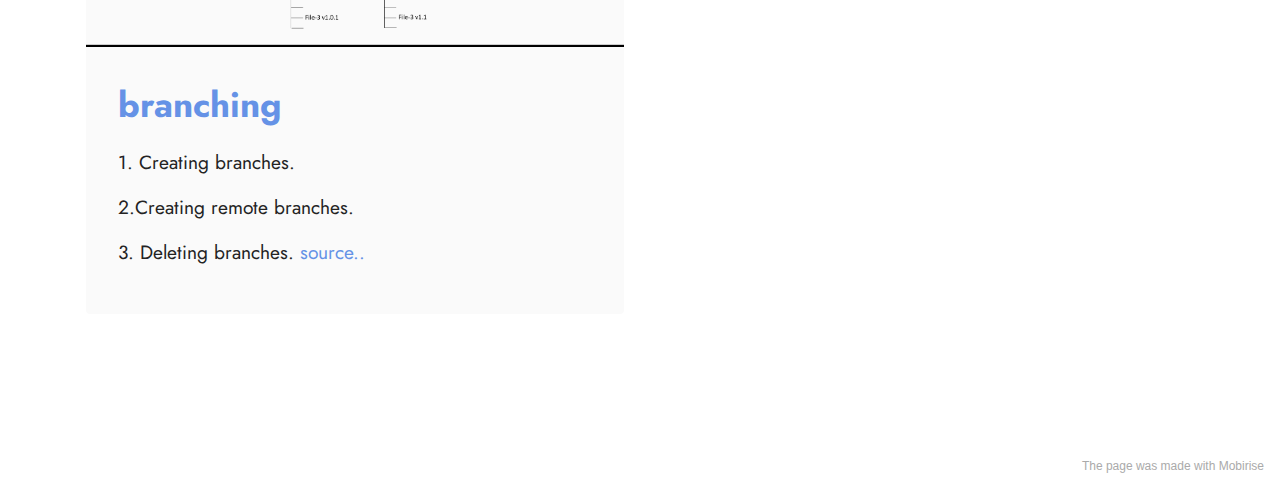
==== commit 06b330e0: "git commit -m "new changes"" ====
--- a/page1.html
+++ b/page1.html
@@ -1,41 +1,44 @@
 <!DOCTYPE html>
-<html  >
+<html>
+
 <head>
-  <!-- Site made with Mobirise Website Builder v5.2.0, https://mobirise.com -->
-  <meta charset="UTF-8">
-  <meta http-equiv="X-UA-Compatible" content="IE=edge">
-  <meta name="generator" content="Mobirise v5.2.0, mobirise.com">
-  <meta name="viewport" content="width=device-width, initial-scale=1, minimum-scale=1">
-  <link rel="shortcut icon" href="assets/images/logo.png" type="image/x-icon">
-  <meta name="description" content="">
-  
-  
-  <title>Description</title>
-  <link rel="stylesheet" href="assets/tether/tether.min.css">
-  <link rel="stylesheet" href="assets/bootstrap/css/bootstrap.min.css">
-  <link rel="stylesheet" href="assets/bootstrap/css/bootstrap-grid.min.css">
-  <link rel="stylesheet" href="assets/bootstrap/css/bootstrap-reboot.min.css">
-  <link rel="stylesheet" href="assets/dropdown/css/style.css">
-  <link rel="stylesheet" href="assets/socicon/css/styles.css">
-  <link rel="stylesheet" href="assets/theme/css/style.css">
-  <link rel="preload" as="style" href="assets/mobirise/css/mbr-additional.css"><link rel="stylesheet" href="assets/mobirise/css/mbr-additional.css" type="text/css">
-  
-  
-  
-  
+    <!-- Site made with Mobirise Website Builder v5.2.0, https://mobirise.com -->
+    <meta charset="UTF-8">
+    <meta http-equiv="X-UA-Compatible" content="IE=edge">
+    <meta name="generator" content="Mobirise v5.2.0, mobirise.com">
+    <meta name="viewport" content="width=device-width, initial-scale=1, minimum-scale=1">
+    <link rel="shortcut icon" href="assets/images/logo.png" type="image/x-icon">
+    <meta name="description" content="">
+
+
+    <title>Description</title>
+    <link rel="stylesheet" href="assets/tether/tether.min.css">
+    <link rel="stylesheet" href="assets/bootstrap/css/bootstrap.min.css">
+    <link rel="stylesheet" href="assets/bootstrap/css/bootstrap-grid.min.css">
+    <link rel="stylesheet" href="assets/bootstrap/css/bootstrap-reboot.min.css">
+    <link rel="stylesheet" href="assets/dropdown/css/style.css">
+    <link rel="stylesheet" href="assets/socicon/css/styles.css">
+    <link rel="stylesheet" href="assets/theme/css/style.css">
+    <link rel="preload" as="style" href="assets/mobirise/css/mbr-additional.css">
+    <link rel="stylesheet" href="assets/mobirise/css/mbr-additional.css" type="text/css">
+
+
+
+
 </head>
 
 <section class="header18 cid-siANtQZQPN mbr-fullscreen" id="header18-n">
 
-    
 
-    
+
+
 
     <div class="align-center container">
         <div class="row justify-content-center">
             <div class="col-12 col-lg-10">
-                <h1 class="mbr-section-title mbr-fonts-style mbr-white mb-3 display-1"><strong>The following topics</strong></h1>
-                
+                <h1 class="mbr-section-title mbr-fonts-style mbr-white mb-3 display-1"><strong>The following
+                        topics</strong></h1>
+
                 <p class="mbr-text mbr-fonts-style mbr-white display-7">
                     1. Overview of git and github
                     2. How to install git and github
@@ -43,15 +46,16 @@
                     4. How to resolve conflicts
                     5. Branching
                 </p>
-                <div class="mbr-section-btn mt-3"><a class="btn btn-success display-4" href="https://mobiri.se">Duc Anh</a>   &nbsp;&nbsp;&nbsp;&nbsp;&nbsp;&nbsp;&nbsp;&nbsp;</div>
+                <div class="mbr-section-btn mt-3"><a class="btn btn-success display-4" href="https://github.com/David050298/David050298.github.io">Duc
+                        Anh</a> &nbsp;&nbsp;&nbsp;&nbsp;&nbsp;</div>
             </div>
         </div>
     </div>
 </section>
 
 <section class="content1 cid-siANRPFtmk" id="content1-o">
-    
-    
+
+
     <div class="container">
         <div class="mbr-section-head">
             <h4 class="mbr-section-title mbr-fonts-style align-center mb-0 display-2"><strong>Explain</strong></h4>
@@ -64,10 +68,19 @@
                         <img src="z3823.jpg" alt="" title="">
                     </div>
                     <div class="item-content">
-                        <h5 class="item-title mbr-fonts-style display-5"><a href="#top" class="text-primary"><strong>Install git and github</strong></a></h5>
-                        <p class="mbr-text mbr-fonts-style mt-3 display-7">Access <link rel="https://gitforwindow.org"> and download it.&nbsp;<a href="#" class="text-primary">Read more..</a></p>
+                        <h5 class="item-title mbr-fonts-style display-5"><a href="#top"
+                                class="text-primary"><strong>Install git and github</strong></a></h5>
+                        <p class="mbr-text mbr-fonts-style mt-3 display-7">
+                            1.Access link and download the latest version.
+                        </p>
+                        <p class="mbr-text mbr-fonts-style mt-3 display-7">
+                            2.Follow the instruction and run it.
+                            &nbsp;<a href="https://gitforwindows.org/"
+                                     class="text-primary">Source</a>
+                        </p>
+
                     </div>
-                    
+
                 </div>
             </div>
             <div class="item features-image сol-12 col-md-6 col-lg-6">
@@ -76,10 +89,12 @@
                         <img src="a23489.png" alt="" title="">
                     </div>
                     <div class="item-content">
-                        <h5 class="item-title mbr-fonts-style display-5"><a href="#top" class="text-primary"><strong>Overview</strong></a></h5>
-                        <p class="mbr-text mbr-fonts-style mt-3 display-7">git and github are not the same thing. Git is an open source, but github is big files include: gitlab, bitbucket...However, we can not use github without git <a href="#top" class="text-primary">Read more..</a><br></p>
+                        <h5 class="item-title mbr-fonts-style display-5"><a href="#top"
+                                class="text-primary"><strong>Overview</strong></a></h5>
+                        <p class="mbr-text mbr-fonts-style mt-3 display-7">1.Github is a git repository hosting service. In addition, Github also provides a web-based graphical interface. It helps us to manage git repositories.</p>
+                        <p class="mbr-text mbr-fonts-style mt-3 display-7">2. Git is a free and open-source distributed version control system and used for software development. Git let us manage track of our source code history. <a href="https://guides.github.com/introduction/git-handbook/" class="text-primary">Source..</a><br></p>
                     </div>
-                    
+
                 </div>
             </div>
             <div class="item features-image сol-12 col-md-6 col-lg-6">
@@ -88,27 +103,33 @@
                         <img src="20201210_143744.jpg" alt="" title="">
                     </div>
                     <div class="item-content">
-                        <h5 class="item-title mbr-fonts-style display-5"><a href="#top" class="text-primary"><strong>Git commands</strong></a></h5>
-                        <p class="mbr-text mbr-fonts-style mt-3 display-7">git config --global user.name and user.email  <a href="#top" class="text-primary">Read more..</a><br></p>
-                                                                            git add . or namefile
-                                                                            git commit -m "change"
-                                                                            git push
+                        <h5 class="item-title mbr-fonts-style display-5"><a href="#top" class="text-primary"><strong>Basic git
+                                    commands</strong></a></h5>
+                        <p class="mbr-text mbr-fonts-style mt-3 display-7"> 1.git init: create a new local git repository.
+                        <p class="mbr-text mbr-fonts-style mt-3 display-7"> 2.git clone: used to copy a repository.</p>
+                        <p class="mbr-text mbr-fonts-style mt-3 display-7"> 3.git add: add files to the staging area.</p>
+                        <p class="mbr-text mbr-fonts-style mt-3 display-7"> 4.git commit: save new changes.</p>
+                        <p class="mbr-text mbr-fonts-style mt-3 display-7"> 5. git config: set user-specific configuration values like email,username...</p>
+                        <p class="mbr-text mbr-fonts-style mt-3 display-7"> 6. git status: display the list of changing files. </p>
+                        <p class="mbr-text mbr-fonts-style mt-3 display-7"> 7. git push origin -: git push is used to send local commits to the master branch of the remote repository.
+                            <a href="https://www.hostinger.com/tutorials/basic-git-commands" class="text-primary">source..</a><br></p>
                     </div>
-                    
+
                 </div>
             </div>
             <div class="item features-image сol-12 col-md-6 col-lg-6">
                 <div class="item-wrapper">
                     <div class="item-img">
-                        <img src="how-do-i-fix-a-merge-conflict-in-git-bd6dec91662ffe2432d96a4420fbdf8e.png" alt="" title="">
+                        <img src="how-do-i-fix-a-merge-conflict-in-git-bd6dec91662ffe2432d96a4420fbdf8e.png" alt=""
+                            title="">
                     </div>
                     <div class="item-content">
-                        <h5 class="item-title mbr-fonts-style display-5"><a href="#top" class="text-primary"><strong>Resolve</strong></a></h5>
-                        <p class="mbr-text mbr-fonts-style mt-3 display-7">Create new projects  <a href="#top" class="text-primary">Read more..</a><br></p>
-                                                                            git clone
-                                                                            git pull
+                        <h5 class="item-title mbr-fonts-style display-5"><a href="#top"
+                                class="text-primary"><strong>How to resolve conflicts</strong></a></h5>
+                        <p class="mbr-text mbr-fonts-style mt-3 display-7"> Merge conflicts in git happen, when two branches were changed on the same line or in the same content of a file before a merge. Create a new git repo, add a file, make a branch, make some conflicting edits. <a href="https://opensource.com/article/20/4/git-merge-conflict"
+                                class="text-primary">Source.</a><br></p>
                     </div>
-                    
+
                 </div>
             </div>
             <div class="item features-image сol-12 col-md-6 col-lg-6">
@@ -117,18 +138,38 @@
                         <img src="GIT-Branchand-its-Operations.png" alt="" title="">
                     </div>
                     <div class="item-content">
-                        <h5 class="item-title mbr-fonts-style display-5"><a href="#top" class="text-primary"><strong>branching</strong></a></h5>
-                        <p class="mbr-text mbr-fonts-style mt-3 display-7">list, create, or delete branches <a href="#top" class="text-primary">Read more..</a><br></p>
+                        <h5 class="item-title mbr-fonts-style display-5"><a href="#top"
+                                class="text-primary"><strong>branching</strong></a></h5>
+                        <p class="mbr-text mbr-fonts-style mt-3 display-7">1. Creating branches.</p>
+                        <p class="mbr-text mbr-fonts-style mt-3 display-7">2.Creating remote branches.</p>
+                        <p class="mbr-text mbr-fonts-style mt-3 display-7">3. Deleting branches. <a
+                                href="https://www.atlassian.com/git/tutorials/using-branches#:~:text=Git%20branches%20are%20effectively%20a%20pointer%20to%20a%20snapshot%20of%20your%20changes.&text=Instead%20of%20copying%20files%20from,not%20a%20container%20for%20commits." class="text-primary">source..</a><br></p>
                     </div>
-                    
+
                 </div>
             </div>
 
 
         </div>
     </div>
-</section><section style="background-color: #fff; font-family: -apple-system, BlinkMacSystemFont, 'Segoe UI', 'Roboto', 'Helvetica Neue', Arial, sans-serif; color:#aaa; font-size:12px; padding: 0; align-items: center; display: flex;"><a href="https://mobirise.site/l" style="flex: 1 1; height: 3rem; padding-left: 1rem;"></a><p style="flex: 0 0 auto; margin:0; padding-right:1rem;"><a href="https://mobirise.site/d" style="color:#aaa;">The page</a> was made with Mobirise</p></section><script src="assets/web/assets/jquery/jquery.min.js"></script>  <script src="assets/popper/popper.min.js"></script>  <script src="assets/tether/tether.min.js"></script>  <script src="assets/bootstrap/js/bootstrap.min.js"></script>  <script src="assets/smoothscroll/smooth-scroll.js"></script>  <script src="assets/dropdown/js/nav-dropdown.js"></script>  <script src="assets/dropdown/js/navbar-dropdown.js"></script>  <script src="assets/touchswipe/jquery.touch-swipe.min.js"></script>  <script src="assets/theme/js/script.js"></script>  
-  
-  
+</section>
+<section
+    style="background-color: #fff; font-family: -apple-system, BlinkMacSystemFont, 'Segoe UI', 'Roboto', 'Helvetica Neue', Arial, sans-serif; color:#aaa; font-size:12px; padding: 0; align-items: center; display: flex;">
+    <a href="https://mobirise.site/l" style="flex: 1 1; height: 3rem; padding-left: 1rem;"></a>
+    <p style="flex: 0 0 auto; margin:0; padding-right:1rem;"><a href="https://mobirise.site/d" style="color:#aaa;">The
+            page</a> was made with Mobirise</p>
+</section>
+<script src="assets/web/assets/jquery/jquery.min.js"></script>
+<script src="assets/popper/popper.min.js"></script>
+<script src="assets/tether/tether.min.js"></script>
+<script src="assets/bootstrap/js/bootstrap.min.js"></script>
+<script src="assets/smoothscroll/smooth-scroll.js"></script>
+<script src="assets/dropdown/js/nav-dropdown.js"></script>
+<script src="assets/dropdown/js/navbar-dropdown.js"></script>
+<script src="assets/touchswipe/jquery.touch-swipe.min.js"></script>
+<script src="assets/theme/js/script.js"></script>
+
+
 </body>
+
 </html>